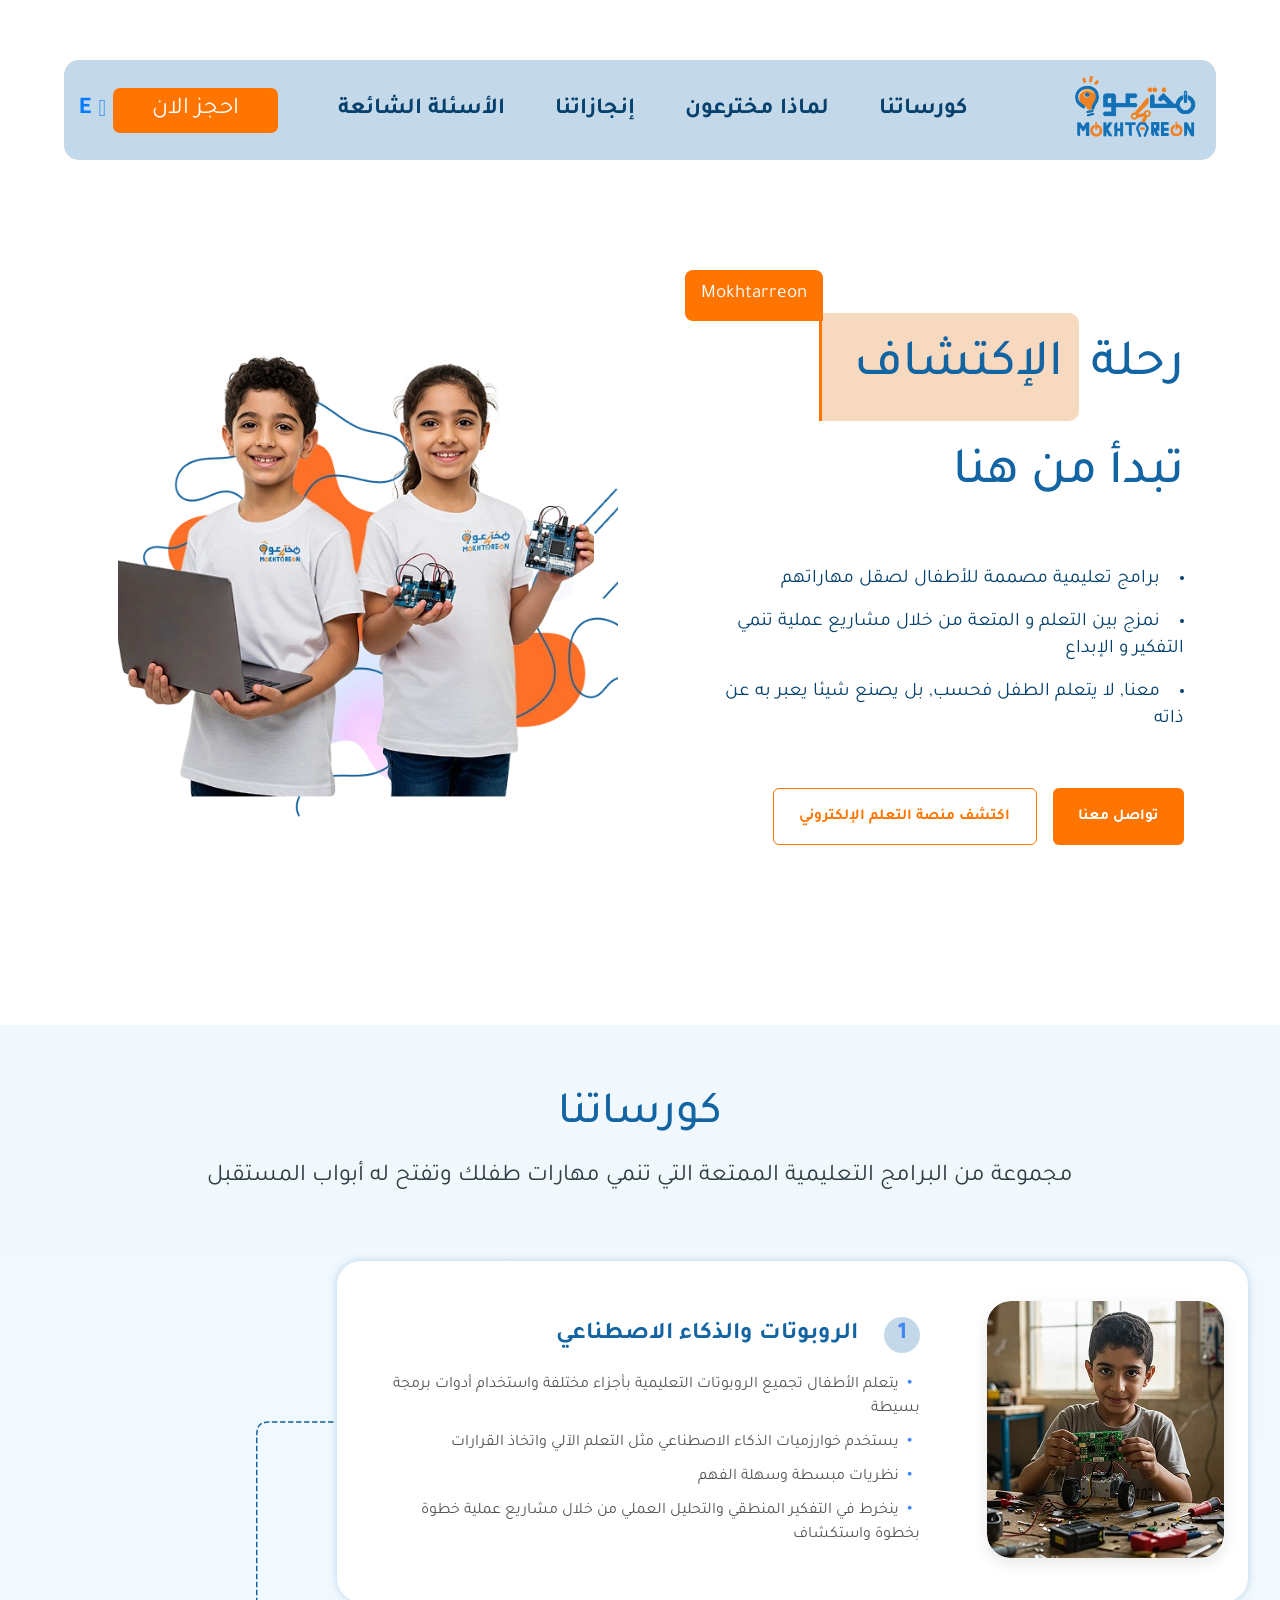
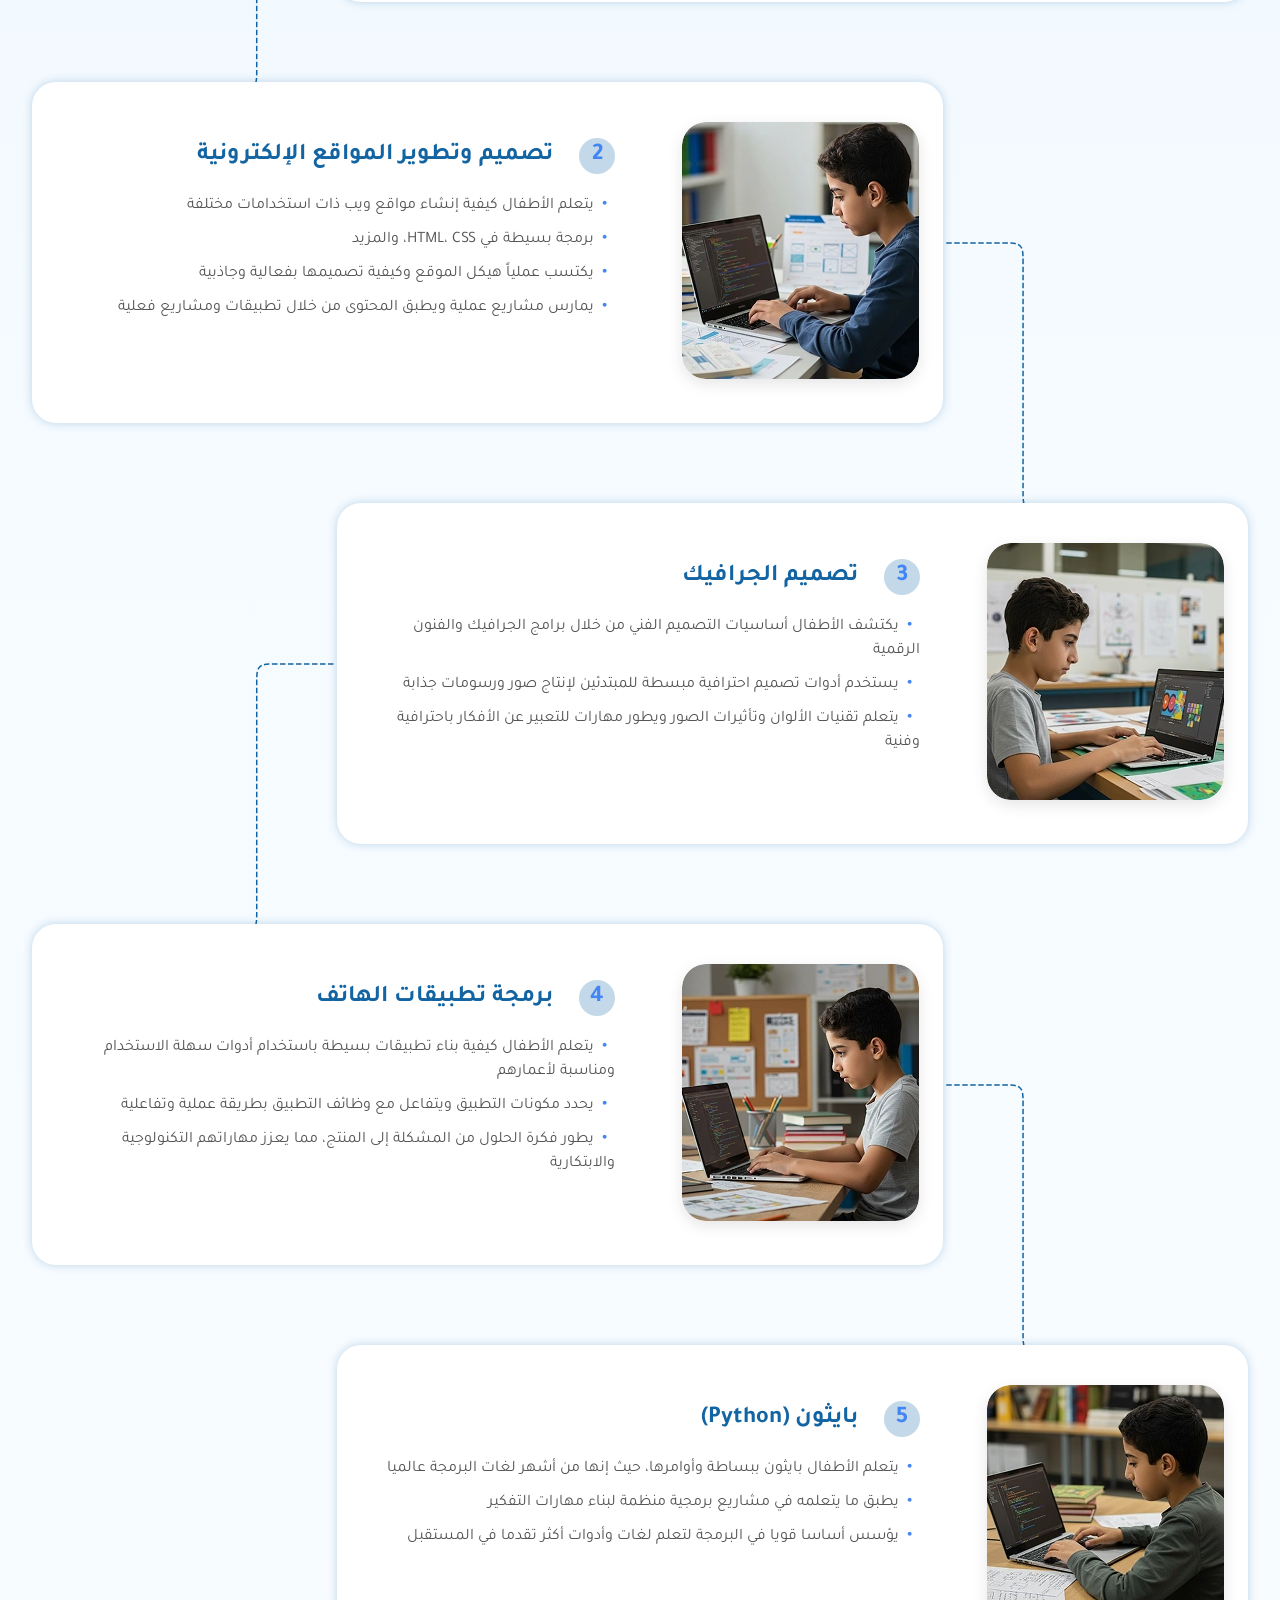
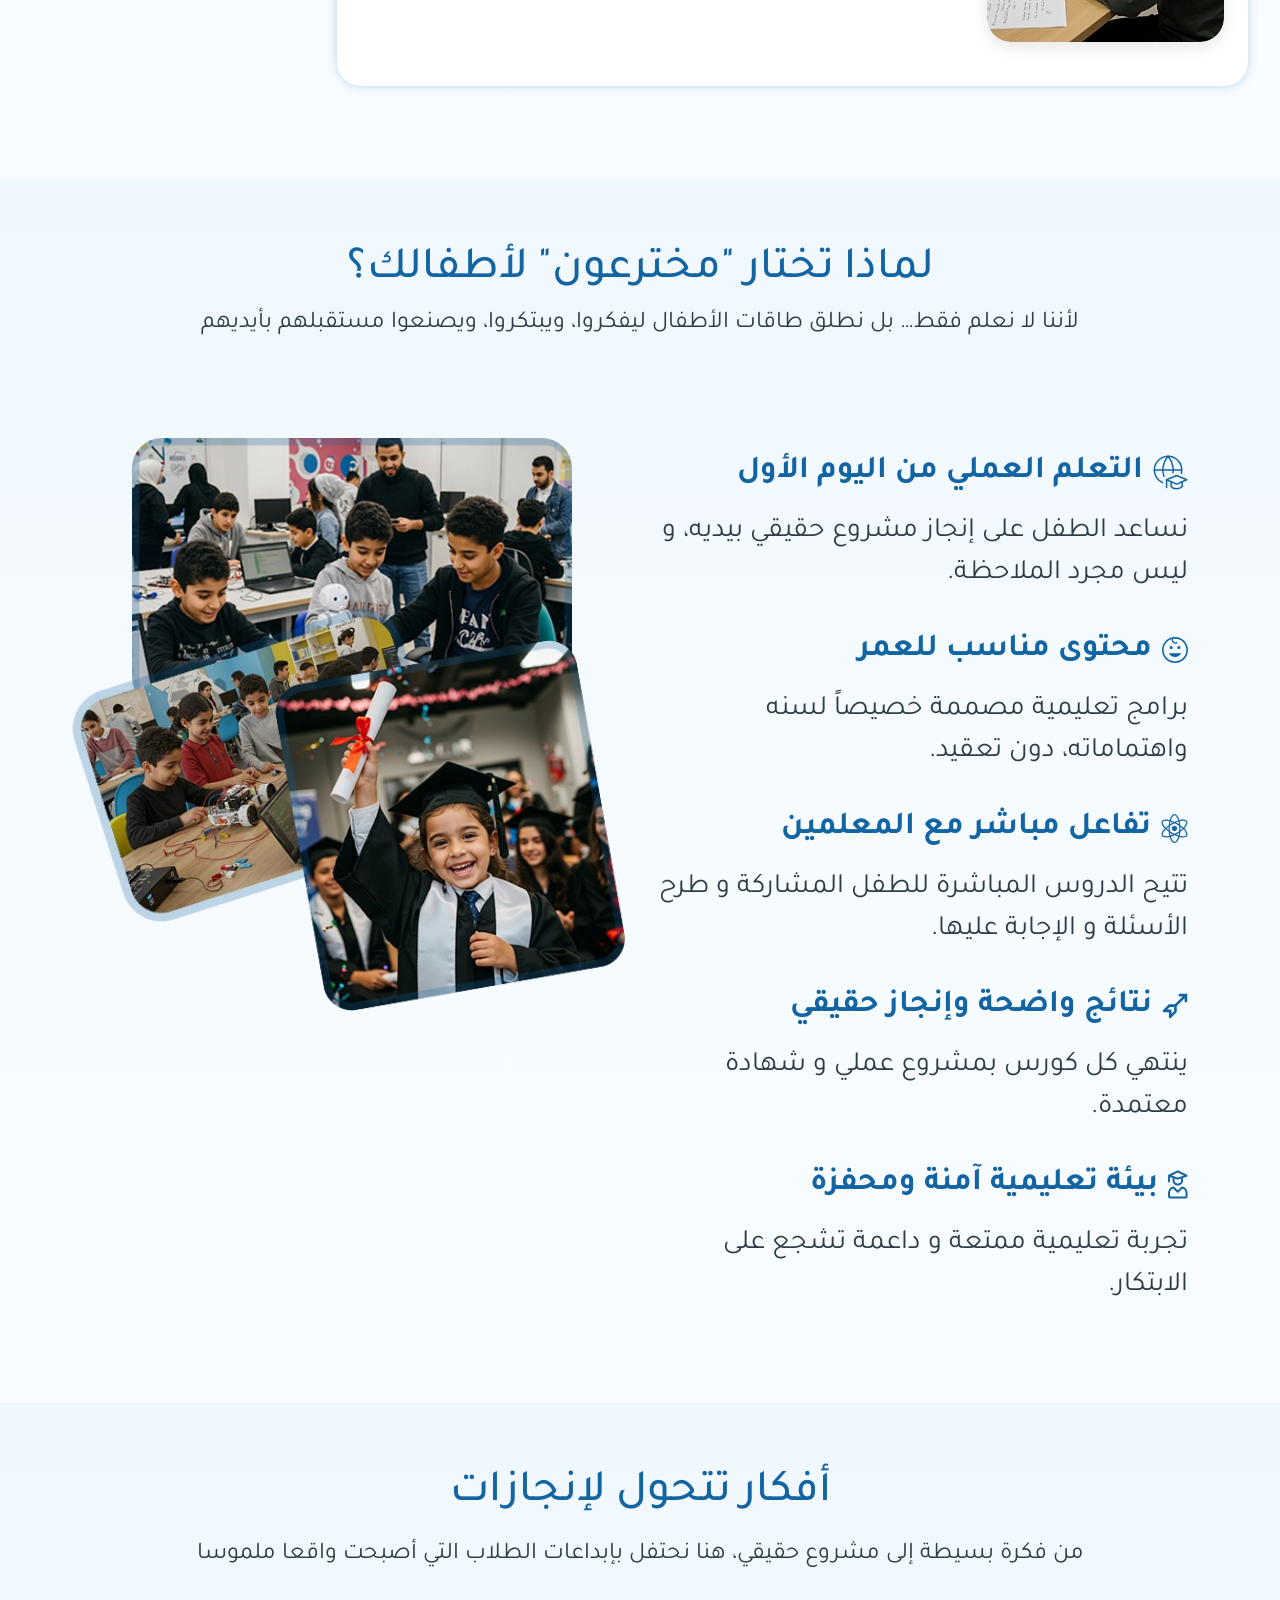
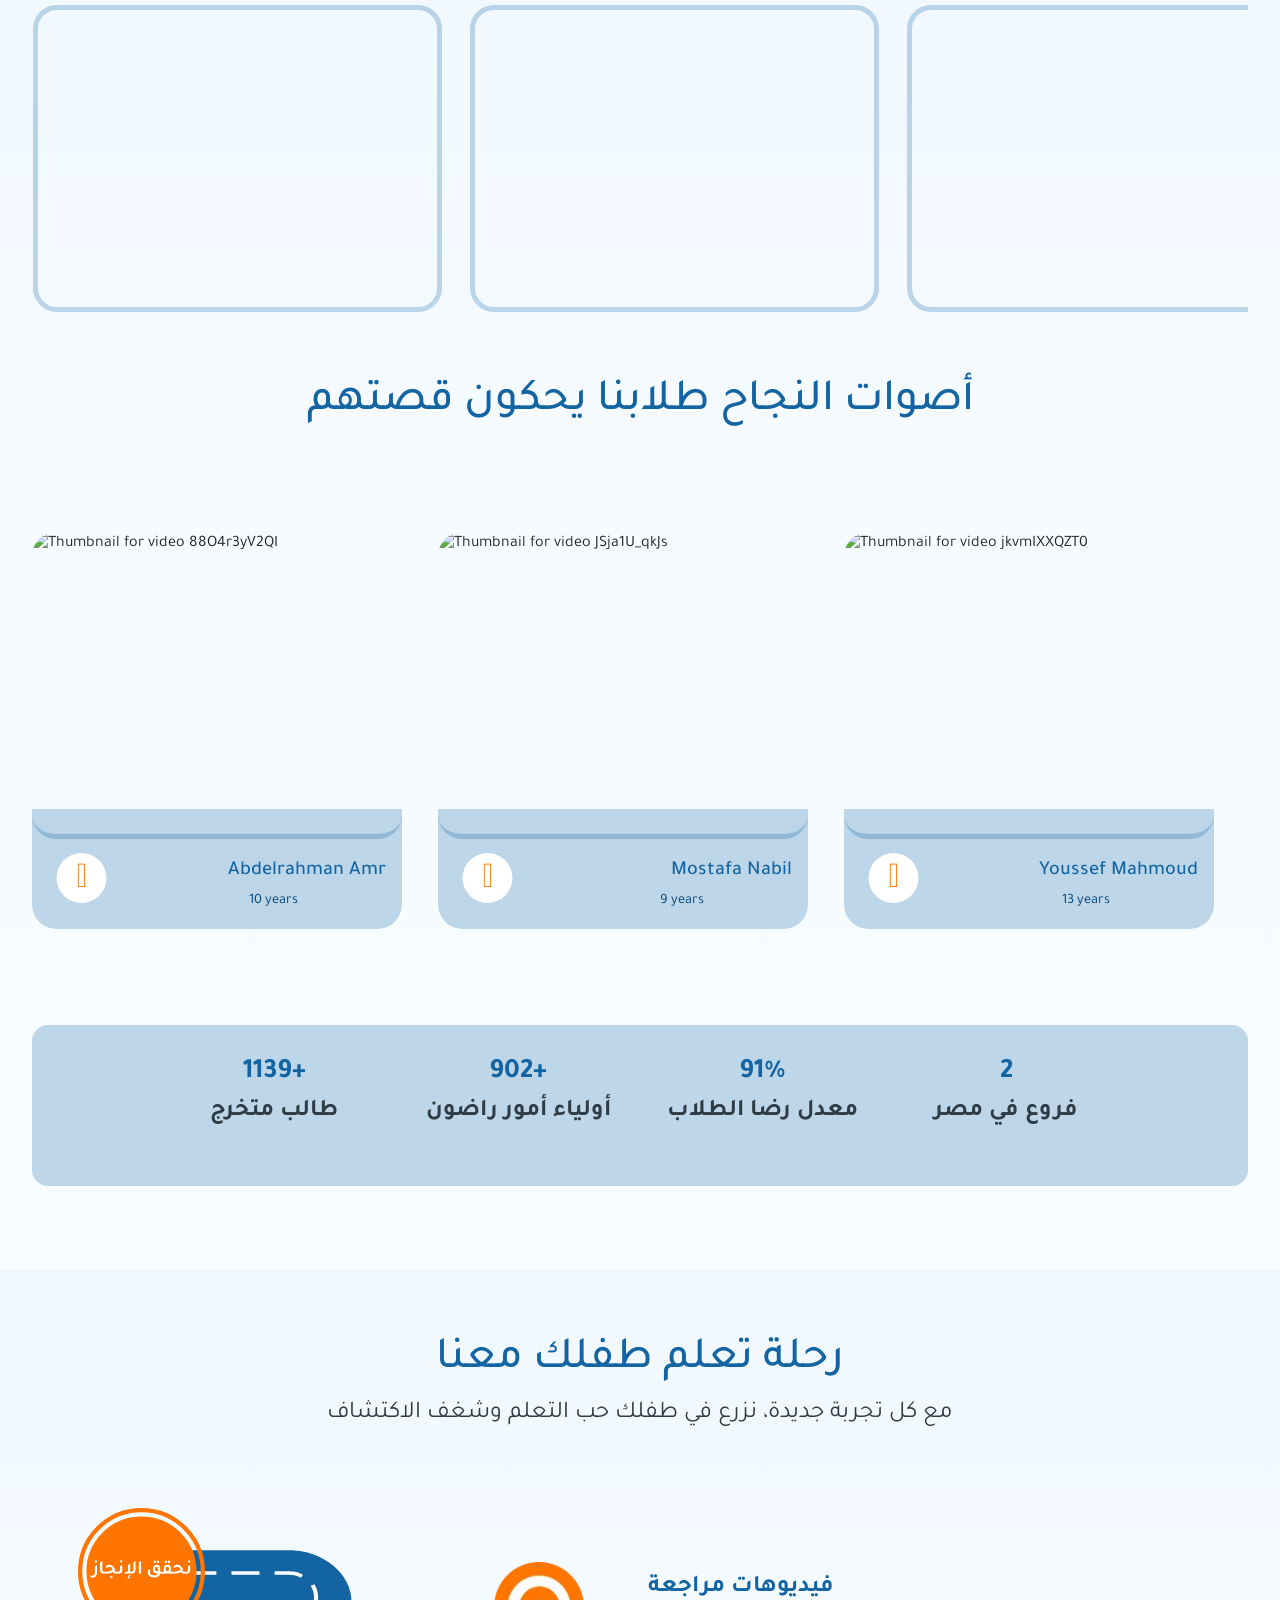
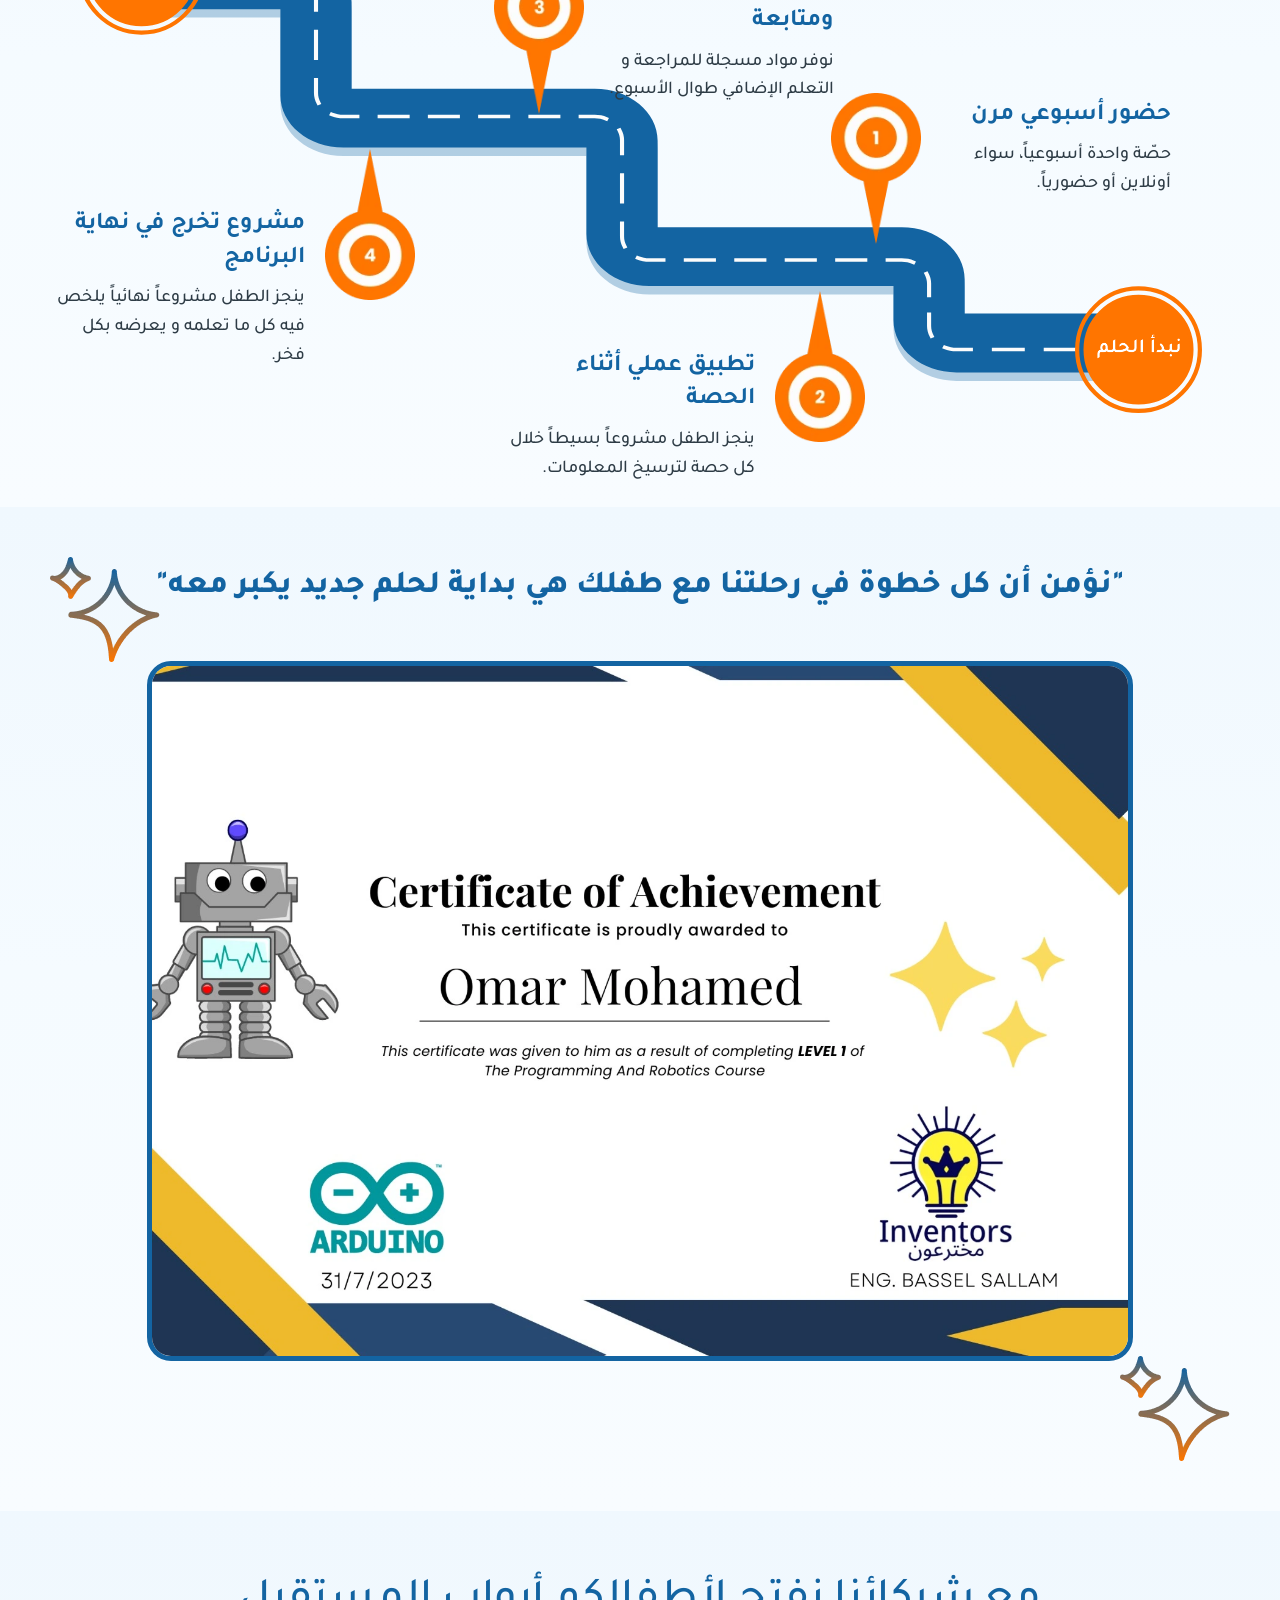
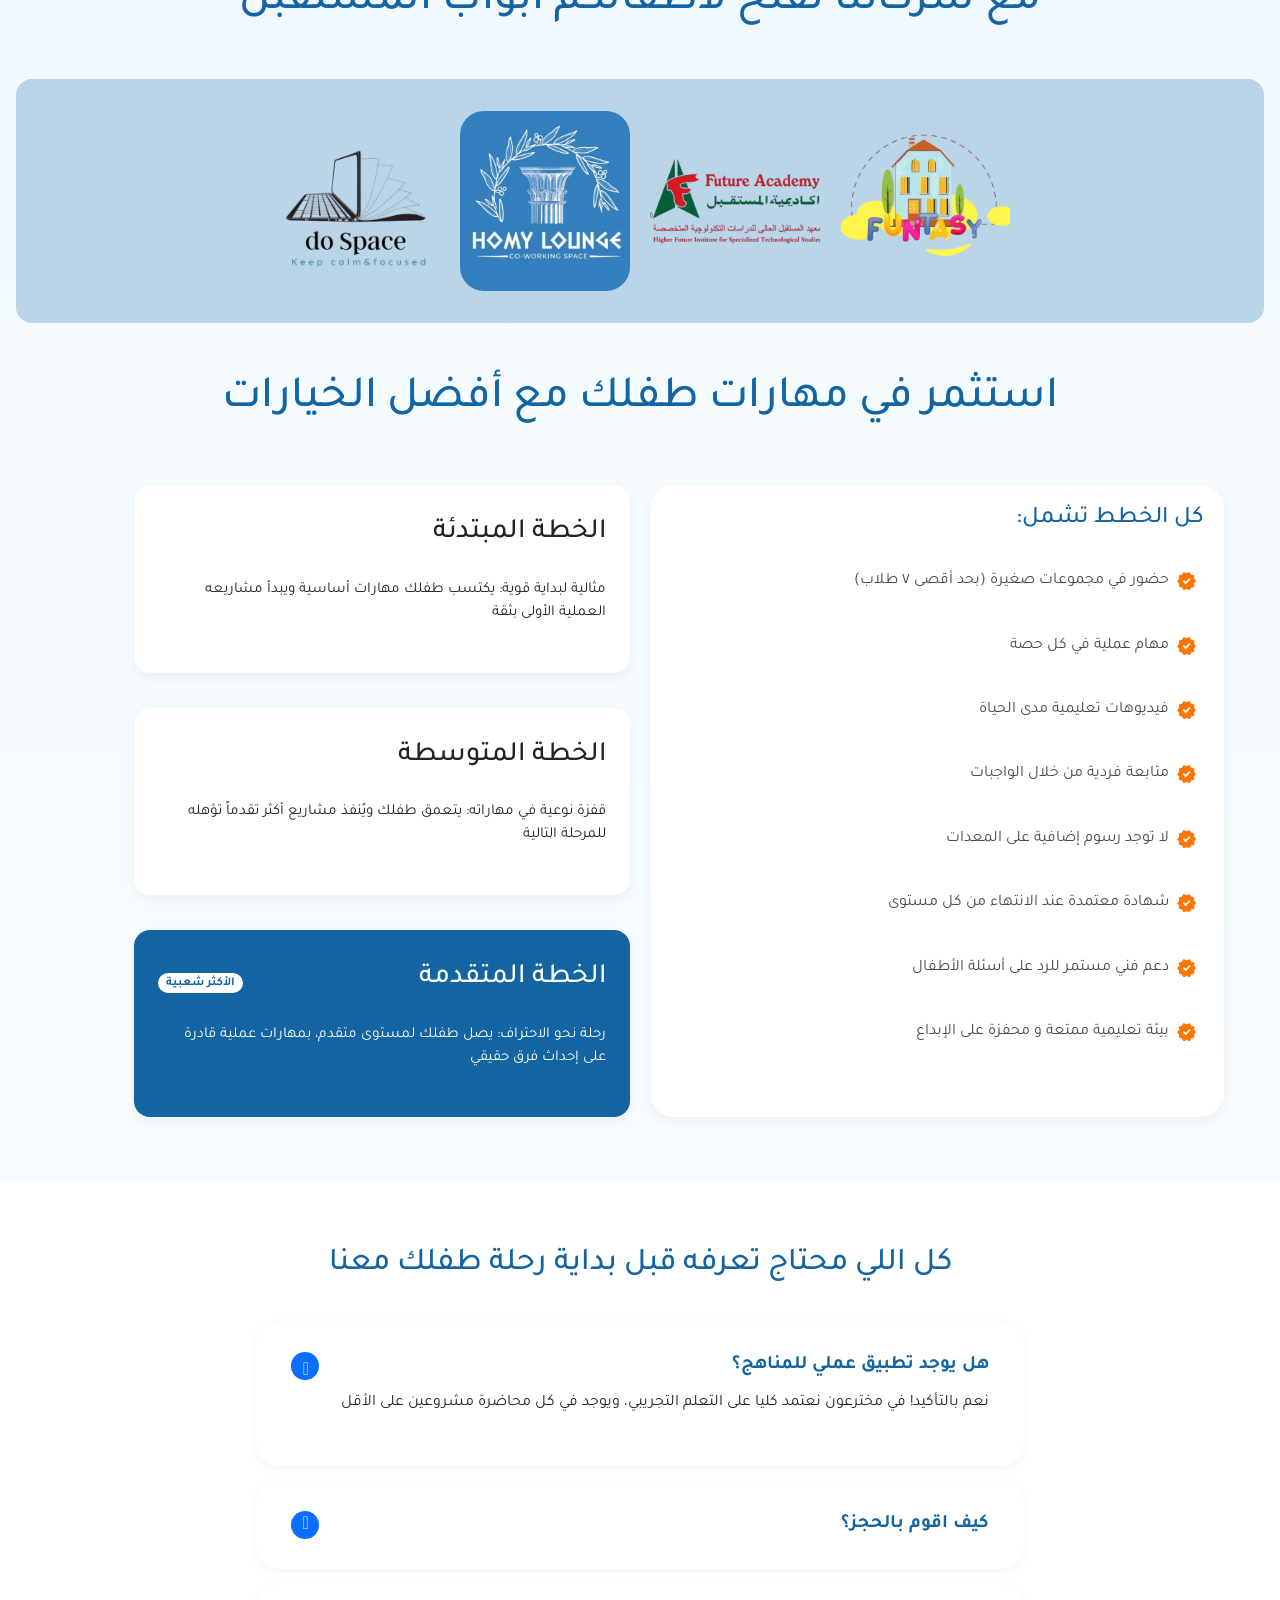
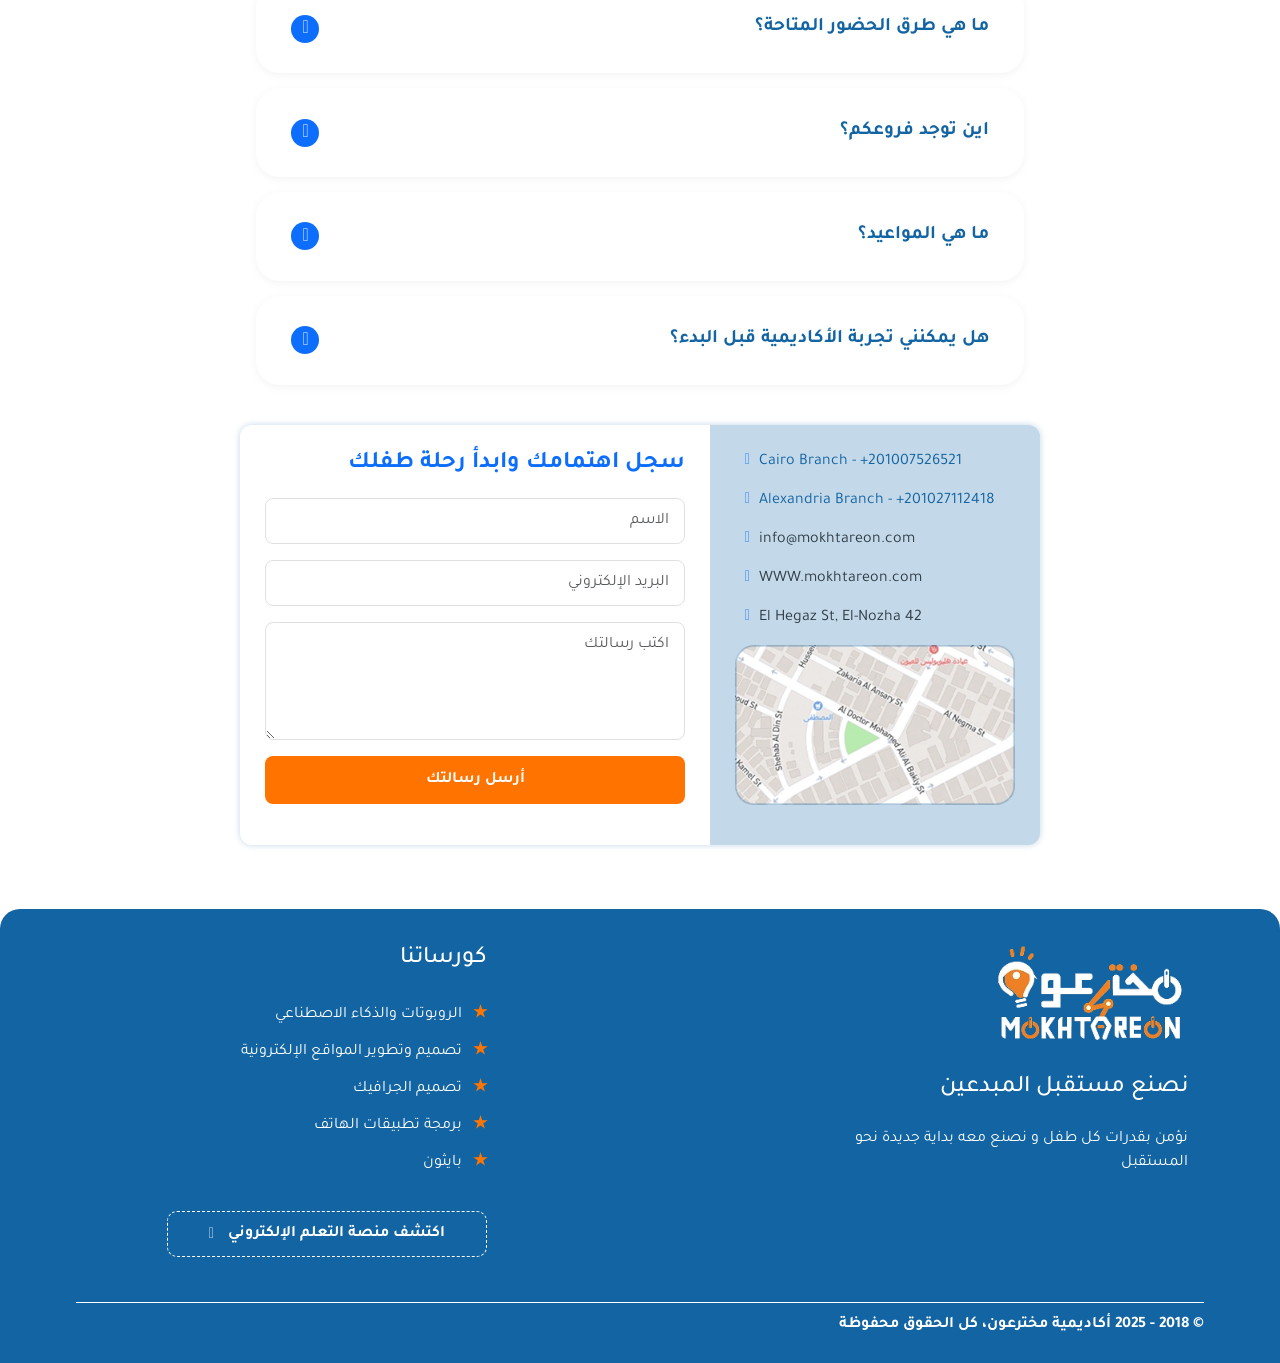
==== index.html @ 7f6772d8 "v2" ====
<!DOCTYPE html>
<html lang="ar">
  <head>
    <meta charset="UTF-8" />
    <meta name="viewport" content="width=device-width, initial-scale=1.0" />
    <link rel="preconnect" href="https://fonts.googleapis.com" />
    <link rel="preconnect" href="https://fonts.gstatic.com" crossorigin />
    <link href="https://fonts.googleapis.com/css2?family=Tajawal:wght@200;300;400;500;700;800;900&display=swap" rel="stylesheet" />
    <link rel="stylesheet" href="https://cdnjs.cloudflare.com/ajax/libs/font-awesome/6.7.2/css/all.min.css" integrity="sha512-Evv84Mr4kqVGRNSgIGL/F/aIDqQb7xQ2vcrdIwxfjThSH8CSR7PBEakCr51Ck+w+/U6swU2Im1vVX0SVk9ABhg==" crossorigin="anonymous" referrerpolicy="no-referrer" />
    <link href="https://cdn.jsdelivr.net/npm/bootstrap@5.3.6/dist/css/bootstrap.min.css" rel="stylesheet" integrity="sha384-4Q6Gf2aSP4eDXB8Miphtr37CMZZQ5oXLH2yaXMJ2w8e2ZtHTl7GptT4jmndRuHDT" crossorigin="anonymous" />
    <link rel="stylesheet" href="css/style.css" />
    <link rel="icon" href="imgs/Artboard 1 copy.svg" type="image/x-icon" />
    <script src="js/translate.js"></script>
    <title data-translate="title">المخترعون</title>
  </head>
  <body>
    <a href="#" id="arrow-up"><i class="fa-solid fa-arrow-up-from-bracket"></i></a>
    <main>
      <header>
        <img src="imgs/image 34.svg" alt="img">
        <nav class="desktop-nav">
          <ul>
            <li><a href="#courses" data-translate="nav_courses">كورساتنا</a></li>
            <li><a href="#why" data-translate="nav_why">لماذا مخترعون</a></li>
            <li><a href="#projects" data-translate="nav_projects">إنجازاتنا</a></li>
            <li><a href="#contact" data-translate="nav_faq">الأسئلة الشائعة</a></li>
          </ul>
        </nav>    
        <div class="i_btn">
          <button><a href="book.html" data-translate="book_now" onclick="return preserveLanguage(this)">احجز الان</a></button>
          <div class="lang-btn d-flex align-items-center justify-content-center">
            <i class="fa-solid fa-globe" data-language="ar" title="Change Language" style="cursor: pointer; font-size: 1.5rem; padding: 8px; color: #007bff;" onclick="translatePage(this.getAttribute('data-language') === 'ar' ? 'en' : 'ar'); this.setAttribute('data-language', this.getAttribute('data-language') === 'ar' ? 'en' : 'ar');"></i>
            <span id="lang-indicator" style="font-size: 1.5rem; font-weight: bold; color: #007bff;">AR</span>
          </div>
          
        </div>
        <button class="hamburger" id="openSidebar" aria-label="Open menu">
          <i class="fa fa-bars"></i>
        </button>
      </header>
      
      
      <aside id="sidebar" class="sidebar">
        <button class="close-sidebar" id="closeSidebar" aria-label="Close menu">×</button>
        <ul>
          <li><a href="#courses" data-translate="nav_courses">كورساتنا</a></li>
          <li><a href="#why" data-translate="nav_why">لماذا مخترعون</a></li>
          <li><a href="#projects" data-translate="nav_projects">إنجازاتنا</a></li>
          <li><a href="#contact" data-translate="nav_faq">الأسئلة الشائعة</a></li>
        </ul>
        <button class="sidebar-btn"><a href="book.html" data-translate="book_now" onclick="return preserveLanguage(this)">احجز الان</a></button>
      </aside>
      
      <script src="translate.js"></script>
    <div class="sec1">
        <div class="right">
            <h1><span data-translate="hero_title_1">رحلة</span> <span>
              <div class="special-text">
              <span data-translate="hero_title_2">الإكتشاف</span>       
                  <div class="div">
                    <p>Mokhtarreon</p>
                    </div>  
                </div>
              
        </span><br><span data-translate="hero_title_3">تبدأ من هنا</span></h1>
            
            <ul>
                <li data-translate="list_item_1">برامج تعليمية مصممة للأطفال لصقل مهاراتهم</li>
                <li data-translate="list_item_2">نمزج بين التعلم و المتعة من خلال مشاريع عملية تنمي التفكير و الإبداع</li>
                <li data-translate="list_item_3">معنا, لا يتعلم الطفل فحسب, بل يصنع شيئا يعبر به عن ذاته</li>
            </ul>
            <div class="btns">
                <button class="btn1"><a href="#contact" data-translate="contact_us">تواصل معنا</a></button>
                <button class="btn2"><a href="https://eg-learn.vercel.app" data-translate="discover_platform">اكتشف منصة التعلم الإلكتروني</a></button>
            </div>
        </div>
        <div class="left">
            <img src="imgs/hero photo.webp" alt="photo" class="down">
            </div>
    </div>
    </main>
    <section id="courses" >
      <div
        class="title d-flex flex-column justify-content-center align-items-center">
        <h3 data-translate="courses_title">كورساتنا</h3>
        <p data-translate="courses_desc">
          مجموعة من البرامج التعليمية الممتعة التي تنمي مهارات طفلك وتفتح له أبواب المستقبل
        </p>
      </div>
      <div class="cards">
             <div class="card">
          <div class="row g-0">
            <div class="col-md-4">
              <img  src="imgs/image 37.webp" class="img-fluid" alt="الروبوتات والذكاء الاصطناعي">
            </div>
            <div class="col-md-8">
              <div class="card-body">
                <h5 class="card-title"><span class="number-style">1</span> <span data-translate="course1_title">الروبوتات والذكاء الاصطناعي</span></h5>
                <p class="card-text" data-translate="course1_desc1">يتعلم الأطفال تجميع الروبوتات التعليمية بأجزاء مختلفة واستخدام أدوات برمجة بسيطة</p>
                <p class="card-text" data-translate="course1_desc2">يستخدم خوارزميات الذكاء الاصطناعي مثل التعلم الآلي واتخاذ القرارات</p>
                <p class="card-text" data-translate="course1_desc3">نظريات مبسطة وسهلة الفهم</p>
                <p class="card-text" data-translate="course1_desc4">ينخرط في التفكير المنطقي والتحليل العملي من خلال مشاريع عملية خطوة بخطوة واستكشاف</p>
              </div>
            </div>
          </div>
          <svg width="152" height="269" viewBox="0 0 152 269" fill="none" xmlns="http://www.w3.org/2000/svg">
<path d="M150.78 0.999991L94.7256 0.999994C85.2975 0.999995 80.5835 0.999995 77.6546 3.92893C74.7256 6.85786 74.7256 11.5719 74.7256 21L74.7256 248C74.7256 257.428 74.7256 262.142 71.7967 265.071C68.8678 268 64.1537 268 54.7256 268L1 268" stroke="#1364A2" stroke-width="1.5" stroke-miterlimit="16" stroke-linecap="square" stroke-dasharray="4 4"/>
</svg>

        </div>
        
        <div class="card">
          <div class="row g-0">
            <div class="col-md-4">
              <img  src="imgs/image 38.webp" class="img-fluid" alt="تصميم وتطوير المواقع الإلكترونية">
            </div>
            <div class="col-md-8">
              <div class="card-body">
                <h5 class="card-title"><span class="number-style">2</span> <span data-translate="course2_title">تصميم وتطوير المواقع الإلكترونية</span></h5>
                <p class="card-text" data-translate="course2_desc1">يتعلم الأطفال كيفية إنشاء مواقع ويب ذات استخدامات مختلفة</p>
                <p class="card-text" data-translate="course2_desc2">برمجة بسيطة في HTML، CSS، والمزيد</p>
                <p class="card-text" data-translate="course2_desc3">يكتسب عملياً هيكل الموقع وكيفية تصميمها بفعالية وجاذبية</p>
                <p class="card-text" data-translate="course2_desc4">يمارس مشاريع عملية ويطبق المحتوى من خلال تطبيقات ومشاريع فعلية</p>
              </div>
            </div>
          </div>
          <svg width="152" height="269" viewBox="0 0 152 269" fill="none" xmlns="http://www.w3.org/2000/svg">
<path d="M0.99978 0.999991L57.0546 0.999994C66.4827 0.999995 71.1968 0.999995 74.1257 3.92893C77.0546 6.85786 77.0546 11.5719 77.0546 21L77.0546 248C77.0546 257.428 77.0546 262.142 79.9836 265.071C82.9125 268 87.6266 268 97.0546 268L150.78 268" stroke="#1364A2" stroke-width="1.5" stroke-miterlimit="16" stroke-linecap="square" stroke-dasharray="4 4"/>
</svg>

        </div>
        
        <div class="card">
          <div class="row g-0">
            <div class="col-md-4">
              <img  src="imgs/image 39.webp" class="img-fluid" alt="تصميم الجرافيك">
            </div>
            <div class="col-md-8">
              <div class="card-body">
                <h5 class="card-title"><span class="number-style">3</span> <span data-translate="course3_title">تصميم الجرافيك</span></h5>
                <p class="card-text" data-translate="course3_desc1">يكتشف الأطفال أساسيات التصميم الفني من خلال برامج الجرافيك والفنون الرقمية</p>
                <p class="card-text" data-translate="course3_desc2">يستخدم أدوات تصميم احترافية مبسطة للمبتدئين لإنتاج صور ورسومات جذابة</p>
                <p class="card-text" data-translate="course3_desc3">يتعلم تقنيات الألوان وتأثيرات الصور ويطور مهارات للتعبير عن الأفكار باحترافية وفنية</p>
              </div>
            </div>
          </div>
          <svg width="152" height="269" viewBox="0 0 152 269" fill="none" xmlns="http://www.w3.org/2000/svg">
<path d="M150.78 0.999991L94.7256 0.999994C85.2975 0.999995 80.5835 0.999995 77.6546 3.92893C74.7256 6.85786 74.7256 11.5719 74.7256 21L74.7256 248C74.7256 257.428 74.7256 262.142 71.7967 265.071C68.8678 268 64.1537 268 54.7256 268L1 268" stroke="#1364A2" stroke-width="1.5" stroke-miterlimit="16" stroke-linecap="square" stroke-dasharray="4 4"/>
</svg>

        </div>
        
        <div class="card ">
          <div class="row g-0">
            <div class="col-md-4">
              <img  src="imgs/image 40.webp" class="img-fluid" alt="برمجة تطبيقات الهاتف">
            </div>
            <div class="col-md-8">
              <div class="card-body">
                <h5 class="card-title"><span class="number-style">4</span> <span data-translate="course4_title">برمجة تطبيقات الهاتف</span></h5>
                <p class="card-text" data-translate="course4_desc1">يتعلم الأطفال كيفية بناء تطبيقات بسيطة باستخدام أدوات سهلة الاستخدام ومناسبة لأعمارهم</p>
                <p class="card-text" data-translate="course4_desc2">يحدد مكونات التطبيق ويتفاعل مع وظائف التطبيق بطريقة عملية وتفاعلية</p>
                <p class="card-text" data-translate="course4_desc3">يطور فكرة الحلول من المشكلة إلى المنتج، مما يعزز مهاراتهم التكنولوجية والابتكارية</p>
              </div>
            </div>
          </div>
          <svg width="152" height="269" viewBox="0 0 152 269" fill="none" xmlns="http://www.w3.org/2000/svg">
<path d="M0.99978 0.999991L57.0546 0.999994C66.4827 0.999995 71.1968 0.999995 74.1257 3.92893C77.0546 6.85786 77.0546 11.5719 77.0546 21L77.0546 248C77.0546 257.428 77.0546 262.142 79.9836 265.071C82.9125 268 87.6266 268 97.0546 268L150.78 268" stroke="#1364A2" stroke-width="1.5" stroke-miterlimit="16" stroke-linecap="square" stroke-dasharray="4 4"/>
</svg>

        </div>
        
        <div class="card">
          <div class="row g-0">
            <div class="col-md-4">
              <img src="imgs/image 41.webp" class="img-fluid" alt="بايثون (Python)">
            </div>
            <div class="col-md-8">
              <div class="card-body">
                <h5 class="card-title"><span class="number-style">5</span> <span data-translate="course5_title">بايثون (Python)</span></h5>
                <p class="card-text" data-translate="course5_desc1">يتعلم الأطفال بايثون ببساطة وأوامرها، حيث إنها من أشهر لغات البرمجة عالميا</p>
                <p class="card-text" data-translate="course5_desc2">يطبق ما يتعلمه في مشاريع برمجية منظمة لبناء مهارات التفكير</p>
                <p class="card-text" data-translate="course5_desc3">يؤسس أساسا قويا في البرمجة لتعلم لغات وأدوات أكثر تقدما في المستقبل</p>
              </div>
            </div>
          </div>
        </div>
      </div>
    </div>
      </div>
    </section>
   <section id="why">
    <div class="header-title">
    <h3 data-translate="why_title">لماذا تختار "مخترعون" لأطفالك؟</h3>
    <p data-translate="why_desc">لأننا لا نعلم فقط… بل نطلق طاقات الأطفال ليفكروا، ويبتكروا، ويصنعوا مستقبلهم بأيديهم</p>
    </div>
    <div class="content">
        <div class="text">
            <ul>
                <li><span class="icon-wrapper"> <svg width="35" height="35" viewBox="0 0 35 35" fill="none" xmlns="http://www.w3.org/2000/svg">
                  <path d="M28.4148 18.295C29.0391 15.748 28.9229 13.0757 28.0798 10.5926C27.2367 8.10945 25.7019 5.91881 23.6559 4.27845C21.61 2.6381 19.138 1.61631 16.531 1.33332C13.9239 1.05033 11.2903 1.51793 8.94004 2.68108C6.58977 3.84423 4.62065 5.65454 3.26442 7.89894C1.90819 10.1433 1.22129 12.7285 1.28456 15.35C1.34783 17.9716 2.15864 20.5206 3.62156 22.697C5.08448 24.8733 7.13863 26.5865 9.54228 27.635M1.27979 15.015H28.8073" stroke="#1364A2" stroke-width="1.5" stroke-linecap="round" stroke-linejoin="round"/>
                  <path d="M10.9546 21.3675C10.2636 19.3151 9.85645 17.1778 9.74463 15.015C10.0042 9.98102 11.8586 5.16017 15.0396 1.25C18.2197 5.16049 20.0733 9.98131 20.3321 15.015C20.2846 15.8977 20.1903 16.7773 20.0496 17.65M23.6446 20.445L33.7196 24.81L23.6446 29.175L13.5746 24.81L23.6496 20.445H23.6446Z" stroke="#1364A2" stroke-width="1.5" stroke-linecap="round" stroke-linejoin="round"/>
                  <path d="M18.1423 26.8001L18.1523 31.5501C18.1523 31.5501 19.8148 33.7501 23.6448 33.7501C27.4748 33.7501 29.1448 31.5501 29.1448 31.5501V26.8001M13.5723 32.4876V24.8101" stroke="#1364A2" stroke-width="1.5" stroke-linecap="round" stroke-linejoin="round"/>
                  </svg>  </span>
                                
                  <span data-translate="why_item1_title">التعلم العملي من اليوم الأول</span></li>
                <p data-translate="why_item1_desc">نساعد الطفل على إنجاز مشروع حقيقي بيديه، و ليس مجرد الملاحظة.</p>
                <li><span class="icon-wrapper">
                  <svg width="26" height="26" viewBox="0 0 26 26" fill="none" xmlns="http://www.w3.org/2000/svg">
                    <path d="M16.8821 12.0934C16.4542 12.0934 16.0913 11.946 15.7933 11.6514C15.4933 11.3567 15.3432 10.996 15.3432 10.5691C15.3432 10.1423 15.4911 9.77937 15.7868 9.48037C16.0826 9.18137 16.4433 9.03187 16.8691 9.03187C17.2948 9.03187 17.6578 9.1792 17.9578 9.47387C18.2579 9.76854 18.4074 10.1293 18.4063 10.5561C18.4053 10.983 18.2579 11.3459 17.9643 11.6449C17.6708 11.9439 17.31 12.0934 16.8821 12.0934ZM9.13087 12.0934C8.70404 12.0934 8.34112 11.946 8.04212 11.6514C7.74312 11.3567 7.59362 10.996 7.59362 10.5691C7.59362 10.1423 7.74096 9.77937 8.03562 9.48037C8.33029 9.18137 8.69158 9.03187 9.11949 9.03187C9.54741 9.03187 9.91032 9.1792 10.2082 9.47387C10.5062 9.76854 10.6557 10.1293 10.6567 10.5561C10.6578 10.983 10.5105 11.3459 10.2147 11.6449C9.91899 11.9439 9.5577 12.0934 9.13087 12.0934ZM13 19.8755C11.6881 19.8755 10.4845 19.5483 9.38924 18.894C8.294 18.2397 7.41433 17.3584 6.75025 16.2501H19.2497C18.5856 17.3584 17.706 18.2397 16.6107 18.894C15.5166 19.5483 14.313 19.8755 13 19.8755ZM13.0016 26.0001C11.1989 26.0001 9.50895 25.661 7.93162 24.9829C6.35429 24.3047 4.97792 23.3763 3.80251 22.1976C2.6271 21.019 1.69868 19.6431 1.01727 18.0701C0.335855 16.4971 -0.00322685 14.8071 2.31408e-05 13.0001C0.00327313 11.1931 0.342355 9.50312 1.01727 7.93012C1.69218 6.35712 2.6206 4.98129 3.80251 3.80262C4.98442 2.62396 6.36025 1.69554 7.93 1.01737C9.49974 0.339205 11.1897 0.00012207 13 0.00012207C14.8102 0.00012207 16.5002 0.339205 18.07 1.01737C19.6397 1.69554 21.0155 2.62396 22.1975 3.80262C23.3794 4.98129 24.3072 6.35712 24.9811 7.93012C25.6549 9.50312 25.9945 11.1931 25.9999 13.0001C26.0054 14.8071 25.6663 16.4971 24.9827 18.0701C24.2991 19.6431 23.3707 21.02 22.1975 22.2009C21.0242 23.3817 19.6484 24.3096 18.07 24.9845C16.4916 25.6594 14.8016 25.998 13 26.0001M13 24.3751C16.1416 24.3751 18.8229 23.2647 21.0437 21.0439C23.2645 18.823 24.3749 16.1418 24.3749 13.0001C24.3749 9.85846 23.2645 7.17721 21.0437 4.95637C18.8229 2.73554 16.1416 1.62512 13 1.62512C12.7053 1.62512 12.4112 1.63596 12.1176 1.65762C11.8229 1.67821 11.5424 1.71558 11.2759 1.76975C11.1968 1.97341 11.1507 2.14946 11.1377 2.29787C11.1247 2.44521 11.1182 2.62721 11.1182 2.84387C11.1182 3.53721 11.3669 4.1325 11.8641 4.62975C12.3614 5.127 12.9599 5.37562 13.6597 5.37562C13.9598 5.37562 14.1954 5.335 14.3666 5.25375C14.5388 5.1725 14.7333 5.13187 14.95 5.13187C15.132 5.13187 15.2836 5.20391 15.405 5.348C15.5263 5.49208 15.587 5.66108 15.587 5.855C15.587 6.22441 15.3795 6.47629 14.9646 6.61062C14.5486 6.74496 14.1104 6.81212 13.65 6.81212C12.5558 6.81212 11.6209 6.42429 10.8452 5.64862C10.0696 4.87296 9.68174 3.93804 9.68174 2.84387V2.51237C9.68174 2.41379 9.70557 2.28271 9.75324 2.11912C7.40133 2.80704 5.45892 4.13846 3.92601 6.11337C2.3931 8.08829 1.6261 10.3839 1.62502 13.0001C1.62502 16.1418 2.73543 18.823 4.95626 21.0439C7.17708 23.2647 9.85832 24.3751 13 24.3751Z" fill="#1364A2"/>
                    </svg>
                </span>
                  
                  
                  <span data-translate="why_item2_title">محتوى مناسب للعمر</span> </li>
                <p data-translate="why_item2_desc">برامج تعليمية مصممة خصيصاً لسنه واهتماماته، دون تعقيد.</p>
                <li><span class="icon-wrapper">  <svg width="27" height="31" viewBox="0 0 27 31" fill="none" xmlns="http://www.w3.org/2000/svg">
                  <path d="M23.8659 16.0483C23.6948 15.8529 23.5145 15.657 23.3249 15.4606C23.4571 15.3206 23.5854 15.1811 23.7099 15.042C26.0505 12.4112 27.0392 9.77163 26.1234 8.18642C25.2455 6.66538 22.6336 6.21183 19.3626 6.84767C19.0408 6.91086 18.7204 6.98183 18.4015 7.06058C18.3403 6.85058 18.2756 6.64156 18.2076 6.4335C17.0978 3.08954 15.3055 0.915168 13.4738 0.916627C11.718 0.916627 10.0205 2.95392 8.93696 6.10538C8.83001 6.41649 8.73133 6.72954 8.64091 7.04454C8.428 6.99204 8.21411 6.94343 7.99925 6.89871C4.54883 6.19142 1.7707 6.65808 0.85633 8.24621C-0.0201283 9.76725 0.895705 12.2566 3.08466 14.7679C3.30244 15.0158 3.52605 15.2588 3.7555 15.497C3.48425 15.7741 3.22904 16.0517 2.98987 16.3298C0.853414 18.806 -0.00991994 21.2531 0.86508 22.7683C1.76925 24.3345 4.508 24.8464 7.84321 24.1902C8.11348 24.1367 8.3823 24.0764 8.64966 24.0093C8.74689 24.3506 8.85432 24.6894 8.97196 25.0258C10.0511 28.1131 11.7384 30.0833 13.4884 30.0833C15.2967 30.0833 17.108 27.9643 18.2061 24.7472C18.2927 24.4935 18.3748 24.2305 18.4526 23.9583C18.7977 24.0438 19.1453 24.1197 19.4953 24.1858C22.708 24.7939 25.2586 24.317 26.1322 22.8004C27.0349 21.2327 26.103 18.6048 23.8659 16.0483ZM1.9355 8.86746C2.49841 7.89038 4.76904 7.50829 7.74841 8.12079C7.93897 8.15968 8.13293 8.20343 8.33029 8.25204C8.0392 9.53884 7.83361 10.8435 7.71487 12.1575C6.64072 12.9133 5.61632 13.7375 4.648 14.625C4.43508 14.4043 4.22751 14.1782 4.02529 13.9468C2.14841 11.7973 1.40758 9.78475 1.9355 8.86746ZM7.60404 17.2208C6.86029 16.6564 6.16758 16.0789 5.53904 15.4985C6.16612 14.921 6.85883 14.3464 7.60258 13.7835C7.57536 14.3561 7.56223 14.9293 7.56321 15.5029C7.56321 16.0765 7.57682 16.6491 7.60404 17.2208ZM7.60404 22.9666C6.34014 23.2494 5.03484 23.2958 3.75404 23.1037C3.40297 23.0759 3.06131 22.9766 2.75007 22.8118C2.43883 22.647 2.1646 22.4203 1.94425 22.1456C1.41196 21.2268 2.10612 19.261 3.93341 17.1435C4.16286 16.8781 4.40008 16.6195 4.64508 16.3677C5.61357 17.2609 6.64004 18.0891 7.71779 18.8468C7.83839 20.1773 8.04592 21.4985 8.33904 22.8018C8.09598 22.8631 7.8505 22.9185 7.60258 22.9681L7.60404 22.9666ZM17.9582 11.2431C17.4692 10.9349 16.9743 10.6369 16.4736 10.3491C15.9797 10.0652 15.4805 9.79156 14.9759 9.52808C15.8057 9.17838 16.6521 8.86933 17.512 8.60204C17.7056 9.47422 17.8545 10.3557 17.9582 11.2431ZM10.1167 6.50933C11.0442 3.81142 12.418 2.1635 13.4767 2.1635C14.604 2.16204 16.0682 3.93975 17.0263 6.82579C17.0886 7.0144 17.1469 7.20399 17.2013 7.39454C15.9436 7.78443 14.713 8.25699 13.5176 8.80913C12.3263 8.24989 11.0985 7.77192 9.84258 7.3785C9.92716 7.08683 10.0186 6.79711 10.1167 6.50933ZM9.53341 8.586C10.3898 8.85474 11.2319 9.16724 12.0563 9.52225C11.0336 10.0492 10.038 10.6233 9.06966 11.2445C9.18633 10.3141 9.34237 9.42308 9.53341 8.586ZM9.07112 19.7568C9.55432 20.067 10.0448 20.365 10.5426 20.6508C11.0501 20.9425 11.5639 21.2225 12.084 21.4908C11.2536 21.8578 10.4047 22.1815 9.54071 22.4606C9.33966 21.5681 9.18294 20.6663 9.07112 19.7583V19.7568ZM17.0278 24.3448C16.6409 25.5805 16.0288 26.734 15.2224 27.747C15.0233 28.0374 14.7668 28.284 14.4689 28.4716C14.171 28.6592 13.8378 28.7838 13.4899 28.8379C12.4267 28.8379 11.072 27.2556 10.1503 24.6145C10.0414 24.3025 9.94126 23.9875 9.84987 23.6695C11.1118 23.263 12.3445 22.7709 13.5395 22.1966C14.7453 22.7525 15.9861 23.2295 17.2538 23.6243C17.1838 23.8664 17.1085 24.1066 17.0278 24.3448ZM17.5557 22.4139C16.6842 22.1424 15.8266 21.828 14.9861 21.4718C15.481 21.2122 15.9792 20.9376 16.4809 20.6479C16.9962 20.3504 17.4979 20.0456 17.9859 19.7335C17.8888 20.6338 17.7452 21.5285 17.5557 22.4139ZM18.2076 15.497C18.2076 16.3827 18.1799 17.2675 18.1245 18.1512C17.404 18.6393 16.6486 19.1118 15.8582 19.5687C15.0707 20.0227 14.2944 20.4388 13.5292 20.817C12.7252 20.432 11.9367 20.0169 11.1638 19.5716C10.3958 19.1293 9.64522 18.6582 8.91216 18.1585C8.84411 17.2738 8.81008 16.3881 8.81008 15.5014C8.81008 14.6157 8.84314 13.7305 8.90925 12.8458C10.3747 11.8441 11.9143 10.9554 13.5147 10.1873C14.308 10.5732 15.0872 10.9869 15.8524 11.4283C16.6204 11.8697 17.3739 12.3359 18.1128 12.8268C18.176 13.7154 18.2076 14.6055 18.2076 15.497ZM19.6017 8.06975C22.4047 7.52579 24.5163 7.89183 25.0457 8.80913C25.6101 9.78621 24.8022 11.9416 22.7795 14.2137C22.6677 14.3391 22.552 14.465 22.4324 14.5914C21.4474 13.7006 20.4028 12.8782 19.3057 12.1298C19.1954 10.8303 18.9981 9.53968 18.7151 8.26663C19.0165 8.19274 19.312 8.12711 19.6017 8.06975ZM19.4122 13.7354C20.1526 14.2753 20.8643 14.8536 21.5442 15.4679C20.8674 16.092 20.1581 16.68 19.4195 17.2295C19.4418 16.652 19.453 16.0745 19.453 15.497C19.453 14.9098 19.4394 14.3226 19.4122 13.7354ZM25.0545 22.1777C24.5236 23.0979 22.4761 23.4814 19.7272 22.9623C19.4122 22.9029 19.0894 22.832 18.7588 22.7493C19.0352 21.4598 19.2237 20.1531 19.3232 18.8381C20.418 18.0766 21.4592 17.241 22.4397 16.337C22.6117 16.515 22.7751 16.6919 22.9297 16.8679C23.8071 17.8203 24.5008 18.9268 24.9757 20.1316C25.1277 20.4493 25.2131 20.7946 25.2266 21.1465C25.2402 21.4984 25.1816 21.8493 25.0545 22.1777ZM12.1934 13.222C11.7473 13.4796 11.3876 13.8637 11.1598 14.3257C10.932 14.7877 10.8463 15.3068 10.9135 15.8175C10.9808 16.3282 11.1979 16.8075 11.5375 17.1948C11.8771 17.5821 12.324 17.86 12.8215 17.9934C13.3191 18.1267 13.845 18.1096 14.3328 17.9441C14.8206 17.7785 15.2483 17.4721 15.562 17.0635C15.8756 16.6549 16.061 16.1624 16.0948 15.6484C16.1286 15.1344 16.0092 14.6219 15.7517 14.1758C15.5808 13.8795 15.3531 13.6198 15.0817 13.4115C14.8103 13.2032 14.5006 13.0504 14.1701 12.9618C13.8397 12.8733 13.4951 12.8507 13.1559 12.8953C12.8167 12.9399 12.4897 13.051 12.1934 13.222Z" fill="#1364A2"/>
                  </svg></span>
                 
                  
                  <span data-translate="why_item3_title">تفاعل مباشر مع المعلمين</span></li>
                <p data-translate="why_item3_desc">تتيح الدروس المباشرة للطفل المشاركة و طرح الأسئلة و الإجابة عليها.</p>
                <li> <span class="icon-wrapper"><svg width="26" height="26" viewBox="0 0 26 26" fill="none" xmlns="http://www.w3.org/2000/svg">
                  <path fill-rule="evenodd" clip-rule="evenodd" d="M22.6248 8.1875C22.6248 8.5356 22.7631 8.86944 23.0092 9.11558C23.2554 9.36172 23.5892 9.5 23.9373 9.5C24.2854 9.5 24.6193 9.36172 24.8654 9.11558C25.1115 8.86944 25.2498 8.5356 25.2498 8.1875V0.75H17.8123C17.4642 0.75 17.1304 0.888281 16.8842 1.13442C16.6381 1.38056 16.4998 1.7144 16.4998 2.0625C16.4998 2.4106 16.6381 2.74444 16.8842 2.99058C17.1304 3.23672 17.4642 3.375 17.8123 3.375H20.7698L12.8948 11.25H7.31232C6.96434 11.2503 6.63073 11.3888 6.38482 11.635L1.13482 16.885C0.951499 17.0686 0.826681 17.3023 0.776133 17.5568C0.725586 17.8112 0.751576 18.0749 0.850821 18.3146C0.950065 18.5543 1.11811 18.7592 1.33374 18.9034C1.54937 19.0477 1.8029 19.1248 2.06232 19.125H6.87482V23.9375C6.87505 24.1969 6.95215 24.4505 7.09639 24.6661C7.24062 24.8817 7.44552 25.0498 7.68521 25.149C7.92489 25.2482 8.18861 25.2742 8.44306 25.2237C8.69751 25.1731 8.93127 25.0483 9.11482 24.865L14.3648 19.615C14.611 19.3691 14.7495 19.0355 14.7498 18.6875V13.105L22.6248 5.23V8.1875ZM12.0723 13.9275L12.0216 13.875H7.85657L5.22982 16.5H9.49982V20.77L12.1248 18.145V13.9765L12.0723 13.9275Z" fill="#1364A2"/>
                  </svg></span>
                  
                  
                  <span data-translate="why_item4_title">نتائج واضحة وإنجاز حقيقي</span></li>
                <p data-translate="why_item4_desc">ينتهي كل كورس بمشروع عملي و شهادة معتمدة.</p>
                <li> <span class="icon-wrapper"><svg width="20" height="29" viewBox="0 0 20 29" fill="none" xmlns="http://www.w3.org/2000/svg">
                  <path d="M13.312 7.5C13.8195 8.21458 14.187 9.18292 14.187 10.125C14.187 10.8182 14.0223 11.5015 13.7064 12.1186C13.3905 12.7357 12.9325 13.2688 12.3701 13.6742C11.8077 14.0795 11.1571 14.3454 10.4718 14.45C9.7865 14.5545 9.08617 14.4947 8.42851 14.2755C7.77086 14.0563 7.17472 13.6839 6.6892 13.1891C6.20369 12.6943 5.84271 12.0912 5.63601 11.4295C5.42932 10.7678 5.38282 10.0664 5.50035 9.38326C5.61788 8.70007 5.89608 8.05458 6.31201 7.5M6.31201 7.5L9.81201 8.66667L18.562 5.75L9.81201 1.375L1.06201 5.75M6.31201 7.5L1.06201 5.75M1.06201 5.75V11.5833M1.06201 25.875V22.7396C1.06201 20.2852 2.91847 17.9154 5.36555 17.4181L9.81347 21.6983L14.1885 17.4035C16.6706 17.8702 18.5635 20.2619 18.5635 22.7396V25.875C18.5635 26.7952 17.7789 27.5419 16.8135 27.5419H2.81347C1.84659 27.5419 1.06201 26.7952 1.06201 25.875Z" stroke="#1364A2" stroke-width="2" stroke-linecap="round" stroke-linejoin="round"/>
                  </svg></span>
                  
                  <span data-translate="why_item5_title">بيئة تعليمية آمنة ومحفزة</span></li>
                <p data-translate="why_item5_desc">تجربة تعليمية ممتعة و داعمة تشجع على الابتكار.</p>
            </ul>
        </div>
    <div class="images">
        <img src="imgs/image 44.webp" alt="photo">
        <img src="imgs/image 42.webp" alt="photo">
        <img src="imgs/image 47.webp" alt="photo">
    </div>
    
    </div>

    </section>
    <section id="projects">
      <div
        class="title d-flex flex-column justify-content-center align-items-center">
        <h3 data-translate="projects_title">أفكار تتحول لإنجازات</h3>
        <p data-translate="projects_desc"
          >من فكرة بسيطة إلى مشروع حقيقي، هنا نحتفل بإبداعات الطلاب التي أصبحت واقعا ملموسا
        </p>
      </div>
      <div class="photos"style="direction: ltr !important;"  dir="ltr">
        <img loading="lazy" decoding="async" width="800" height="600" src="imgs/IMG_2511.webp" alt="Gallery image 1" srcset="imgs/IMG_2511.webp 800w, imgs/IMG_2511-small.webp 400w" sizes="(max-width: 800px) 400px, 800px">
        <img loading="lazy" decoding="async" width="800" height="600" src="imgs/IMG_2538.webp" alt="Gallery image 2" srcset="imgs/IMG_2538.webp 800w, imgs/IMG_2538-small.webp 400w" sizes="(max-width: 800px) 400px, 800px">
        <img loading="lazy" decoding="async" width="800" height="600" src="imgs/IMG_2566.webp" alt="Gallery image 3" srcset="imgs/IMG_2566.webp 800w, imgs/IMG_2566-small.webp 400w" sizes="(max-width: 800px) 400px, 800px">
        <img loading="lazy" decoding="async" width="800" height="600" src="imgs/IMG_7152.webp" alt="Gallery image 4" srcset="imgs/IMG_7152.webp 800w, imgs/IMG_7152-small.webp 400w" sizes="(max-width: 800px) 400px, 800px">
        <img loading="lazy" decoding="async" width="800" height="600" src="imgs/IMG_7176.webp" alt="Gallery image 5" srcset="imgs/IMG_7176.webp 800w, imgs/IMG_7176-small.webp 400w" sizes="(max-width: 800px) 400px, 800px">
        <img loading="lazy" decoding="async" width="800" height="600" src="imgs/IMG_8174.webp" alt="Gallery image 6" srcset="imgs/IMG_8174.webp 800w, imgs/IMG_8174-small.webp 400w" sizes="(max-width: 800px) 400px, 800px">
        <img loading="lazy" decoding="async" width="800" height="600" src="imgs/IMG_8219.webp" alt="Gallery image 7" srcset="imgs/IMG_8219.webp 800w, imgs/IMG_8219-small.webp 400w" sizes="(max-width: 800px) 400px, 800px">
        <img loading="lazy" decoding="async" width="800" height="600" src="imgs/IMG_8225.webp" alt="Gallery image 8" srcset="imgs/IMG_8225.webp 800w, imgs/IMG_8225-small.webp 400w" sizes="(max-width: 800px) 400px, 800px">
        <img loading="lazy" decoding="async" width="800" height="600" src="imgs/IMG_8274.webp" alt="Gallery image 9" srcset="imgs/IMG_8274.webp 800w, imgs/IMG_8274-small.webp 400w" sizes="(max-width: 800px) 400px, 800px">
        <img loading="lazy" decoding="async" width="800" height="600" src="imgs/IMG_8289.webp" alt="Gallery image 10" srcset="imgs/IMG_8289.webp 800w, imgs/IMG_8289-small.webp 400w" sizes="(max-width: 800px) 400px, 800px">
        <img loading="lazy" decoding="async" width="800" height="600" src="imgs/105f1a5e-138d-47a8-9f63-0c6e1fbd584c.webp" alt="Gallery image 11" srcset="imgs/105f1a5e-138d-47a8-9f63-0c6e1fbd584c.webp 800w, imgs/105f1a5e-138d-47a8-9f63-0c6e1fbd584c-small.webp 400w" sizes="(max-width: 800px) 400px, 800px">
        <img loading="lazy" decoding="async" width="800" height="600" src="imgs/706fe42a-d4c1-4788-a936-55f434f28312.webp" alt="Gallery image 12" srcset="imgs/706fe42a-d4c1-4788-a936-55f434f28312.webp 800w, imgs/706fe42a-d4c1-4788-a936-55f434f28312-small.webp 400w" sizes="(max-width: 800px) 400px, 800px">
        <img loading="lazy" decoding="async" width="800" height="600" src="imgs/e6a9a488-b01a-4e84-90ac-918c89c17729.webp" alt="Gallery image 13" srcset="imgs/e6a9a488-b01a-4e84-90ac-918c89c17729.webp 800w, imgs/e6a9a488-b01a-4e84-90ac-918c89c17729-small.webp 400w" sizes="(max-width: 800px) 400px, 800px">
        <img loading="lazy" decoding="async" width="800" height="600" src="imgs/105f1a5e-138d-47a8-9f63-0c6e1fbd584c.webp" alt="Gallery image 14" srcset="imgs/105f1a5e-138d-47a8-9f63-0c6e1fbd584c.webp 800w, imgs/105f1a5e-138d-47a8-9f63-0c6e1fbd584c-small.webp 400w" sizes="(max-width: 800px) 400px, 800px">
        <img loading="lazy" decoding="async" width="800" height="600" src="imgs/IMG_2138.webp" alt="Gallery image 15" srcset="imgs/IMG_2138.webp 800w, imgs/IMG_2138-small.webp 400w" sizes="(max-width: 800px) 400px, 800px">
        <img loading="lazy" decoding="async" width="800" height="600" src="imgs/IMG_2565.webp" alt="Gallery image 16" srcset="imgs/IMG_2565.webp 800w, imgs/IMG_2565-small.webp 400w" sizes="(max-width: 800px) 400px, 800px">
        <img loading="lazy" decoding="async" width="800" height="600" src="imgs/WhatsApp Image 2025-05-07 at 00.33.31_24671cf0.webp" alt="Gallery image 17" srcset="imgs/WhatsApp Image 2025-05-07 at 00.33.31_24671cf0.webp 800w, imgs/WhatsApp Image 2025-05-07 at 00.33.31_24671cf0-small.webp 400w" sizes="(max-width: 800px) 400px, 800px">
        <img loading="lazy" decoding="async" width="800" height="600" src="imgs/WhatsApp Image 2025-05-07 at 00.34.37_046769bd.webp" alt="Gallery image 18" srcset="imgs/WhatsApp Image 2025-05-07 at 00.34.37_046769bd.webp 800w, imgs/WhatsApp Image 2025-05-07 at 00.34.37_046769bd-small.webp 400w" sizes="(max-width: 800px) 400px, 800px">
        <img loading="lazy" decoding="async" width="800" height="600" src="imgs/WhatsApp Image 2025-05-07 at 00.34.54_395a217e.webp" alt="Gallery image 19" srcset="imgs/WhatsApp Image 2025-05-07 at 00.34.54_395a217e.webp 800w, imgs/WhatsApp Image 2025-05-07 at 00.34.54_395a217e-small.webp 400w" sizes="(max-width: 800px) 400px, 800px">
        <img loading="lazy" decoding="async" width="800" height="600" src="imgs/IMG_8223.webp" alt="Gallery image 20" srcset="imgs/IMG_8223.webp 800w, imgs/IMG_8223-small.webp 400w" sizes="(max-width: 800px) 400px, 800px">
        <img loading="lazy" decoding="async" width="800" height="600" src="imgs/f219135c-c0f9-42b5-8dae-66d71327d10d.webp" alt="Gallery image 21" srcset="imgs/f219135c-c0f9-42b5-8dae-66d71327d10d.webp 800w, imgs/f219135c-c0f9-42b5-8dae-66d71327d10d-small.webp 400w" sizes="(max-width: 800px) 400px, 800px">
      </div>
      <div class="title d-flex justify-content-center mt-5 mb-5">
        <h3 data-translate="testimonials_title">أصوات النجاح طلابنا يحكون قصتهم</h3>
      </div>
      <div class="videos" style="direction: ltr !important;" dir="ltr">
        <div class="image-container">
          <div class="card video-card">
            <div class="card-thumb">
              <img
                src="imgs/IMG_8219.webp"
                alt="Student project video thumbnail" />
            </div>
            <div class="card-body">
              <button
                class="play-btn openVideo"
                data-youtube="https://www.youtube.com/watch?v=FDs0w8SJTB8&list=PLE2nsvKopxNMlzkssNqQ-mWK4UqOd9qXg&index=5">
                <i class="fas fa-play-circle"></i>
              </button>
              <h5 class="card-title">Mariam Tamer</h5>
              <p class="card-text">14 years </p>
            </div>
          </div>
          <div class="card video-card">
            <div class="card-thumb">
              <img
                src="imgs/IMG_8219.webp"
                alt="Student project video thumbnail" />
            </div>
            <div class="card-body">
              <button
                class="play-btn openVideo"
                data-youtube="https://youtube.com/shorts/myNLdbcUf4M?si=pet3lK-ZYjeP9ZrV">
                <i class="fas fa-play-circle"></i>
              </button>
              <h5 class="card-title">Sohaila </h5>
              <p class="card-text">14 years </p>
            </div>
          </div>
          <div class="card video-card">
            <div class="card-thumb">
              <img
                src="imgs/IMG_8289.webp"
                alt="Student project video thumbnail" />
            </div>
            <div class="card-body">
              <button
                class="play-btn openVideo"
                data-youtube="https://www.youtube.com/watch?v=88O4r3yV2QI&list=PLE2nsvKopxNMlzkssNqQ-mWK4UqOd9qXg&index=2">
                <i class="fas fa-play-circle"></i>
              </button>
              <h5 class="card-title">Abdelrahman Amr</h5>
              <p class="card-text">10 years </p>
            </div>
          </div>
          <div class="card video-card">
            <div class="card-thumb">
              <img
                src="imgs/IMG_8274.webp"
                alt="Student project video thumbnail" />
            </div>
            <div class="card-body">
              <button
                class="play-btn openVideo"
                data-youtube="https://www.youtube.com/watch?v=JSja1U_qkJs&list=PLE2nsvKopxNMlzkssNqQ-mWK4UqOd9qXg&index=1">
                <i class="fas fa-play-circle"></i>
              </button>
              <h5 class="card-title">Mostafa Nabil</h5>
              <p class="card-text">9 years </p>
            </div>
          </div>
          <div class="card video-card">
            <div class="card-thumb">
              <img
                src="imgs/IMG_8225.webp"
                alt="Student project video thumbnail" />
            </div>
            <div class="card-body">
              <button
                class="play-btn openVideo"
                data-youtube="https://www.youtube.com/watch?v=jkvmIXXQZT0&list=PLE2nsvKopxNMlzkssNqQ-mWK4UqOd9qXg&index=3">
                <i class="fas fa-play-circle"></i>
              </button>
              <h5 class="card-title">Youssef Mahmoud</h5>
              <p class="card-text">13 years </p>
            </div>
          </div>
          
          <div class="card video-card">
            <div class="card-thumb">
              <img
                src="imgs/IMG_8174.webp"
                alt="Student project video thumbnail" />
            </div>
            <div class="card-body">
              <button
                class="play-btn openVideo"
                data-youtube="https://www.youtube.com/watch?v=FTAFn1di4YA&list=PLE2nsvKopxNMlzkssNqQ-mWK4UqOd9qXg&index=7">
                <i class="fas fa-play-circle"></i>
              </button>
              <h5 class="card-title">Ali</h5>
              <p class="card-text">9 years </p>
            </div>
          </div>
          <div class="card video-card">
            <div class="card-thumb">
              <img
               
                src="imgs/IMG_7176.webp"
                alt="Student project video thumbnail" />
            </div>
            <div class="card-body">
              <button
                class="play-btn openVideo"
                data-youtube="https://www.youtube.com/watch?v=ydWST9wQ0tc&list=PLE2nsvKopxNMlzkssNqQ-mWK4UqOd9qXg&index=8">
                <i class="fas fa-play-circle"></i>
              </button>
              <h5 class="card-title">Malik</h5>
              <p class="card-text">9 years </p>
            </div>
          </div>
          <div class="card video-card">
            <div class="card-thumb">
              <img
               
                src="imgs/IMG_7152.webp"
                alt="Student project video thumbnail" />
            </div>
            <div class="card-body">
              <button
                class="play-btn openVideo"
                data-youtube="https://www.youtube.com/watch?v=D3hlGra-uIY&list=PLE2nsvKopxNMlzkssNqQ-mWK4UqOd9qXg&index=9">
                <i class="fas fa-play-circle"></i>
              </button>
              <h5 class="card-title">Janna</h5>
              <p class="card-text">13 years </p>
            </div>
          </div>
          <div class="card video-card">
            <div class="card-thumb">
              <img
               
                src="imgs/IMG_7152.webp"
                alt="Student project video thumbnail" />
            </div>
            <div class="card-body">
              <button
                class="play-btn openVideo"
                data-youtube="https://www.youtube.com/watch?v=r07fN95fDWs&list=PLE2nsvKopxNMlzkssNqQ-mWK4UqOd9qXg&index=10">
                <i class="fas fa-play-circle"></i>
              </button>
              <h5 class="card-title">Ghada</h5>
              <p class="card-text">14 years </p>
            </div>
          </div>
          <div class="card video-card">
            <div class="card-thumb">
              <img
               
                src="imgs/IMG_2565.webp"
                alt="Student project video thumbnail" />
            </div>
            <div class="card-body">
              <button
                class="play-btn openVideo"
                data-youtube="https://www.youtube.com/watch?v=1I_-yms64DE&list=PLE2nsvKopxNMlzkssNqQ-mWK4UqOd9qXg&index=11">
                <i class="fas fa-play-circle"></i>
              </button>
              <h5 class="card-title">Caros</h5>
              <p class="card-text">10 years </p>
            </div>
          </div>
          <div class="card video-card">
            <div class="card-thumb">
              <img
               
                src="imgs/IMG_2538.webp"
                alt="Student project video thumbnail" />
            </div>
            <div class="card-body">
              <button
                class="play-btn openVideo"
                data-youtube="https://www.youtube.com/watch?v=pXychzLwcoU&list=PLE2nsvKopxNMlzkssNqQ-mWK4UqOd9qXg&index=12">
                <i class="fas fa-play-circle"></i>
              </button>
              <h5 class="card-title">Ammar Mahmoud</h5>
              <p class="card-text">12 years </p>
            </div>
          </div>
        </div>
      </div>
      <div class="analysis">
    <div class="col">
      <h3>3</h3>
      <h4 data-translate="analysis_branches">فروع في مصر</h4>
    </div>
    <div class="col">
      <h3>96%</h3>
      <h4 data-translate="analysis_satisfaction">معدل رضا الطلاب</h4>
    </div>
    <div class="col">
      <h3>+950</h3>
      <h4 data-translate="analysis_parents">أولياء أمور راضون</h4>
    </div>
    <div class="col">
      <h3>+1200</h3>
      <h4 data-translate="analysis_graduated">طالب متخرج</h4>
    </div>
  </div>
    </section>
    <div id="overlay">
      <div id="modal">
        <span class="close-btn">×</span>
        <iframe
          src=""
          allow="autoplay; encrypted-media"
          allowfullscreen></iframe>
      </div>
    </div>
    <section id="plan">
      <div class="header-title">
        <h3 data-translate="journey_title">رحلة تعلم طفلك معنا</h3>
        <p data-translate="journey_desc">مع كل تجربة جديدة، نزرع في طفلك حب التعلم وشغف الاكتشاف</p>
      </div>
      <div class="road">
        <img src="imgs/Group 35554.svg" alt="">
       
        <div class="step1 step">
          <img src="imgs/Group 428.webp" alt="">
          <div class="text">
            <h3 data-translate="plan_step1_title">حضور أسبوعي مرن</h3>
            <p data-translate="plan_step1_desc" style="direction : rtl">حصّة واحدة أسبوعياً، سواء أونلاين أو حضورياً.</p>
          </div>
      </div>
        <div class="step2 step">
          <img src="imgs/Group 429.webp" alt="">
          <div class="text">
            <h3 data-translate="plan_step2_title">تطبيق عملي أثناء الحصة</h3>
            <p data-translate="plan_step2_desc" style="direction : rtl">ينجز الطفل مشروعاً بسيطاً خلال كل حصة لترسيخ المعلومات.</p>
          </div>
        </div>
        <div class="step3 step">
          <img src="imgs/Group 430.webp" alt="">
          <div class="text">
            <h3 data-translate="plan_step3_title">فيديوهات مراجعة ومتابعة</h3>
            <p data-translate="plan_step3_desc" style="direction : rtl">نوفر مواد مسجلة للمراجعة و التعلم الإضافي طوال الأسبوع.</p>
          </div>
        </div>
        <div class="step4 step">
          <img src="imgs/Group 431.webp" alt="">
          <div class="text">
            <h3 data-translate="plan_step4_title">مشروع تخرج في نهاية البرنامج</h3>
            <p data-translate="plan_step4_desc" style="direction : rtl">ينجز الطفل مشروعاً نهائياً يلخص فيه كل ما تعلمه و يعرضه بكل فخر.</p>
          </div>
        </div>
      </div>
    </section>
    <section id="certificate">
      <div class="header-title">
        <h3 data-translate="quote">"نؤمن أن كل خطوة في رحلتنا مع طفلك هي بداية لحلم جديد يكبر معه"</h3>
      </div>
      <img class="des1" src="imgs/Layer_1.webp" alt="">
      <div class="image">
        <img src="imgs/IMG_8409.webp" alt="">
      </div>
      <img class="des2" src="imgs/Layer_1.webp" alt="">
    </section>
<section id="pricing">
  <div class="brands">
    <div class="header-title">
      <h3 data-translate="partners_title">مع شركائنا نفتح لأطفالكم أبواب المستقبل</h3>
    </div>
    <div class="logos">
      <img src="imgs/WhatsApp_Image_2025-05-08_at_17.13.40_6ee52157-removebg-preview.webp" alt="">
      <img src="imgs/WhatsApp_Image_2025-05-08_at_17.15.30_7142a045-removebg-preview.webp" alt="">
      <img style="border-radius: 24px;" src="imgs/WhatsApp_Image_2025-05-08_at_17.17.41_4a03c3c9-removebg-preview (1).webp" alt="">
      <img src="imgs/image-removebg-preview.webp" alt="">
    </div>
  </div>
  <div class="header-title">
    <h3 data-translate="pricing_title">استثمر في مهارات طفلك مع أفضل الخيارات</h3>
  </div>
  <div class="container-price">
    <div class="features">
      <h2 data-translate="features_title">كل الخطط تشمل:</h2>
      <ul>
         <li>
          <svg viewBox="0 0 22 21" xmlns="http://www.w3.org/2000/svg">
            <path d="M7.6 21L5.7 17.8L2.1 17L2.45 13.3L0 10.5L2.45 7.7L2.1 4L5.7 3.2L7.6 0L11 1.45L14.4 0L16.3 3.2L19.9 4L19.55 7.7L22 10.5L19.55 13.3L19.9 17L16.3 17.8L14.4 21L11 19.55L7.6 21ZM9.95 14.05L15.6 8.4L14.2 6.95L9.95 11.2L7.8 9.1L6.4 10.5L9.95 14.05Z" fill="#FF7500"/>
          </svg>
          <span data-translate="feature_item1">حضور في مجموعات صغيرة (بحد أقصى ٧ طلاب)</span>
        </li>
        <li>
          <svg viewBox="0 0 22 21" xmlns="http://www.w3.org/2000/svg">
            <path d="M7.6 21L5.7 17.8L2.1 17L2.45 13.3L0 10.5L2.45 7.7L2.1 4L5.7 3.2L7.6 0L11 1.45L14.4 0L16.3 3.2L19.9 4L19.55 7.7L22 10.5L19.55 13.3L19.9 17L16.3 17.8L14.4 21L11 19.55L7.6 21ZM9.95 14.05L15.6 8.4L14.2 6.95L9.95 11.2L7.8 9.1L6.4 10.5L9.95 14.05Z" fill="#FF7500"/>
          </svg>
          <span data-translate="feature_item2">مهام عملية في كل حصة</span>
        </li>
        <li>
          <svg viewBox="0 0 22 21" xmlns="http://www.w3.org/2000/svg">
            <path d="M7.6 21L5.7 17.8L2.1 17L2.45 13.3L0 10.5L2.45 7.7L2.1 4L5.7 3.2L7.6 0L11 1.45L14.4 0L16.3 3.2L19.9 4L19.55 7.7L22 10.5L19.55 13.3L19.9 17L16.3 17.8L14.4 21L11 19.55L7.6 21ZM9.95 14.05L15.6 8.4L14.2 6.95L9.95 11.2L7.8 9.1L6.4 10.5L9.95 14.05Z" fill="#FF7500"/>
          </svg>
          <span data-translate="feature_item3">فيديوهات تعليمية مدى الحياة</span>
        </li>
        <li>
          <svg viewBox="0 0 22 21" xmlns="http://www.w3.org/2000/svg">
            <path d="M7.6 21L5.7 17.8L2.1 17L2.45 13.3L0 10.5L2.45 7.7L2.1 4L5.7 3.2L7.6 0L11 1.45L14.4 0L16.3 3.2L19.9 4L19.55 7.7L22 10.5L19.55 13.3L19.9 17L16.3 17.8L14.4 21L11 19.55L7.6 21ZM9.95 14.05L15.6 8.4L14.2 6.95L9.95 11.2L7.8 9.1L6.4 10.5L9.95 14.05Z" fill="#FF7500"/>
          </svg>
          <span data-translate="feature_item4">متابعة فردية من خلال الواجبات</span>
        </li>
        <li>
          <svg viewBox="0 0 22 21" xmlns="http://www.w3.org/2000/svg">
            <path d="M7.6 21L5.7 17.8L2.1 17L2.45 13.3L0 10.5L2.45 7.7L2.1 4L5.7 3.2L7.6 0L11 1.45L14.4 0L16.3 3.2L19.9 4L19.55 7.7L22 10.5L19.55 13.3L19.9 17L16.3 17.8L14.4 21L11 19.55L7.6 21ZM9.95 14.05L15.6 8.4L14.2 6.95L9.95 11.2L7.8 9.1L6.4 10.5L9.95 14.05Z" fill="#FF7500"/>
          </svg>
          <span data-translate="feature_item5">لا توجد رسوم إضافية على المعدات</span>
        </li>
        <li>
          <svg viewBox="0 0 22 21" xmlns="http://www.w3.org/2000/svg">
            <path d="M7.6 21L5.7 17.8L2.1 17L2.45 13.3L0 10.5L2.45 7.7L2.1 4L5.7 3.2L7.6 0L11 1.45L14.4 0L16.3 3.2L19.9 4L19.55 7.7L22 10.5L19.55 13.3L19.9 17L16.3 17.8L14.4 21L11 19.55L7.6 21ZM9.95 14.05L15.6 8.4L14.2 6.95L9.95 11.2L7.8 9.1L6.4 10.5L9.95 14.05Z" fill="#FF7500"/>
          </svg>
          <span data-translate="feature_item6">شهادة معتمدة عند الانتهاء من كل مستوى</span>
        </li>
        <li>
          <svg viewBox="0 0 22 21" xmlns="http://www.w3.org/2000/svg">
            <path d="M7.6 21L5.7 17.8L2.1 17L2.45 13.3L0 10.5L2.45 7.7L2.1 4L5.7 3.2L7.6 0L11 1.45L14.4 0L16.3 3.2L19.9 4L19.55 7.7L22 10.5L19.55 13.3L19.9 17L16.3 17.8L14.4 21L11 19.55L7.6 21ZM9.95 14.05L15.6 8.4L14.2 6.95L9.95 11.2L7.8 9.1L6.4 10.5L9.95 14.05Z" fill="#FF7500"/>
          </svg>
          <span data-translate="feature_item7">دعم فني مستمر للرد على أسئلة الأطفال</span>
        </li>
        <li>
          <svg viewBox="0 0 22 21" xmlns="http://www.w3.org/2000/svg">
            <path d="M7.6 21L5.7 17.8L2.1 17L2.45 13.3L0 10.5L2.45 7.7L2.1 4L5.7 3.2L7.6 0L11 1.45L14.4 0L16.3 3.2L19.9 4L19.55 7.7L22 10.5L19.55 13.3L19.9 17L16.3 17.8L14.4 21L11 19.55L7.6 21ZM9.95 14.05L15.6 8.4L14.2 6.95L9.95 11.2L7.8 9.1L6.4 10.5L9.95 14.05Z" fill="#FF7500"/>
          </svg>
          <span data-translate="feature_item8">بيئة تعليمية ممتعة و محفزة على الإبداع</span>
        </li>
      
      </ul>
    </div>

    <div class="plans">
      <div class="plan-card">
        <div class="plan-header">
          <h3 data-translate="plan_beginner_title">الخطة المبتدئة</h3>
          <!-- <div class="plan-price">600 EGP</div> -->
        </div>
        <p class="plan-desc" data-translate="plan_beginner_desc">مثالية لبداية قوية: يكتسب طفلك مهارات أساسية ويبدأ مشاريعه العملية الأولى بثقة</p>
      </div>

      <div class="plan-card">
        <div class="plan-header">
          <h3 data-translate="plan_intermediate_title">الخطة المتوسطة</h3>
          <!-- <div class="plan-price">900 EGP</div> -->
        </div>
        <p class="plan-desc" data-translate="plan_intermediate_desc">قفزة نوعية في مهاراته: يتعمق طفلك ويُنفذ مشاريع أكثر تقدماً تؤهله للمرحلة التالية</p>
      </div>

      <div class="plan-card recommended">
        <div class="plan-header">
          <div class="plan-price-con">
              <h3 data-translate="plan_advanced_title">الخطة المتقدمة</h3>
              <span class="badge rounded-pill text-bg " data-translate="plan_advanced_badge">الأكثر تميز</span>
            <!-- <div class="plan-price">1200 EGP</div> -->
          </div>
        </div>
        <p class="plan-desc" data-translate="plan_advanced_desc">رحلة نحو الاحتراف: يصل طفلك لمستوى متقدم، بمهارات عملية قادرة على إحداث فرق حقيقي</p>
      </div>
    </div>
  </div>
</section>
<section id="contact">
  <div class="header-title">
    <h3 data-translate="faq_title">كل اللي محتاج تعرفه قبل بداية رحلة طفلك معنا</h3>
  </div>

  <div class="container">
       <div class="faq-container">
         <div class="faq-item active">
           <div class="faq-question">
             <span data-translate="faq_q1">هل يوجد تطبيق عملي للمناهج؟</span>
             <div class="circle-icon">
               <i class="fas fa-chevron-down"></i>
             </div>
           </div>
           <div class="faq-answer show">
             <p
               data-translate="faq_a1">نعم بالتأكيد! في مخترعون نعتمد كليا على التعلم التجريبي، ويوجد في كل محاضرة مشروعين على الأقل</p
             >
           </div>
         </div>
 
         <div class="faq-item">
           <div class="faq-question">
             <span data-translate="faq_q2">كيف اقوم بالحجز؟</span>
             <div class="circle-icon">
               <i class="fas fa-chevron-down"></i>
             </div>
           </div>
           <div class="faq-answer">
             <p
               data-translate="faq_a2">يمكنك التواصل معنا على الأرقام الموضحة بالموقع، او الحجز عن طريق زر 'احجز الآن'، او عن طريق الواتساب</p
             >
           </div>
         </div>
 
         <div class="faq-item">
           <div class="faq-question">
             <span data-translate="faq_q3">ما هي طرق الحضور المتاحة؟</span>
             <div class="circle-icon">
               <i class="fas fa-chevron-down"></i>
             </div>
           </div>
           <div class="faq-answer">
             <p
               data-translate="faq_a3">لدينا 4 أنواع من الحضور (حضور فعلي في أحد الفروع – حضور أونلاين – حضور مدمج بين الأونلاين والفروع – شراء كورسات مسجلة على منصة التعلم الإلكتروني)</p
             >
           </div>
         </div>
         <div class="faq-item">
           <div class="faq-question">
             <span data-translate="faq_q4">اين توجد فروعكم؟</span>
             <div class="circle-icon">
               <i class="fas fa-chevron-down"></i>
             </div>
           </div>
           <div class="faq-answer">
             <p
               data-translate="faq_a4">لدينا فروع في محافظات (القاهرة – الإسكندرية – الغردقة) و لدينا أكثر من فرع و أكثر من مدرسة لذلك يفضل من العميل تحديد منطقته السكنية، و نحن سوف نختار له أقرب مكان لضمان راحتك</p>
             >
           </div>
         </div>
         <div class="faq-item">
           <div class="faq-question">
             <span data-translate="faq_q5">ما هي المواعيد؟</span>
             <div class="circle-icon">
               <i class="fas fa-chevron-down"></i>
             </div>
           </div>
           <div class="faq-answer">
             <p
               data-translate="faq_a5">عند التسجيل سوف يقوم الكادر المتخصص بالتواصل معك لتحديد أنسب ميعاد لك</p>
             >
           </div>
         </div>
         <div class="faq-item">
           <div class="faq-question">
             <span data-translate="faq_q6">هل يمكنني تجربة الأكاديمية قبل البدء؟</span>
             <div class="circle-icon">
               <i class="fas fa-chevron-down"></i>
             </div>
           </div>
           <div class="faq-answer">
             <p
               data-translate="faq_a6">نعم بالتأكيد، نحن في مخترعون واثقون من رضا عملائنا، لذلك نتيح حضور المحاضرة الأولى مجانًا</p>
             >
           </div>
         </div>
       </div>
 
       <div class="contact-section">
         <div class="contact-info">
           <div class="contact-item">
             <a href="tel:+201007526521">Cairo Branch  -  +201007526521</a>
             <span class="contact-icon"><i class="fas fa-phone"></i></span>
           </div>
           <div class="contact-item">
             <a href="tel:+201027112418">Alexandria Branch -  +201027112418</a>
             <span class="contact-icon"><i class="fas fa-phone"></i></span>
           </div>
           <div class="contact-item">
             <span>info@mokhtareon.com</span>
             <span class="contact-icon"><i class="fas fa-envelope"></i></span>
           </div>
           <div class="contact-item">
             <span>WWW.mokhtareon.com</span>
             <span class="contact-icon"><i class="fas fa-globe"></i></span>
           </div>
           <div class="contact-item">
             <span>42 El Hegaz St, El-Nozha</span>
             <span class="contact-icon"
               ><i class="fas fa-map-marker-alt"></i
             ></span>
           </div>
           <div class="map-container">
             <img
               src="imgs/Basemap image.webp"
               alt="Map Location" />
           </div>
         </div>
 
         <div class="contact-form">
           <h5 class="contact-title" data-translate="contact_form_title">سجل اهتمامك وابدأ رحلة طفلك</h5>
           <form id="contactForm">
             <div class="mb-3">
               <input
                 type="text"
                 class="form-control"
                 id="name"
                 data-translate-placeholder="form_name_ph"
                 placeholder="الاسم"
                 required />
             </div>
             <div class="mb-3">
               <input
                 type="email"
                 class="form-control"
                 id="email"
                 data-translate-placeholder="form_email_ph"
                 placeholder="البريد الإلكتروني"
                 required />
             </div>
             <div class="mb-3">
               <textarea
                 class="form-control"
                 id="message"
                 rows="4"
                 data-translate-placeholder="form_message_ph"
                 placeholder="اكتب رسالتك"
                 required></textarea>
             </div>
             <button
               type="submit"
               class="btn btn-submit"
               data-translate="form_submit_btn">أرسل رسالتك</button>
           </form>
         </div>
       </div>
     </div>
</section>
      
 <footer>
        <div class="container">
            <div class="above_line">
                <div class="right">
                    <img src="imgs/logo  2 1.webp" alt="Mokhtoreon Academy Logo">
                    <h2 data-translate="footer_slogan">نصنع مستقبل المبدعين</h2>
                    <p data-translate="footer_desc">نؤمن بقدرات كل طفل و نصنع معه بداية جديدة نحو المستقبل</p>
                </div>
                <div class="left">
                    <h2 data-translate="footer_courses_heading">كورساتنا</h2>
                    <ul>
                        <li data-translate="footer_course1">الروبوتات والذكاء الاصطناعي</li>
                        <li data-translate="footer_course2">تصميم وتطوير المواقع الإلكترونية</li>
                        <li data-translate="footer_course3">تصميم الجرافيك</li>
                        <li data-translate="footer_course4">برمجة تطبيقات الهاتف</li>
                        <li data-translate="footer_course5">بايثون</li>
                    </ul>
                    <button>
                        <a href="https://eg-learn.vercel.app" data-translate="footer_discover_platform">اكتشف منصة التعلم الإلكتروني</a>
                        <i class="fa-solid fa-arrow-left"></i>
                    </button>
                </div>
            </div>
            <div class="under_line">
                <p data-translate="footer_copyright">© 2018 - 2025 أكاديمية مخترعون، كل الحقوق محفوظة</p>
            </div>
        </div>
    </footer>
    <script
      src="https://cdnjs.cloudflare.com/ajax/libs/font-awesome/6.7.2/js/all.min.js"
      integrity="sha512-b+nQTCdtTBIRIbraqNEwsjB6UvL3UEMkXnhzd8awtCYh0Kcsjl9uEgwVFVbhoj3uu1DO1ZMacNvLoyJJiNfcvg=="
      crossorigin="anonymous"
      referrerpolicy="no-referrer"></script>
    <script
      src="https://cdn.jsdelivr.net/npm/bootstrap@5.3.6/dist/js/bootstrap.bundle.min.js"
      integrity="sha384-j1CDi7MgGQ12Z7Qab0qlWQ/Qqz24Gc6BM0thvEMVjHnfYGF0rmFCozFSxQBxwHKO"
      crossorigin="anonymous"></script>
    <script src="js/carousel.js"></script>
    <script src="js/modal.js"></script>
    <script src="js/faq.js"></script>
    <script src="js/sidebar.js"></script>
     <script>
    function animateCount(el, target) {
      let start = 0;
      const duration = 2000; 
      let startTime = null;

      function update(timestamp) {
        if (!startTime) {
          startTime = timestamp;
        }
        const progress = timestamp - startTime;
        const current = Math.min(Math.floor((progress / duration) * target), target);
        
        let displayText = current;
        const originalText = el.getAttribute('data-original') || el.innerText;
        if (originalText.indexOf('+') !== -1) {
          displayText = '+' + current;
        } else if (originalText.indexOf('%') !== -1) {
          displayText = current + '%';
        }
        
        el.innerText = displayText;
        if (progress < duration) {
          requestAnimationFrame(update);
        }
      }
      requestAnimationFrame(update);
    }

    // عند تحميل الصفحة
    document.addEventListener('DOMContentLoaded', function() {
      // نقوم بتخزين القيم الأصلية (للتأكد من الرموز) في خاصية data-original
      const counters = document.querySelectorAll('.analysis .col h3');
      counters.forEach(counter => {
        counter.setAttribute('data-original', counter.innerText.trim());
      });

      // استخدم Intersection Observer لمراقبة العنصر عند الدخول في الرؤية
      const observerOptions = {
        threshold: 0.5 // عندما يظهر 50% من العنصر
      };

      const observer = new IntersectionObserver((entries, observer) => {
        entries.forEach(entry => {
          if (entry.isIntersecting) {
            counters.forEach(counter => {
              // تنظيف الرقم وإزالة الرموز للحصول على رقم صحيح
              const original = counter.getAttribute('data-original');
              const numericValue = parseInt(original.replace(/[^\d]/g, ''), 10);
              animateCount(counter, numericValue);
            });
            observer.disconnect();
          }
        });
      }, observerOptions);
      const targetElement = document.querySelector('.analysis');
      if (targetElement) {
        observer.observe(targetElement);
      }
    });
    </script>
    <script>
    // Add this script at the end of the body
    document.addEventListener('DOMContentLoaded', function() {
        // Check if language is stored in localStorage
        const currentLang = localStorage.getItem('language') || 'ar';
        const langButton = document.querySelector('.fa-language');
        
        // Set initial language
        if (currentLang === 'en') {
            translatePage('en');
            langButton.setAttribute('data-language', 'en');
        } else {
            translatePage('ar');
            langButton.setAttribute('data-language', 'ar');
        }
    });
    </script>
    <script>
        document.getElementById('contactForm').addEventListener('submit', async function(e) {
            e.preventDefault();
            
            const formData = {
                name: document.getElementById('name').value,
                email: document.getElementById('email').value,
                message: document.getElementById('message').value
            };

            try {
                const response = await fetch('http://mokhtareon.runasp.net/api/messages', {
                    method: 'POST',
                    headers: {
                        'Content-Type': 'application/json'
                    },
                    body: JSON.stringify(formData)
                });

                if (response.ok) {
                    alert('تم إرسال رسالتك بنجاح!');
                    this.reset(); // Clear the form
                } else {
                    alert('حدث خطأ أثناء إرسال الرسالة. يرجى المحاولة مرة أخرى.');
                }
            } catch (error) {
                console.error('Error:', error);
                alert('حدث خطأ أثناء إرسال الرسالة. يرجى المحاولة مرة أخرى.');
            }
        });
    </script>
    <script>
      const arrowUp = document.getElementById('arrow-up');
      arrowUp.style.display = 'none';
      window.addEventListener('scroll', () => {
        if (window.scrollY > 500) {
          arrowUp.style.display = 'flex';
        } else {
          arrowUp.style.display = 'none';
        }
      });
     
    </script>
  </body>
</html>
---- css/style.css ----
/* ── RESET & BOX-SIZING ───────────────────────────────────────────────────── */

/* ── CUSTOM PROPERTIES ────────────────────────────────────────────────────── */
:root
{
    --primary-color: #1364A2;
    --secondary-color: #2E3C46;
    /* fixed typo */
    --back: #1364A240;
    --font-family: "Tajawal", sans-serif;
    --base-font-size: 16px;
    --line-height: 1.5;
}

/* Force LTR for photos and videos sections */
#projects .photos,
#projects .videos,
#projects .photos *,
#projects .videos * {
    direction: ltr !important;
}

/* RTL specific styles */
[dir="rtl"] header {
    direction: rtl;
}

[dir="rtl"] header img {
    margin-right: 0;
    margin-left: 24px;
}

[dir="rtl"] header ul {
    direction: rtl;
}

[dir="rtl"] header .i_btn {
    direction: rtl;
}

/* LTR specific styles */
[dir="ltr"] header {
    direction: ltr;
}

[dir="ltr"] header img {
    margin-left: 0;
    margin-right: 24px;
}

[dir="ltr"] header ul {
    direction: ltr;
}

[dir="ltr"] header .i_btn {
    direction: ltr;
}

*,
*::before,
*::after
{
    box-sizing: border-box;
    margin: 0;
    padding: 0;
    font-family: var(--font-family);
}

/* ── GLOBAL ELEMENT STYLES ───────────────────────────────────────────────── */
html
{
    font-size: var(--base-font-size);
    line-height: var(--line-height);
    font-family: var(--font-family);
    background-color: var(--back);
    color: var(--secondary-color);
}

body
{
    min-height: 100vh;
    text-rendering: optimizeLegibility;
    overflow-x: hidden;
}

img,
picture,
video,
canvas,
svg
{
    display: block;
    max-width: 100%;
}

a
{
    color: var(--primary-color);
    text-decoration: none;
}

a:hover,
a:focus
{
    text-decoration: none;
}

button,
input,
select,
textarea
{
    font: inherit;
    /* inherit font from html/body */
}

/* ── Hero CONTAINERS ───────────────────────────────────────────────────── */

header
{
    width: 90%;
    height: auto;
    min-height: 100px;
    top: 60px;
    background-color: var(--back);
    margin: auto;
    border-radius: 15px;
    display: flex;
    position: relative;
    padding: 15px;
    align-items: center;
    z-index: 1000;
    justify-content: center;
    flex-wrap: wrap;
    white-space: nowrap;
}

header img
{
    height: 70px;
    width: auto;
    margin-right: 24px;
    flex-shrink: 0;
}

header nav
{
    display: flex;
    align-items: center;
    font-weight: bold;
    margin: 0 auto;
    flex-shrink: 0;
}

header ul
{
    display: flex;
    justify-content: space-between;
    list-style-type: none;
    font-size: 23px;
    margin-bottom: 0;
    flex-wrap: nowrap;
    white-space: nowrap;
}
header ul li
{
    margin-right: 50px;
}
header ul li a
{
    color: #06406C;
    transition: 0.3s;
}

header ul li a:hover
{
    color: #FF7500;
}

header .i_btn
{
    display: flex;
    /* gap: 30px; */
    align-items: center;
    flex-shrink: 0;
}

header .i_btn button
{
    width: 165px;
    height: 45px;
    border-radius: 7px;
    background-color: #FF7500;
    border: 0;
    font-size: x-large;
    transition: 0.7s;
}

header .i_btn a
{
    color: #fff;
}

header .i_btn i
{
    font-size: larger;
    color: #1364A2;
}

header .i_btn button:hover
{
    background-color: #ff77008f;
}

.sec1
{
    display: flex;
    flex-wrap: wrap;
    gap: 2rem;
    padding: clamp(1rem, 5vw, 4rem) clamp(1rem, 5vw, 2rem);
    min-height: 100vh;
    max-width: 90%;
    margin: auto;
    margin-top: 25px;
    align-items: center;
    justify-content: space-between;
}

.sec1 .right
{
    width: min(43%, 600px);
    display: flex;
    flex-direction: column;
    gap: clamp(1.5rem, 3vw, 2.5rem);
    margin: 0;
    position: relative;
}

.sec1 .right h1
{
    font-size: clamp(2rem, 4vw, 3.5rem);
    color: var(--primary-color);
    line-height: 1.8;
}

.sec1 .right h1 span
{
    display: inline-block;
    position: relative;
}

.sec1 .right h1 span:nth-child(2)
{
    background-color: #F7D9BF;
    border-top-left-radius: 10px;
    border-bottom-left-radius: 10px;
    padding: 0.5rem 1rem 0.5rem 2rem;
    display: inline-flex;
    align-items: center;
    justify-content: center;
    margin: 0.5rem 0;
}
.sec1.translated .right h1 span:nth-child(2)
{
    border-top-left-radius: 0px;
    border-bottom-left-radius: 0px;
    
    border-top-right-radius: 10px;
    border-bottom-right-radius: 10px;
}
.sec1 .right h1 span:nth-child(2)::after
{
    content: "";
    position: absolute;
    height: 100%;
    top: 0;
    width: 3px;
    background-color: #FF7500;
    right: 0;
}
.sec1.translated .right h1 span:nth-child(2)::after
{
    right: 100%;
}
.sec1 .right .special-text
{
    position: relative;
}
.sec1 .right .div
{
    position: absolute;
    top: -42%;
    right: -62%;
    font-weight: bold;
    background-color: #FF7500;
    padding: 0.5rem 1rem;
    border-radius: 8px 8px 8px 0px;
    font-size: clamp(0.875rem, 1.5vw, 1.2rem);
    text-align: center;
}

.sec1.translated .right .div
{
    position: absolute;
    right: 115%;
    width: max-content;
    top: -55%;
    border-radius: 8px 8px 0 8px;
}
.sec1 .right .div p
{
    margin: 0;
    color: #fff;
    font-weight: lighter;
}

.sec1 .right ul
{
    display: flex;
    flex-direction: column;
    gap: clamp(0.75rem, 1.5vw, 1rem);
    margin: 0;
    padding: 0;
    list-style-position: inside;
}

.sec1 .right ul li
{
    font-size: clamp(1rem, 1.5vw, 1.25rem);
    color: #06406C;
    line-height: 1.4;
}

.sec1 .right ul li::marker
{
    color: #06406C;
}

.sec1 .right ul li span
{
    color: #FF7500;
}

.sec1 .right .btns
{
    display: flex;
    gap: clamp(0.5rem, 2vw, 1rem);
    flex-wrap: wrap;
    margin-top: 1rem;
}

.sec1 .right .btn1,
.sec1 .right .btn2
{
    padding: clamp(0.5rem, 1.5vw, 1rem) clamp(1rem, 2vw, 2rem);
    border-radius: 6px;
    font-size: clamp(0.875rem, 1.2vw, 1rem);
    font-weight: bold;
    transition: all 0.3s ease;
    min-width: 120px;
    text-align: center;
}

.sec1 .right .btn1
{
    background-color: #FF7500;
    border: none;
}

.sec1 .right .btn1 a
{
    color: #fff;
}

.sec1 .right .btn1:hover
{
    background-color: #ff770093;
    transform: translateY(-2px);
}

.sec1 .right .btn2
{
    background-color: #fff;
    border: 1px solid #FF7500;
}

.sec1 .right .btn2 a
{
    color: #FF7500;
}

.sec1 .right .btn2:hover
{
    background-color: #eee;
    transform: translateY(-2px);
}

.sec1 .left
{
    width: min(50%, 600px);
    position: relative;
    display: flex;
    justify-content: center;
    align-items: center;
}

.sec1 .down
{
    width: 100%;
    height: auto;
    max-width: 500px;
    position: relative;
    z-index: 2;
}

.sec1 .up
{
    width: 100%;
    height: auto;
    max-width: 450px;
    position: absolute;
    left: 50%;
    top: 50%;
    transform: translate(-50%, -50%);
    z-index: 1;
}

@media (max-width: 991px)
{
    .sec1
    {
        flex-direction: column-reverse;
        text-align: center;
        margin-top: 4rem;
        padding: 2rem 1rem;
    }

    .sec1 .right
    {
        width: 100%;
        max-width: 600px;
        margin: 0 auto;
    }

    .sec1 .right h1
    {
        text-align: center;
    }

    .sec1 .right h1 span:nth-child(2)
    {
        margin: 0.5rem auto;
    }

    .sec1 .right .div
    {
        position: relative;
        right: 0;
        top: 0;
        margin: 0 auto 1rem;
        border-radius: 8px;
    }

    .sec1.translated .right .div
    {
        right: 0;
        margin: 0 auto 1rem;
    }

    .sec1 .right ul
    {
        align-items: center;
    }

    .sec1 .right .btns
    {
        justify-content: center;
    }

    .sec1 .left
    {
        width: 100%;
        max-width: 500px;
        margin: 2rem auto 0;
    }
}

@media (max-width: 480px)
{
    .sec1
    {
        padding: 1rem;
        justify-content: center;
        align-items: center;
        padding-top: 0px;
        margin-top: 0px;
    }
    
    .sec1 .right h1
    {
        font-size: clamp(1.5rem, 3vw, 2rem);
    }

    .sec1 .right .div
    {
        position: relative;
        right: 0;
        top: 0;
        margin: 0 auto 1rem;
    }

    .sec1.translated .right .div
    {
        right: 0;
        margin: 0 auto 1rem;
    }

    .sec1 .right .btns
    {
        flex-direction: column;
        width: 100%;
    }

    .sec1 .right .btn1,
    .sec1 .right .btn2
    {
        width: 100%;
    }
}

.sidebar
{
    position: fixed;
    top: 0;
    right: -260px;
    width: 250px;
    height: 100vh;
    background: #fff;
    box-shadow: -2px 0 10px rgba(0, 0, 0, 0.08);
    z-index: 2000;
    transition: right 0.3s ease;
    padding: 2rem 1rem 1rem 1rem;
    display: flex;
    flex-direction: column;
    gap: 1.5rem;
    overflow-y: auto;
}

.sidebar.active
{
    right: 0;
}

.sidebar .close-sidebar
{
    background: none;
    border: none;
    font-size: 2rem;
    color: #1364A2;
    align-self: flex-end;
    cursor: pointer;
}

.sidebar ul
{
    list-style: none;
    padding: 0;
    margin: 0;
    direction: rtl;
}

.sidebar ul li
{
    margin-bottom: 1.2rem;
}

.sidebar ul li a
{
    color: #06406C;
    font-size: 1.2rem;
    text-decoration: none;
    font-weight: bold;
}

.sidebar ul li a:hover
{
    color: #FF7500;
}

/* Sidebar button styles */
.sidebar .sidebar-btn
{
    width: 100%;
    height: 45px;
    border-radius: 7px;
    background-color: #FF7500;
    border: 0;
    font-size: 1.2rem;
    font-weight: bold;
    transition: 0.3s;
    margin-top: 1.5rem;
}

.sidebar .sidebar-btn a
{
    color: #fff;
    text-decoration: none;
    display: block;
    width: 100%;
    height: 100%;
    line-height: 45px;
}

.sidebar .sidebar-btn:hover
{
    transform: scale(1.05);
}

/* Body overlay when sidebar is active */
body.sidebar-active::before
{
    content: "";
    position: fixed;
    top: 0;
    left: 0;
    width: 100%;
    height: 100%;
    background: rgba(0, 0, 0, 0.5);
    z-index: 1999;
}

.hamburger
{
    background: none;
    border: none;
    font-size: 2rem;
    color: #1364A2;
    cursor: pointer;
    margin-left: 8px;
    margin-right: 16px;
    display: none;
    align-items: center;
    justify-content: center;
}

@media (max-width: 991px)
{
    header
    {
        padding: 10px;
        min-height: 80px;
        flex-wrap: nowrap;
    }

    header img
    {
        margin-right: 10px;
        height: 40px;
        filter: brightness(0.9) contrast(1.2);

    }

    header nav
    {
        display: none !important;
    }

    .hamburger
    {
        display: flex !important;
        margin-right: 10px;
        padding-right: 0;
    }

    .i_btn
    {
        display: flex !important;
        flex-shrink: 0;
    }

    .i_btn button
    {
        width: 120px;
        height: 40px;
        font-size: large;
        white-space: nowrap;
    }

    .i_btn i
    {
        font-size: 1.2rem;
    }

    body > main > div > div.right > h1 > span:nth-child(2) > div > div
    {
        display: none !important;
    }

    .sec1 .right h1 span
    {
        height: 50px;
    }
}

@media (max-width: 480px)
{
    header
    {
        padding: 8px;
    }

    header img
    {
        height: 40px;
        filter: brightness(0.9) contrast(1.2);
    }

    .i_btn
    {
        /* gap: 10px; */
    }

    .i_btn button
    {
        width: 100px;
        height: 35px;
        font-size: medium;
    }

    .i_btn i
    {
        font-size: 1rem;
    }
}

/* ── Courses SECTION ────────────────────────────────────────────────────── */

#courses
{
    background: linear-gradient(180deg, #F0F8FE 0%, #F5FBFF 46.15%, #F8FCFF 100%);
    padding: 4rem 2rem;
    position: relative;
    overflow: hidden;
}

#courses .cards
{
    display: flex;
    flex-direction: column;
}

#courses .cards::before
{
    content: '';
    position: absolute;
    height: 100%;
    width: 2px;
    background-color: #e0e0ff;
    left: 50%;
    transform: translateX(-50%);
    z-index: -1;
}

#courses .cards .card:nth-child(2n+1)
{
    align-self: flex-end;
}

#courses .card
{
    /* direction: rtl; */
    width: 100%;
    max-width: 911px;
    height: 341px;
    border-radius: 24px;
    padding: 40px 24px;
    gap: 8px;
    background-color: white;
    box-shadow: 0px 0px 10px 0px #1364A240;
    display: block;
    margin-bottom: 80px;
    border: none;
    position: relative;
    z-index: 2;
}

#courses .card:last-child
{

    margin-bottom: 30px;
}

#courses .card:first-child
{
    margin-top: 50px;
}



#courses .card img
{
    width: 237px;
    height: 257px;
    border-radius: 24px;
    object-fit: cover;
    object-position: center;
    box-sizing: border-box;
    box-shadow: 0 5px 15px rgba(0, 0, 0, 0.1);
}

#courses .card .card-title
{
    color: var(--primary-color);
    font-weight: 700;
    font-size: 24px;
    width: 100%;
    display: flex;
    align-items: center;
    gap: 1rem;
    margin-bottom: 20px;
    position: relative;
}

#courses .card .card-title span:nth-child(1)
{
    background-color: var(--back);
    border-radius: 50%;
    width: 36px;
    height: 36px;
    display: inline-flex;
    justify-content: center;
    align-items: center;
    margin-left: 10px;
    color: #4285f4;
}

#courses .card .card-text
{
    color: #555;
    margin-bottom: 10px;
    font-size: 16px;
}

#courses .card .card-text::before
{
    content: '•';
    color: #4285f4;
    margin-left: 8px;
    margin-right: 8px;
    font-weight: bold;
}

#courses .card svg
{
    position: absolute;
    z-index: 0;


}

#courses .cards .card:nth-child(2n+1) svg
{
    left: -17%;
    top: 47%;
}

#courses .cards .card:nth-child(2n) svg
{
    right: -17%;
    top: 47%;
}
#courses .cards{
    direction: ltr !important;
}
@media (max-width: 991px)
{
    #courses .card
    {
        width: 100%;
        height: auto;
    }

    #courses .cards .card:nth-child(2n+1)
    {
        align-self: center;
    }
}

/* ── why SECTION ────────────────────────────────────────────────────── */
#why
{
    background: linear-gradient(180deg, #F0F8FE 0%, #F5FBFF 46.15%, #F8FCFF 100%);
    padding: 4rem 2rem;
}

#why .content
{
    display: flex;
    justify-content: space-between;
    min-height: 877px;
    direction: rtl !important;
}
#why .images
{
    position: relative;
    width: 50%;
}
#why .content .text
{
    width: 50%;
}
#why .images img
{
    position: absolute;
    top: 0;
}

#why .images img:nth-child(1)
{
    z-index: 0;
    top: 350px;
    left: 10%;
    border-radius: 30px;
    border-width: 8px;
    width: 300px;
}

#why .images img:nth-child(2)
{
    z-index: 2;
    top: 482.16px;
    left: 243px;
    width: 300px;
    transform: rotate(10 deg);
    border-radius: 30px;
    border-width: 8px;
}

#why .images img:nth-child(3)
{
    z-index: 1;
    width: 300px;
    left: 40px;
    transform: rotate(17.77 deg);
    border-radius: 30px;
    top: 450.33px;
}
@media (max-width: 991px)
{
    #why .content .text
    {
        width: 100%;
        margin:0 auto;
    }
    #why ul
    {
        margin: 0;
        padding: 0;
    }
  
}
/* ── PROJECTS SECTION ────────────────────────────────────────────────────── */
#projects
{
    background: linear-gradient(180deg,
            #F0F8FE 0%,
            #F5FBFF 46.15%,
            #F8FCFF 100%);
    padding: 4rem 2rem;
    overflow: hidden;
}

#projects .title,
#courses .title,
.header-title
{
    text-align: center;
}

#projects .title h3,
#courses .title h3,
.header-title h3
{
    color: var(--primary-color);
    font-size: 2rem;
    text-align: center;
}

#projects .title p,
#courses .title p,
.header-title p
{
    margin-top: 0.5rem;
    color: var(--secondary-color);
    font-size: 1rem;
    text-align: center;
}

/* Fix for cropped first image */
#projects .photos
{
    display: flex;
    justify-content: flex-start;
    align-items: center;
    gap: 1rem;
    overflow-x: auto;
    scroll-snap-type: x mandatory;
    padding: 1rem;
    box-sizing: border-box;
    -webkit-overflow-scrolling: touch;
}

#projects .photos img
{
    flex: 0 0 auto;
    width: 409.3333px;
    height: 307px;
    object-fit: cover;
    object-position: center;
    border-radius: 24px;
    box-sizing: border-box;
    display: block;
    scroll-snap-align: start;
    border: 5px solid #1364A240;
}

#projects .photos::-webkit-scrollbar
{
    display: none;
}

#projects .photos
{
    -ms-overflow-style: none;
    scrollbar-width: none;
}

/* OR Customize scrollbar */
#projects .photos::-webkit-scrollbar
{
    width: 8px;
    background-color: transparent;
}

#projects .photos::-webkit-scrollbar-thumb
{
    background-color: #1364A2;
    border-radius: 10px;
    border: 2px solid #1364A240;
}

#projects .photos::-webkit-scrollbar-track
{
    background-color: transparent;
}


#projects .videos .image-container img
{
    width: 370px;
    height: 307px;
    object-fit: cover;
    object-position: center;
    border-radius: 24px;
    box-sizing: border-box;
    display: block;
    scroll-snap-align: start;
    border-bottom: 5px solid #1364A240;
    z-index: 5;
    position: relative;
    top: 30px;
}

#projects .videos .image-container .card
{
    width: 370px;
    border-radius: 24px;
    border: none;
    background-color: inherit;
}

#projects .videos .image-container .card-body
{

    background-color: var(--back);
    border-bottom-left-radius: 24px;
    border-bottom-right-radius: 24px;
    justify-content: space-between;
    align-content: space-between;
    padding-top: 50px;
}

#projects .videos .image-container .card-body .btn
{
    display: flex;
    align-items: center;
    justify-content: center;
    font-size: 50px;
    color: #FF7500;
    width: 70px;
    height: 70px;
    background-color: white;
}

#projects .videos .image-container .card-text
{
    width: 250px;
}

#overlay
{
    position: fixed;
    top: 0;
    left: 0;
    right: 0;
    bottom: 0;
    background: rgba(0, 0, 0, 0.7);
    display: none;
    justify-content: center;
    align-items: center;
    z-index: 1000;
}

/* صندوق الفيديو */
#modal
{
    position: relative;
    width: 90%;
    max-width: 560px;
    /* عرض أقصى */
    background: #000;
    border-radius: 8px;
    overflow: hidden;
}

/* زر الإغلاق */
#modal .close-btn
{
    position: absolute;
    top: 8px;
    right: 12px;
    font-size: 28px;
    color: #fff;
    cursor: pointer;
    z-index: 1001;
}

/* إطارات الفيديو */
#modal iframe
{
    width: 100%;
    height: 315px;
    border: 5px solid white;
}

/* VIDEOS SECTION */
#projects .videos .image-container
{
    display: flex;
    gap: 1.5rem;
    overflow-x: auto;
    scroll-snap-type: x mandatory;
    padding: 1rem 2rem;
    box-sizing: border-box;
}

#projects .videos .image-container::-webkit-scrollbar
{
    display: none;
}

#projects .videos .image-container
{
    -ms-overflow-style: none;
    scrollbar-width: none;
}

.video-card
{
    scroll-snap-align: start;
    flex: 0 0 auto;
    width: 370px;
    background: transparent;
    border: none;
    border-radius: 24px;
    overflow: hidden;
    position: relative;
}

/* Thumbnail wrapper to position play button cleanly */
.card-thumb
{
    position: relative;
}

.card-thumb img
{
    width: 100%;
    height: 307px;
    object-fit: cover;
    border-radius: 24px;
    display: block;
}

.play-btn
{
    position: absolute;
    top: 58%;
    left: 10%;
    transform: translate(-25%, -50%);
    background: white;
    border: none;
    border-radius: 50%;
    width: 50px;
    height: 50px;
    font-size: 35px;
    color: #FF7500;
    display: flex;
    align-items: center;
    justify-content: center;
    cursor: pointer;
    z-index: 2;
}

.video-card .card-body
{
    position: relative;
    background-color: var(--back);
    padding: 1rem;
    direction: rtl;
    text-align: right;
}

.video-card .card-title
{
    font-size: 1.25rem;
    color: var(--primary-color);
    margin-bottom: 0.5rem;
}

.video-card .card-text
{
    font-size: 0.9rem;
    color: var(--secondary-color);
}

.video-card .card-text
{
    color: #034577;
    font-family: var(--font-family);
}

.analysis
{
    margin: 80px auto 20px;
    max-width: 1280px;
    height: 161px;
    display: flex;
    text-align: center;
    justify-content: space-between;
    flex-wrap: wrap;
    border-radius: 16px;
    padding-top: 32px;
    padding-right: 120px;
    padding-bottom: 32px;
    padding-left: 120px;
    background: #1364A240;
}

.analysis h3
{
    color: var(--primary-color);
    font: 50px;
    font-weight: 700;
}

.analysis h4
{
    color: #2E3C46;
    font: 24px;
    font-weight: 700;
}




/* ── Footer ──────────────────────────────────────────────── */
footer
{
    border-top-right-radius: 20px;
    border-top-left-radius: 20px;
    background-color: #1364A2;
    padding-top: 20px;
    direction: rtl;
    color: #fff;
    width: 100%;
}

.container
{
    width: 90%;
    max-width: 1200px;
    margin: 0 auto;
}

footer .above_line
{
    display: flex;
    width: 100%;
    position: relative;
    justify-content: space-between;
    padding-bottom: 30px;
    gap: 275px;
    flex-wrap: wrap;
}

footer .above_line::after
{
    content: "";
    position: absolute;
    width: 100%;
    height: 1px;
    background-color: rgb(255, 255, 255);
    left: 50%;
    transform: translateX(-50%);
    bottom: 0;
}

footer .above_line .right
{
    display: flex;
    flex-direction: column;
    gap: 16px;
    padding: 1rem;
    flex: 1;
    min-width: 280px;
}

footer .above_line .right img
{
    width: 200px;
    max-width: 100%;
    height: auto;
}

footer .above_line .right h2
{
    margin-top: 10px;
    font-size: 1.5rem;
}

footer .above_line .right p
{
    font-size: 1rem;
    line-height: 1.5;
}

footer .above_line .left
{
    padding: 1rem;
    display: flex;
    flex-direction: column;
    gap: 20px;
    flex: 1;
    min-width: 280px;
}

footer .above_line .left h2
{
    font-size: 1.5rem;
    margin-bottom: 10px;
}

footer .above_line .left ul
{
    list-style-type: none;
    position: relative;
    display: flex;
    flex-direction: column;
    gap: 13px;
}

footer .above_line .left ul li
{
    position: relative;
    padding-right: 25px;
    line-height: 1.5;
}

footer .above_line .left ul li::before
{
    content: "★";
    color: #FF7500;
    position: absolute;
    right: 0;
    top: 0;
    font-weight: bold;
}

footer .above_line .left button
{
    width: 100%;
    max-width: 320px;
    padding: 10px 15px;
    border-radius: 10px;
    font-size: 1rem;
    border: #ffffff dashed 1px;
    font-weight: bold;
    display: flex;
    gap: 15px;
    align-items: center;
    justify-content: center;
    background-color: #1364A2;
    cursor: pointer;
    transition: background-color 0.3s ease;
}

footer .above_line .left button:hover
{
    background-color: #0e5285;
}

footer .above_line .left button i
{
    font-size: medium;
    color: #fff;
}

footer .above_line .left button a
{
    color: #fff;
    text-decoration: none;
}

footer .under_line
{
    width: 100%;
    padding: 10px 0;
    display: flex;
    align-items: center;
    justify-content: flex-start;
    color: #fff;
    font-weight: bold;
    text-align: center;
}


/* Responsive Styles */
@media screen and (max-width: 768px)
{
    footer .above_line
    {
        flex-direction: column;
        align-items: center;
        justify-content: center;
        text-align: center;
        gap: 140px;
    }

    footer .above_line .right,
    footer .above_line .left
    {
        width: 100%;
        margin: 0;
        align-items: center;
        justify-content: center;
        text-align: center;
    }

    footer .above_line .left ul li
    {
        padding-right: 0;
        padding-left: 0;
        display: flex;
        flex-direction: column;
        align-items: center;
        justify-content: center;
        text-align: center;
    }

    footer .above_line .left ul li::before
    {
        display: none;
    }

    footer .above_line .left button
    {
        margin: 0 auto;
    }

    footer .under_line
    {
        align-items: center;
        justify-content: center;
    }
}

@media screen and (max-width: 480px)
{
    footer
    {
        border-top-right-radius: 15px;
        border-top-left-radius: 15px;
    }

    footer .above_line .right img
    {
        width: 150px;
    }

    footer .above_line
    {
        gap: 0px;
    }

    footer .above_line .left button
    {
        font-size: 0.9rem;
    }

    footer .under_line
    {
        font-size: 0.9rem;
        align-items: center;
        justify-content: center;
    }
}

/* ── RESPONSIVE MEDIA QUERIES ──────────────────────────────────────────────── */

/* Large screens: adjust card layout to two columns where possible */

/* Medium screens: stack cards, adjust padding and font sizes */
@media (max-width: 991px) and (min-width: 768px)
{
    #courses .cards
    {
        flex-direction: column;
        align-items: center;
    }

    #courses .card
    {
        width: 100%;
        padding: 2rem 1.5rem;
    }

    #courses .card .card-title
    {
        font-size: 22px;
    }

    #courses .card .card-text
    {
        font-size: 15px;
    }

    #courses .card svg
    {
        display: none;
    }
}

/* Small screens: adjust project photos grid, videos, and analysis section */
@media (max-width: 767px)
{

    /* Courses */
    #courses
    {
        padding: 2rem 1rem;
    }

    #courses .card svg
    {
        display: none;
    }

    #courses .card
    {
        width: 100%;
        margin-bottom: 3rem;
        padding: 1.5rem;
    }

    #courses .card img
    {
        width: 100%;
        height: auto;
        margin-bottom: 1rem;
    }

    /* Projects photos scroll area */
    #projects .photos
    {
        padding: 1rem;
        gap: 1rem;
    }

    /* Video cards full width */
    #projects .videos .image-container
    {
        padding: 1rem;
        gap: 1rem;
    }

    .video-card
    {
        width: 100% !important;
    }

    .card-thumb img
    {
        width: 100%;
        height: auto;
    }

    .analysis
    {
        margin: 60px auto 20px;
        width: 100%;
        max-width: 1280px;
        height: auto;
        display: flex;
        flex-direction: column;
        text-align: center;
        justify-content: center;
        align-items: center;
        gap: 1.5rem;
        border-radius: 16px;
        padding: 2rem 1rem;
        background: #1364A240;
    }

    .analysis .col
    {
        width: 100%;
        margin-bottom: 1rem;
    }

    .analysis h3
    {
        color: var(--primary-color);
        font-size: 1.75rem;
        font-weight: 700;
        margin-bottom: 0.25rem;
    }

    .analysis h4
    {
        color: #2E3C46;
        font-size: 1rem;
        font-weight: 700;
    }
}

@media (max-width: 576px)
{
    html
    {
        font-size: 14px;
    }

    #courses .card .card-title
    {
        font-size: 20px;
    }

    #projects .title h3,
    #courses .title h3
    {
        font-size: 1.5rem;
        text-align: center;
    }

    #projects .title p,
    #courses .title p
    {
        font-size: 0.9rem;
        text-align: center;
    }
}


/* ── why SECTION ────────────────────────────────────────────────────── */
#projects .title,
#courses .title,
.header-title
{
    text-align: center;

}

#projects .title h3,
#courses .title h3,
.header-title h3
{
    color: #1364A2;
    font-size: 45px;
    text-align: center;
}

#projects .title p,
#courses .title p,
.header-title p
{
    color: #2E3C46;
    margin-top: 0.5rem;
    font-size: x-large;
    text-align: center;
}

#why
{
    background: linear-gradient(180deg, #F0F8FE 0%, #F5FBFF 46.15%, #F8FCFF 100%);
    padding: 4rem 2rem;
    overflow: hidden;
    direction: rtl;
}

#why .content
{
    display: flex;
    justify-content: space-between;
    min-height: 800px;
}

#why .images
{
    position: relative;
    width: 50%;

}

#why .images img
{
    position: absolute;
    top: 0;
}

#why .images img:nth-child(1)
{
    z-index: 0;
    top: 80px;
    left: 100px;
    border-radius: 30px;
    border-width: 8px;
    width: 440px;
}

#why .images img:nth-child(2)
{
    z-index: 2;
    top: 282.16px;
    left: 243px;
    width: 350px;
    transform: rotate(10 deg);
    border-radius: 30px;
    border-width: 8px;
}

#why .images img:nth-child(3)
{
    z-index: 1;
    width: 380px;
    left: 40px;
    transform: rotate(17.77 deg);
    border-radius: 30px;
    top: 250.33px;
}

#why .text
{
    display: flex;
    width: 1200px;
    margin-right: 60px;
    margin-top: 90px;
}

#why .text ul
{
    list-style-type: none;
    display: flex;
    gap: 15px;
    flex-direction: column;

}

#why .text ul li
{
    color: #1364A2;
    font-size: 32px;
    font-weight: bold;
    display: flex;
    align-items: center;
    gap: 10px;
    padding: 0;
    margin: 0;
}

#why .text ul li i
{
    margin-left: 10px;
}

#why .text ul p
{
    color: #2E3C46;
    font-size: 28px;
}

@media (max-width: 991px)
{
    #why .images
    {
        display: none;
    }

    #why .text ul li
    {
        flex-direction: column;
    }

    #why .text
    {
        text-align: center;
    }
}

/*---------------------------- the website after comback----------------  */


/* ----------------------- roadmap ---------------------*/

#plan
{
    display: flex;
    justify-content: center;
    align-items: center;
    flex-direction: column;
    padding: 4rem 1rem;
    overflow: hidden;
    gap: 30px;
    background: linear-gradient(180deg, #F0F8FE 0%, #F5FBFF 46.15%, #F8FCFF 100%);
    width: 100%;
    margin: 0 auto;
}

#plan .road
{
    position: relative;
    width: 90%;
    margin: 0 auto;
    padding: 30px 0;
}

#plan .road img
{
    width: 100%;
    height: auto;
}


#plan .step1,
#plan .step2,
#plan .step3,
#plan .step4
{
    position: absolute;
    width: 90px;
    height: auto;
}

#plan .step1
{
    top: 38%;
    right: 25%;
}

#plan .step2
{
    top: 73%;
    right: 30%;
}

#plan .step3
{
    top: 15%;
    right: 55%;
}

#plan .step4
{
    top: 48%;
    right: 70%;
}

#plan .text
{
    position: absolute;
    width: 250px;
}

#plan .text h3
{
    font-weight: 700;
    font-size: clamp(16px, 3vw, 24px);
    line-height: 1.4;
    color: var(--primary-color);
    margin-bottom: 8px;
    text-align: right;
}

#plan .text p
{
    font-weight: 500;
    font-size: clamp(12px, 2vw, 18px);
    line-height: 1.6;
    color: var(--secondary-color);
    text-align: right;
}

#plan .step1 .text
{
    right: -250px;
    top: 7px;
}

#plan .step2 .text
{
    left: -270px;
    top: 60px;
}

#plan .step3 .text
{
    right: -250px;
    top: 10px;
}

#plan .step4 .text
{
    left: -270px;
    top: 60px;
}

/* Media Queries */
@media screen and (max-width: 1024px)
{
    #plan .text h3 {
        font-size: clamp(14px, 2.5vw, 15px);
    }
    
    #plan .text p {
        font-size: clamp(12px, 1.8vw, 10px);
    }
    #plan .step img{
        width: 50px;    
    }
    #plan .step2 .text
    {
        left: -160px;
        top: 30px;
    }
    #plan .step4 .text
    {
        left: -160px;
        top: 30px;
    }
    #plan .step1 .text
    {
        right: -160px;
        top: 0px;
    }
    #plan .step3 .text
    {
        right: -160px;
        top: 0;
    }
    #plan .text
    {
        width: 160px;
    }

}

@media screen and (max-width: 768px)
{
    #plan
    {
        padding: 2rem 1rem;
    }
    
    #plan .road
    {
        max-width: 600px;
    }
    #plan .text{
        width: 100px;
    }
    #plan .text h3 {
        font-size: clamp(14px, 2vw, 10px);
    }
    
    #plan .text p {
        font-size: clamp(12px, 1.5vw, 7px);
        display: none;
    }
    
    #plan .step1 .text
    {
        right: -150px;
    }
    
    #plan .step2 .text
    {
        left: -150px;
    }
    
    #plan .step3 .text
    {
        right: -150px;
    }
    
    #plan .step4 .text
    {
        left: -150px;

        top: 30px;
    }
    #plan .step img{
        width: 50px;    
    }
}

@media screen and (max-width: 480px)
{
    #plan .road
    {
        max-width: 400px;
    }
    #plan .text{
        width: 30px;
    }
    #plan .text h3 {
        font-size: clamp(14px, 1.8vw, 14px);
    }
    
    #plan .text p {
        font-size: clamp(12px, 1.3vw, 14px);
        display: none;
    }
    
    #plan .step1 .text
    {
        right: -64px;
    }
    
    #plan .step2 .text
    {
        left: -60px;
        top: 0px;
    }
    
    #plan .step3 .text
    {
        right: -65px;
    }
    
    #plan .step4 .text
    {
        left: -56px;
        top: 10px;
        width: 50px;
    }
    
    #plan .st,
    #plan .end
    {
        width: 40px;
    }
    
    #plan .step1,
    #plan .step2,
    #plan .step3,
    #plan .step4
    {
        width: 35px;
    }
}

/* ---------------------------- certificate ------------------*/

#certificate
{
    display: flex;
    justify-content: center;
    align-items: center;
    flex-direction: column;
    padding: 4rem 2rem;
    position: relative;
    gap: 50px;
    padding-bottom: 150px;
    background: linear-gradient(180deg, #F0F8FE 0%, #F5FBFF 46.15%, #F8FCFF 100%);
}

#certificate h3
{
    font-weight: 800;
    font-size: 32px;
    line-height: 100%;
    letter-spacing: 0%;
    text-align: center;
}

#certificate .image img
{
    width: 100%;
    height: 700px;
    border-radius: 24px;
    object-fit: cover;
    object-position: center;
    border: 5px solid #1364A2;
}

#certificate>img:nth-child(2)
{
    position: absolute;
    top: 50px;
    left: 50px;
}

#certificate>img:nth-child(4)
{
    position: absolute;
    bottom: 50px;
    right: 50px;
}

@media (max-width:990px) {
    #certificate .image img
{
    width: auto;
    height: auto;
   
}
#certificate h3
{
    font-size: 20px;
   position: relative;
   z-index: 9;
}
#certificate>img:nth-child(2)
{
    width: 50px;
    top: 15%;
}

#certificate>img:nth-child(4)
{
   width: 50px;
  bottom: 15%;
}

}
/*----------------------- pricing ------------------*/
#pricing
{
    background: linear-gradient(180deg, #F0F8FE 0%, #F5FBFF 46.15%, #F8FCFF 100%);
    padding: 4rem 1rem;
    display: flex;
    flex-direction: column;
    align-items: center;
    justify-content: center;
    gap: 50px;
}

#pricing .brands
{
    width: 100%;
}

#pricing .logos
{
    display: flex;
    align-items: center;
    background-color: var(--back);
    flex-wrap: wrap;
    width: 100%;
    min-height: 206px;
    justify-content: center;
    border-radius: 16px;
    padding: 32px;
    margin-top: 50px;
    gap: 20px;
}

#pricing .logos img
{
    width: 170px;
    height: 180px;
    object-fit: cover;
    object-position: center;
}

.container-price
{
    display: grid;
    grid-template-columns: repeat(auto-fit, minmax(280px, 1fr));
    gap: 20px;
    width: 100%;
    max-width: 1200px;
    margin: 0 auto;
    padding: 0 1rem;
}

.features
{
    background: #fff;
    border-radius: 24px;
    padding: 20px;
    box-shadow: 0 4px 12px rgba(0, 0, 0, 0.05);
    direction: rtl;
    width: 100%;
    max-width: 595px;
    min-height: 632px;
}

.features h2
{
    font-size: 1.5rem;
    color: var(--primary-color);
    margin-bottom: 16px;
}

.features ul
{
    list-style: none;
    display: flex;
    flex-direction: column;
    justify-content: flex-start;
    align-content: space-between;
    gap: 30px;
    padding: 20px 0;
}

.features ul li
{
    display: flex;
    align-items: center;
    margin-bottom: 12px;

}

.features ul li svg
{
    width: 1.2em;
    height: auto;
    flex-shrink: 0;
    margin-left: 8px;
    margin-right: 8px;
}

.features ul li span
{
    font-size: 1rem;
    color: #4a4a4a;
    line-height: 1.4;
}

.plans
{
    display: flex;
    flex-direction: column;
    gap: 20px;
    justify-content: space-between;

    direction: rtl;
    width: 100%;
}

.plan-card
{
    background: #fff;
    border-radius: 16px;
    box-shadow: 0 4px 12px rgba(0, 0, 0, 0.05);
    transition: transform 0.3s, box-shadow 0.3s, background 0.3s;
    cursor: pointer;
    width: 100%;
    max-width: 496px;
    padding: 32px 24px;
    display: flex;
    gap: 20px;
    flex-direction: column;
    justify-content: space-between;
}

.plan-card:hover
{
    transform: translateY(-6px);
    box-shadow: 0 8px 20px rgba(0, 0, 0, 0.1);
    background: #eaf7ff;
}

.plan-card.recommended
{
    background: var(--primary-color);
    color: #fff;
}

.plan-card.recommended:hover
{
    background: #1e5e8a;
}

.plan-card.recommended h3
{
    color: white;
}

.plan-price
{
    font-size: 1.5rem;
    font-weight: bold;
    color: #ff6b3a;

}

.plan-card.recommended .plan-price
{
    color: #ff9b3e;
}

.plan-card.recommended .badge
{
    background-color: white;
    color: var(--primary-color);
}
.plan-card.recommended .plan-price-con
{
    flex-direction: row;
    align-items: center;
    justify-content: space-between;
    margin-bottom: 0;
    width: 100%;
}
.plan-desc
{
    font-size: 0.95rem;
    color: inherit;
    line-height: 1.5;
}

.plan-price-con
{
    display: flex;
    flex-direction: column;
    align-items: center;
    justify-content: center;
    gap: 10px;

}

/* Media Queries */
@media screen and (max-width: 1200px) {
    .container-price {
        padding: 0 2rem;
    }
}

@media screen and (max-width: 768px) {
    #pricing {
        padding: 3rem 1rem;
    }

    #pricing .logos {
        padding: 20px;
    }

    #pricing .logos img {
        width: 140px;
        height: 150px;
    }

    .features {
        min-height: auto;
    }

    .plan-card {
        padding: 24px 16px;
    }
}

@media screen and (max-width: 480px) {
    #pricing {
        padding: 2rem 1rem;
    }

    #pricing .logos img {
        width: 120px;
        height: 130px;
    }

    .features h2 {
        font-size: 1.25rem;
    }

    .plan-header h3 {
        font-size: 1.1rem;
    }

    .plan-price {
        font-size: 1.25rem;
    }
}

/*------------------------------- contact -------------------------------*/
#contact
{
    padding: 4rem 1rem;
}

#contact .header-title h3
{
    padding-bottom: 30px;
    font-size: clamp(1.5rem, 4vw, 2rem);
}

.faq-container
{
    direction: rtl;
    max-width: 800px;
    margin: 0 auto 40px;
    padding: 0 1rem;
}

.faq-item
{
    background-color: white;
    margin-bottom: 15px;
    box-shadow: 0 2px 10px rgba(0, 0, 0, 0.05);
    overflow: hidden;

    border-radius: 24px;
    padding: 20px;
}

.faq-question
{
    padding: 10px 15px;
    display: flex;
    justify-content: space-between;
    align-items: center;
    cursor: pointer;
    color: var(--primary-color);
    font-weight: 600;
    position: relative;
    font-size: clamp(1rem, 2vw, 1.2rem);
}

.faq-answer
{
    padding: 0 15px;
    max-height: 0;
    overflow: hidden;
    transition: max-height 0.3s ease, padding 0.3s ease;
    font-size: clamp(0.9rem, 1.8vw, 1rem);
}

.faq-answer.show
{
    padding: 0 15px 15px;
    max-height: 500px;
}

.circle-icon
{
    display: flex;
    justify-content: center;
    align-items: center;
    width: 28px;
    height: 28px;
    border-radius: 50%;
    background-color: #0d6efd;
    color: white;
    transition: transform 0.3s ease;
    flex-shrink: 0;
}

.faq-item.active .circle-icon
{
    transform: rotate(180deg);
}

.back-icon
{
    display: flex;
    justify-content: center;
    align-items: center;
    width: 24px;
    height: 24px;
    border-radius: 50%;
    background-color: white;
    color: #777;
    border: 1px solid #eee;
    font-size: 12px;
    flex-shrink: 0;
}

.contact-section
{
    max-width: 800px;
    margin: 0 auto;
    display: flex;
    background-color: white;
    border-radius: 12px;
    overflow: hidden;
    box-shadow: 0px 0px 6px 0px #1364A240;
    flex-wrap: wrap;
}

.contact-info
{
    flex: 1;
    min-width: 300px;
    padding: 25px;
    background-color: var(--back);
}

.contact-form
{
    flex: 1.5;
    min-width: 300px;
    padding: 25px;
}

.contact-title
{
    color: #0d6efd;
    font-weight: 600;
    margin-bottom: 20px;
    text-align: right;
    font-size: clamp(1.2rem, 2.5vw, 1.5rem);
}

.contact-item
{
    display: flex;
    align-items: center;
    justify-content: flex-end;
    margin-bottom: 15px;
    font-size: clamp(0.9rem, 1.8vw, 1rem);
}

.contact-item span:first-child
{
    color: var(--secondary-color);
}

.contact-item .contact-icon
{
    margin-left: 10px;
    margin-right: 10px;
    color: #0d6efd;
    flex-shrink: 0;
}

.map-container
{
    border-radius: 8px;
    overflow: hidden;
    margin: 15px 0;
    width: 100%;
}

.map-container img
{
    width: 100%;
    height: auto;
    object-fit: cover;
}

.form-control
{
    border-radius: 8px;
    border: 1px solid #e0e0e0;
    padding: 10px 15px;
    margin-bottom: 15px;
    width: 100%;
    font-size: clamp(0.9rem, 1.8vw, 1rem);
}

.btn-submit
{
    background-color: #ff7300;
    color: white;
    border: none;
    border-radius: 8px;
    padding: 12px 20px;
    width: 100%;
    font-weight: 600;
    font-size: clamp(0.9rem, 1.8vw, 1rem);
    cursor: pointer;
    transition: background-color 0.3s ease;
}

.btn-submit:hover
{
    background-color: #e66600;
}

/* Media Queries */
@media screen and (max-width: 768px) {
    #contact {
        padding: 3rem 1rem;
    }

    .contact-section {
        flex-direction: column;
    }

    .contact-info,
    .contact-form {
        width: 100%;
        padding: 20px;
    }

    .faq-item {
        padding: 15px;
    }

    .faq-question {
        padding: 8px 12px;
    }

    .faq-answer {
        padding: 0 12px;
    }

    .faq-answer.show {
        padding: 0 12px 12px;
    }
}

@media screen and (max-width: 480px) {
    #contact {
        padding: 2rem 0.5rem;
    }

    .faq-container {
        padding: 0 0.5rem;
    }

    .faq-item {
        padding: 12px;
        margin-bottom: 10px;
    }

    .contact-info,
    .contact-form {
        padding: 15px;
    }

    .contact-item {
        margin-bottom: 12px;
    }

    .form-control {
        padding: 8px 12px;
        margin-bottom: 12px;
    }

    .btn-submit {
        padding: 10px 15px;
    }
}




*{
    direction: ltr;
}

#arrow-up
{
    position: fixed;
    bottom: 20px;
    right: 20px;
    font-size: 2rem;
    color: #FF7500;
    cursor: pointer;
    animation: arrow-up-animation 1s infinite;
    transition: transform 0.3s ease;
    background-color: var(--back);
    border-radius: 50%;
    width: 50px;
    height: 50px;
    display: flex;
    justify-content: center;
    align-items: center;
    padding: 10px;
    box-shadow: 0 0 10px 0 rgba(0, 0, 0, 0.1);
    z-index: 1000;
    transition:  0.3s ;
}
@keyframes arrow-up-animation
{
    0%
    {
        transform: translateY(0);
    }
    50%
    {
        transform: translateY(-10px);
    }
    100%
    {
        transform: translateY(0);
    }
}

#arrow-up:hover
{
    background-color: #FF7500;
    color: white;
}


[dir="rtl"]  .photos ,
[dir="rtl"]  .videos{
    direction: ltr !important;
}
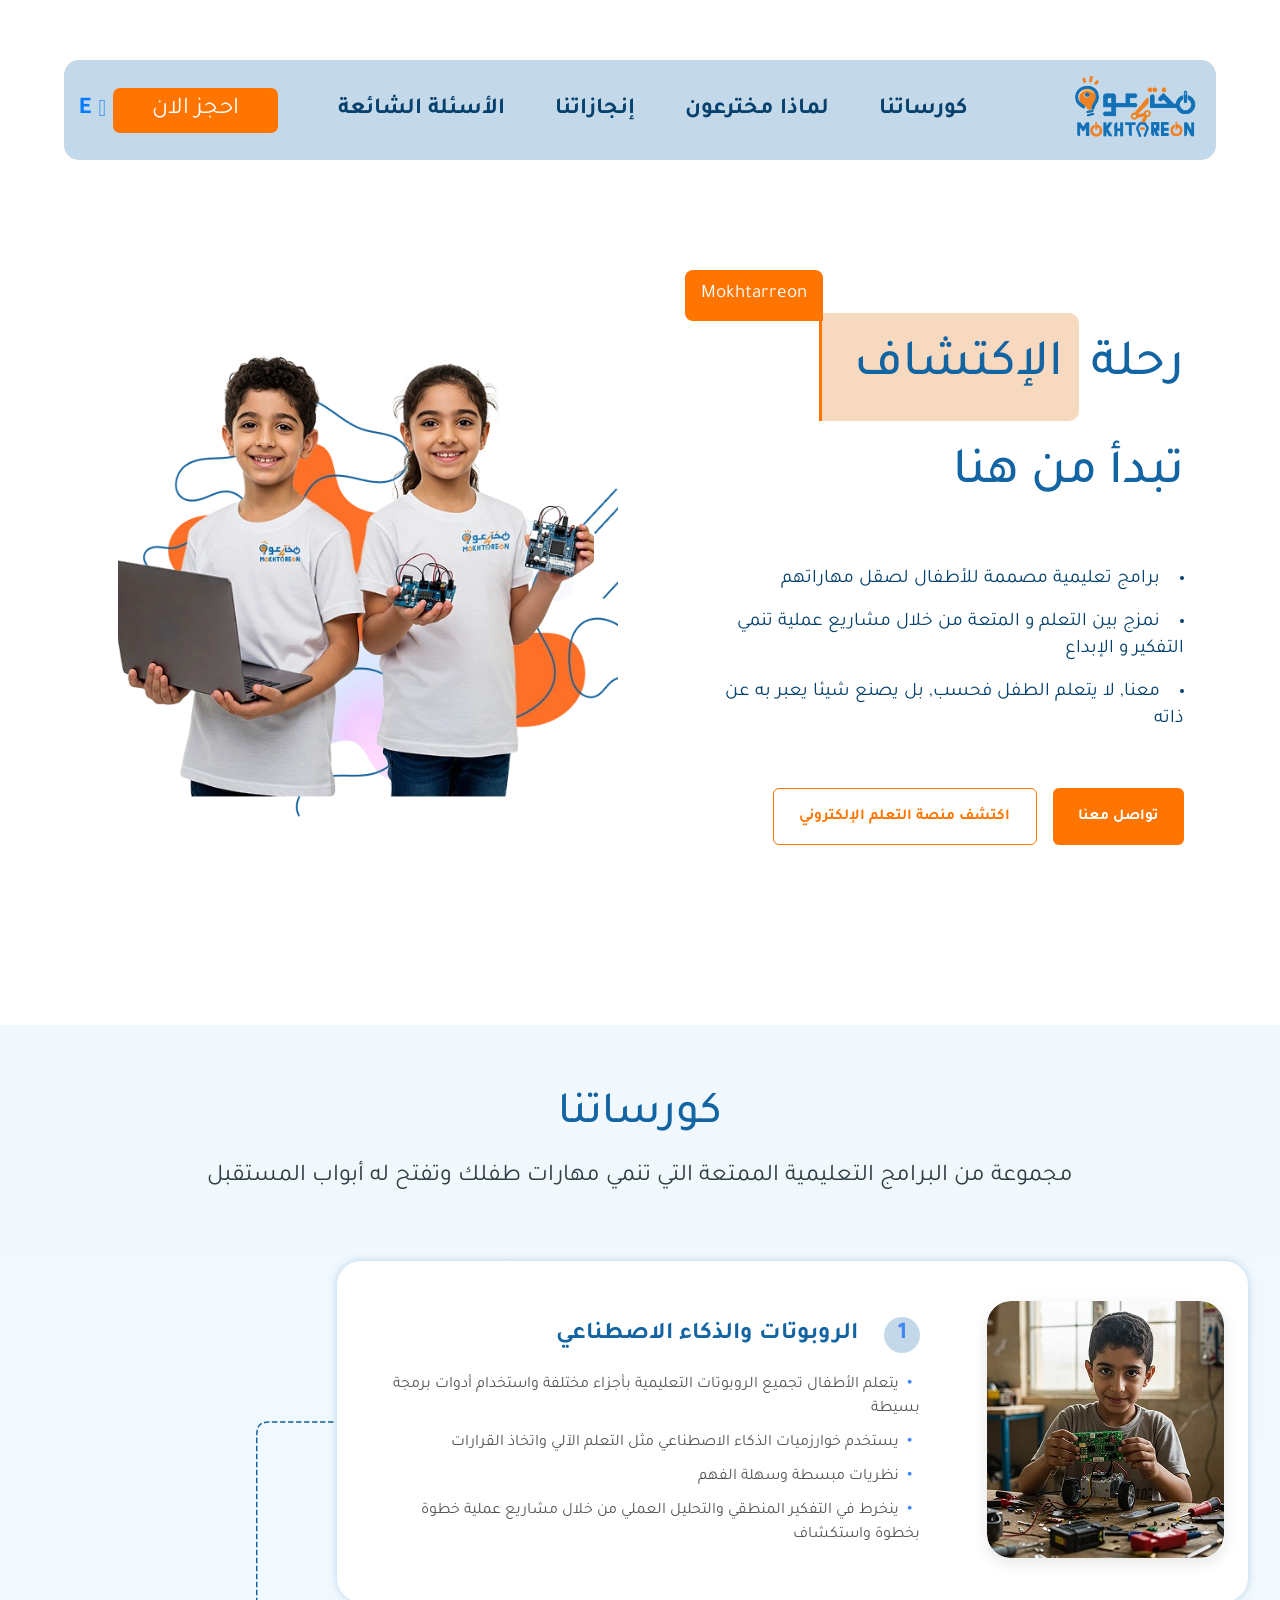
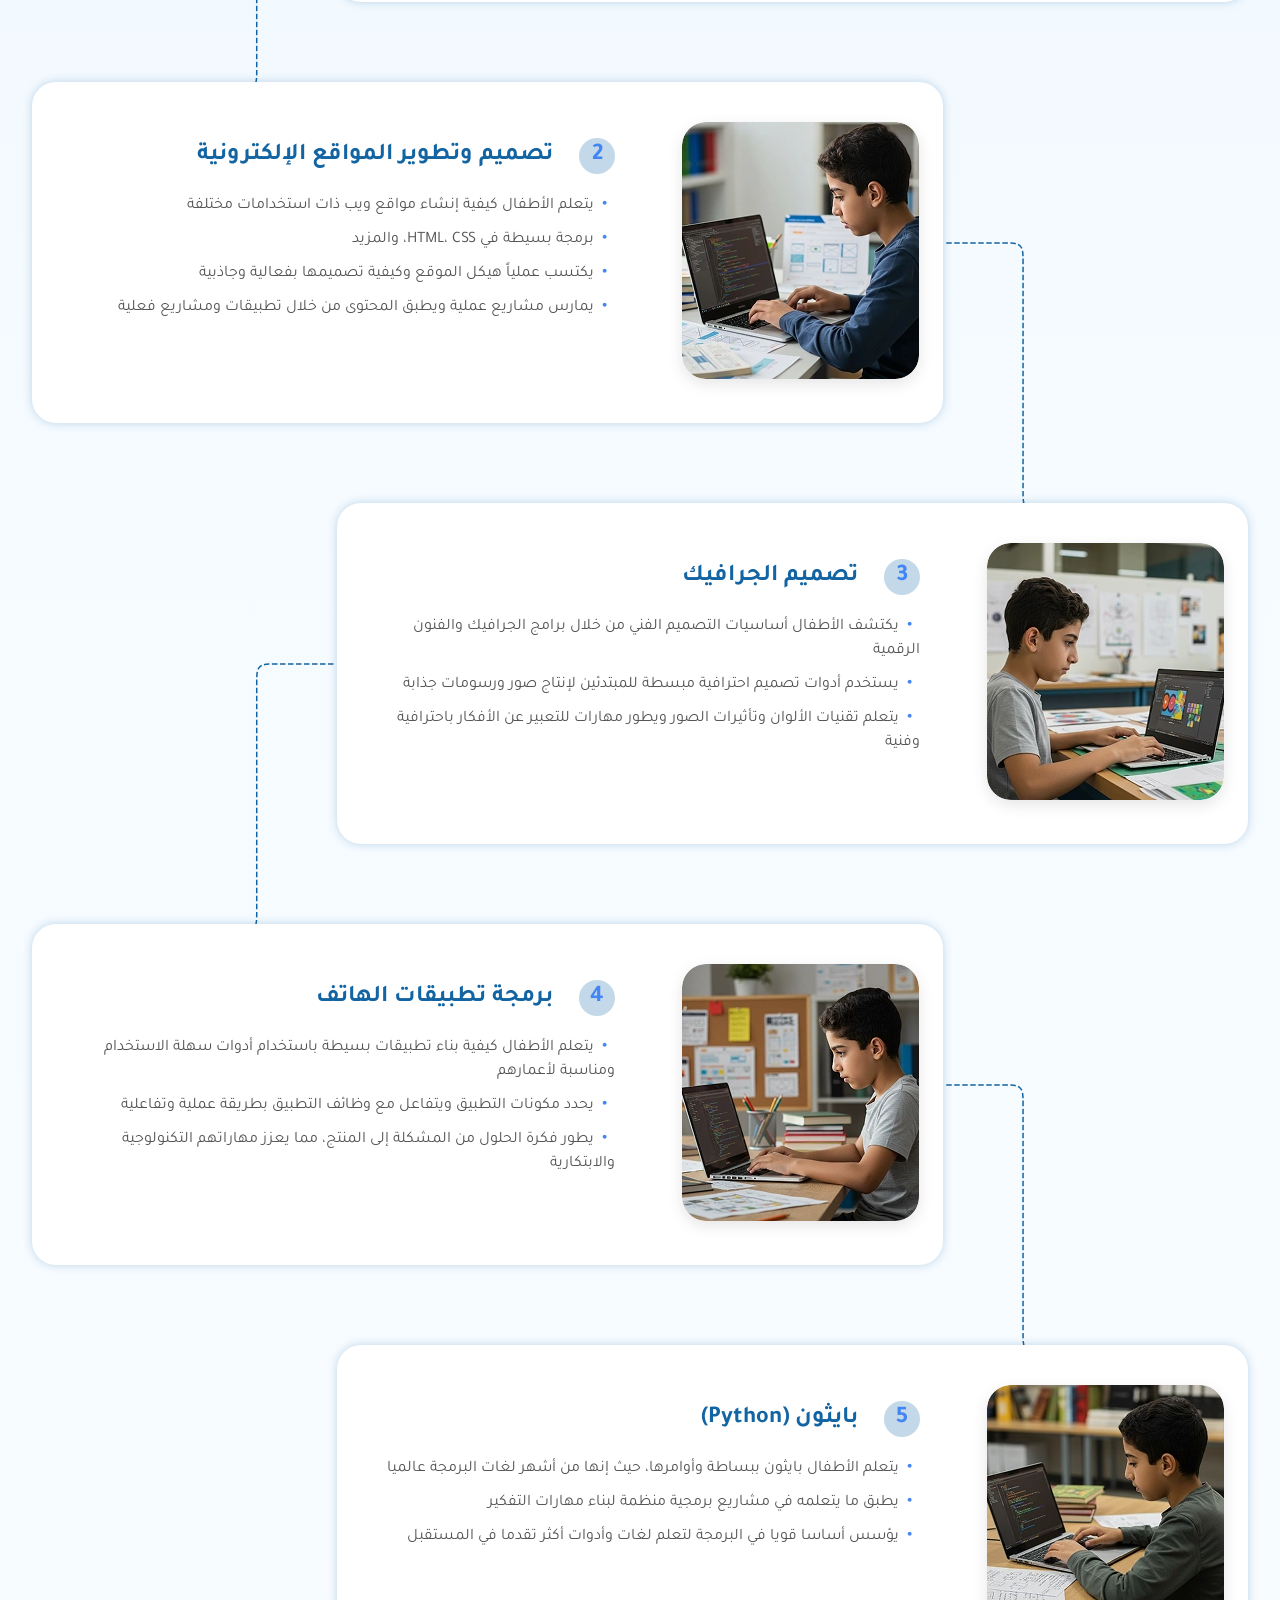
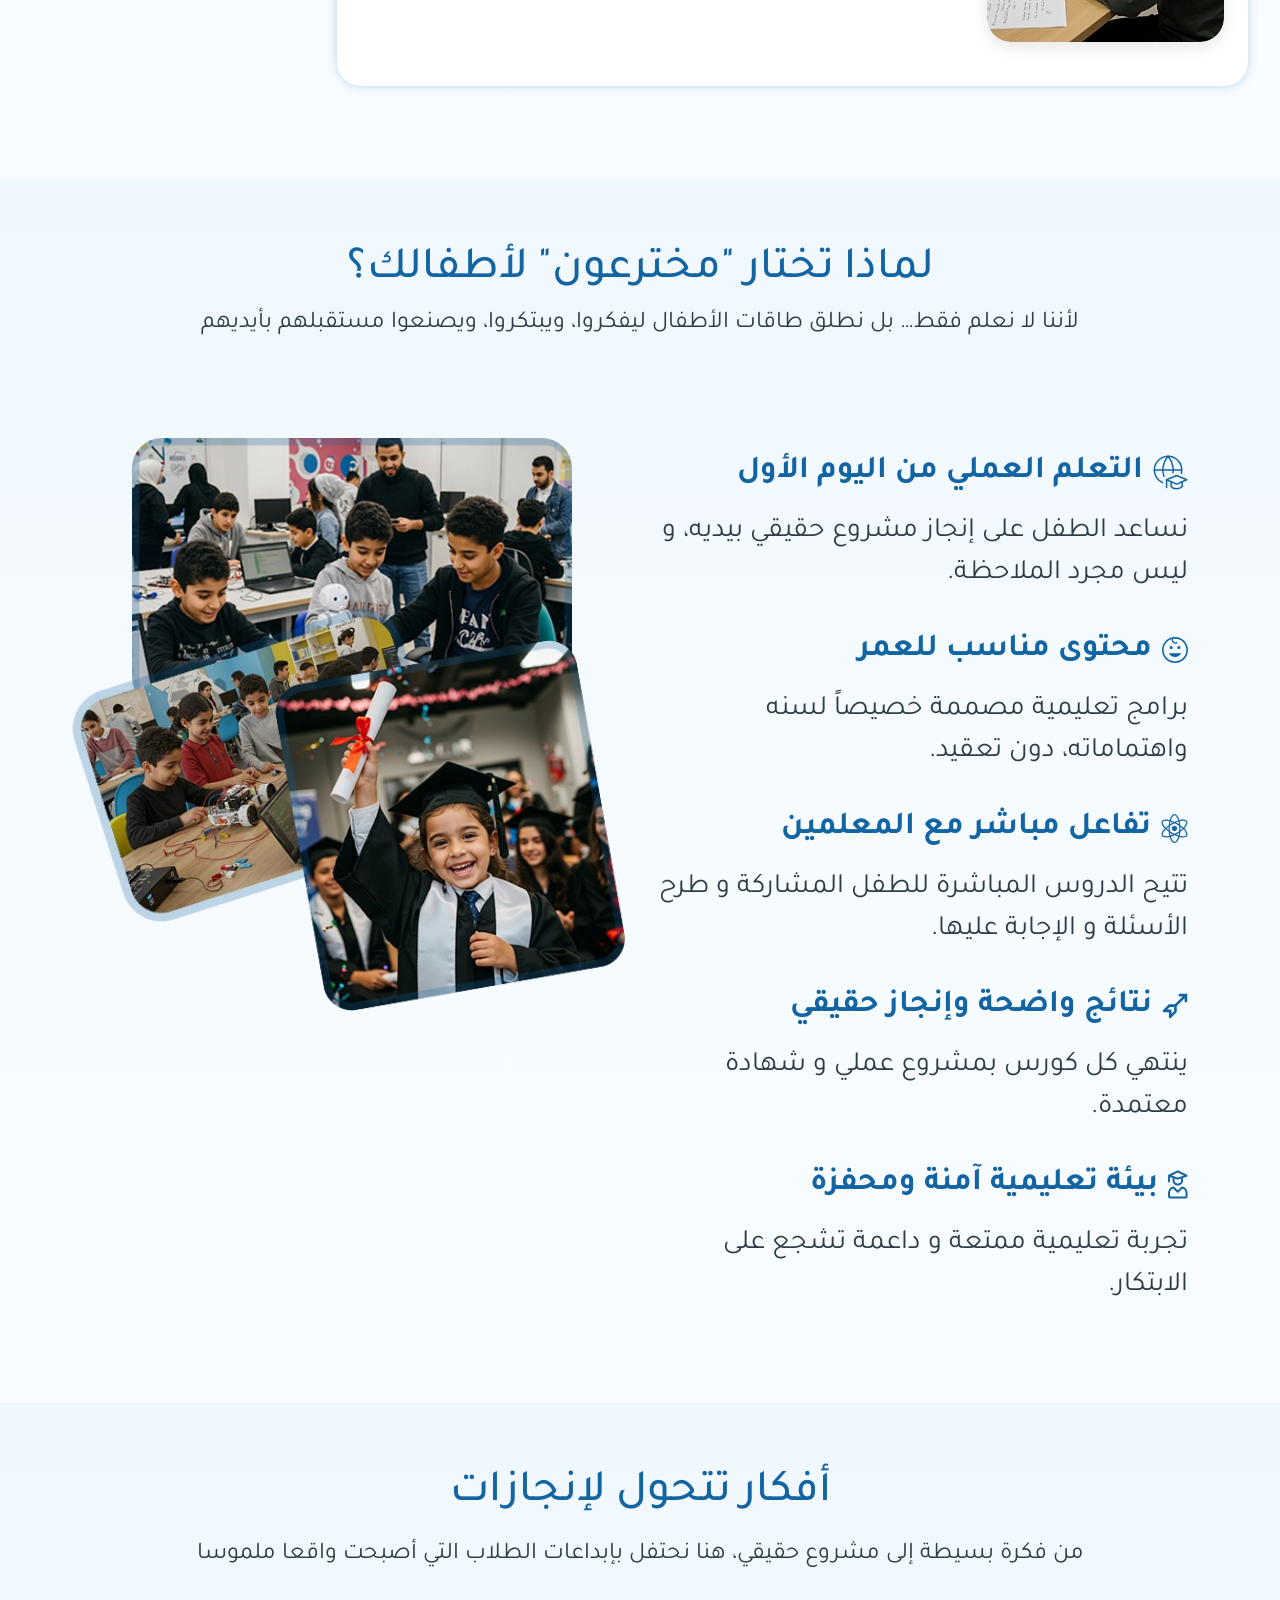
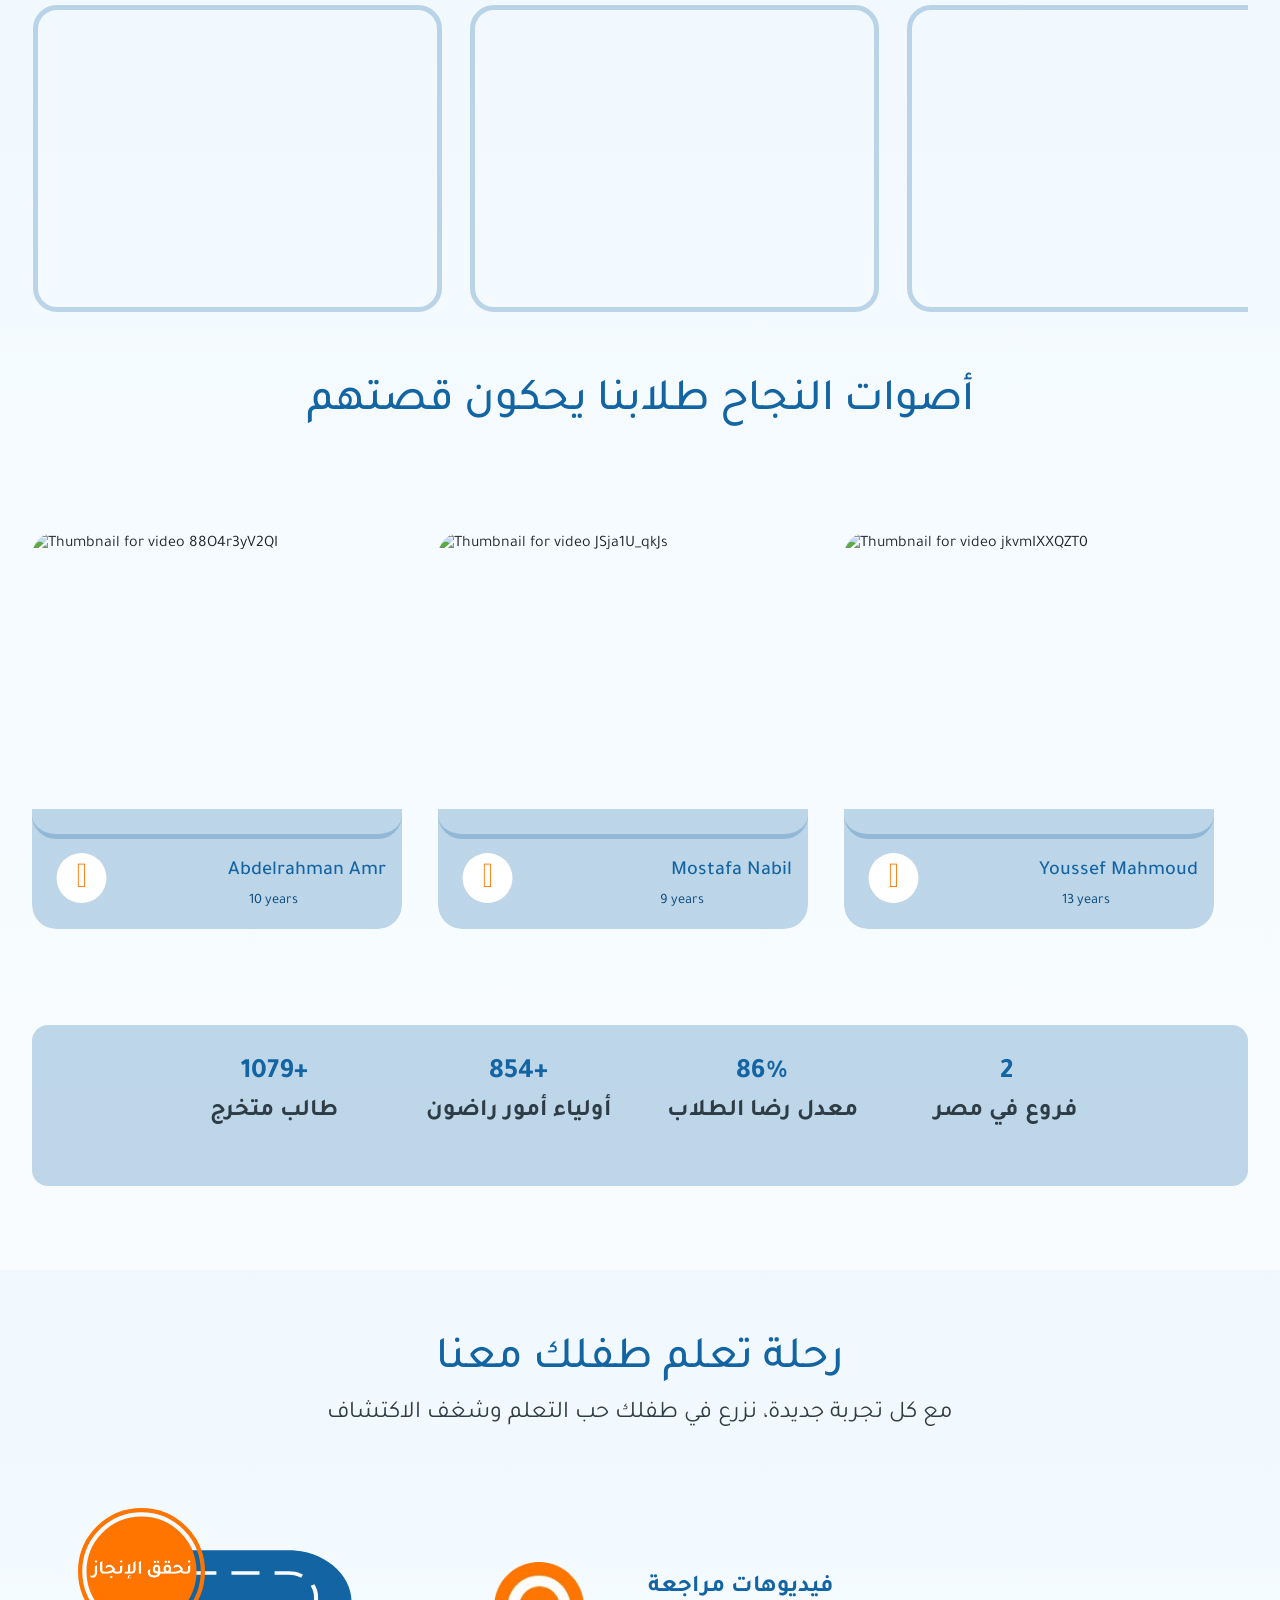
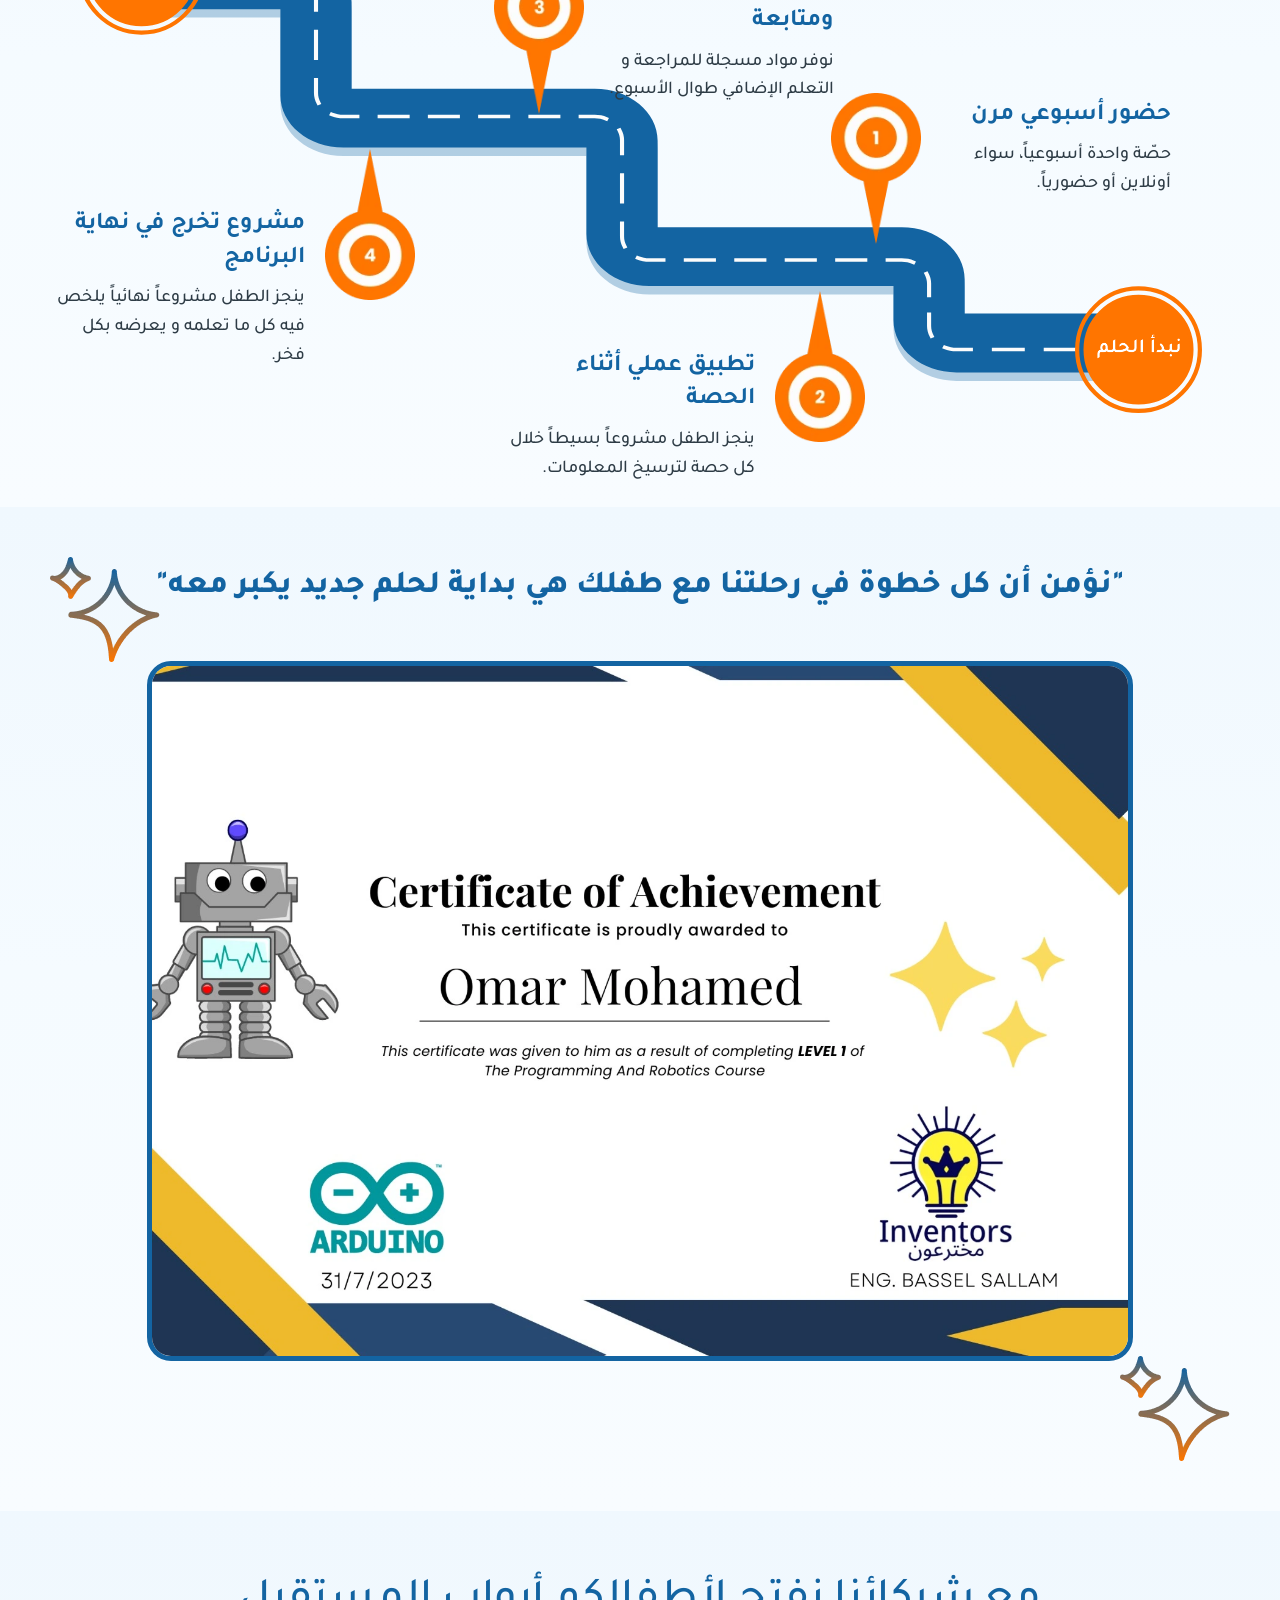
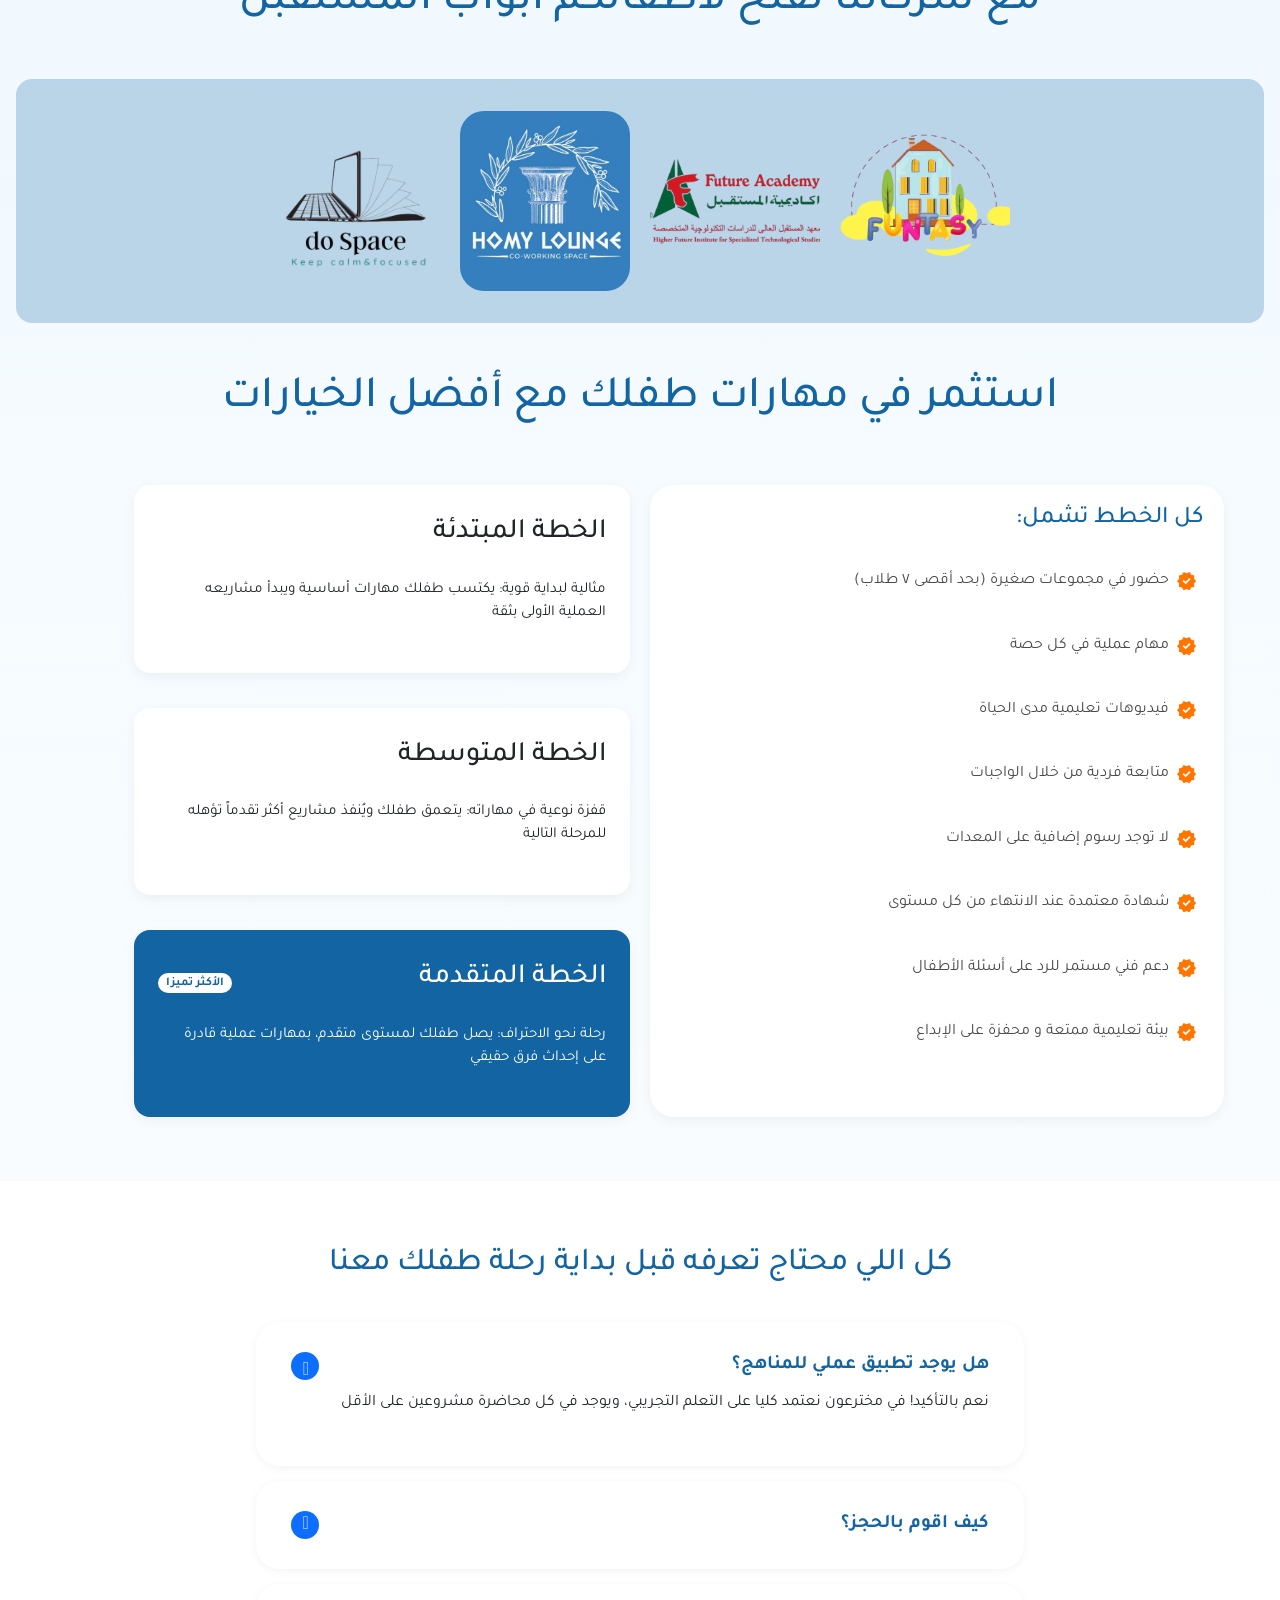
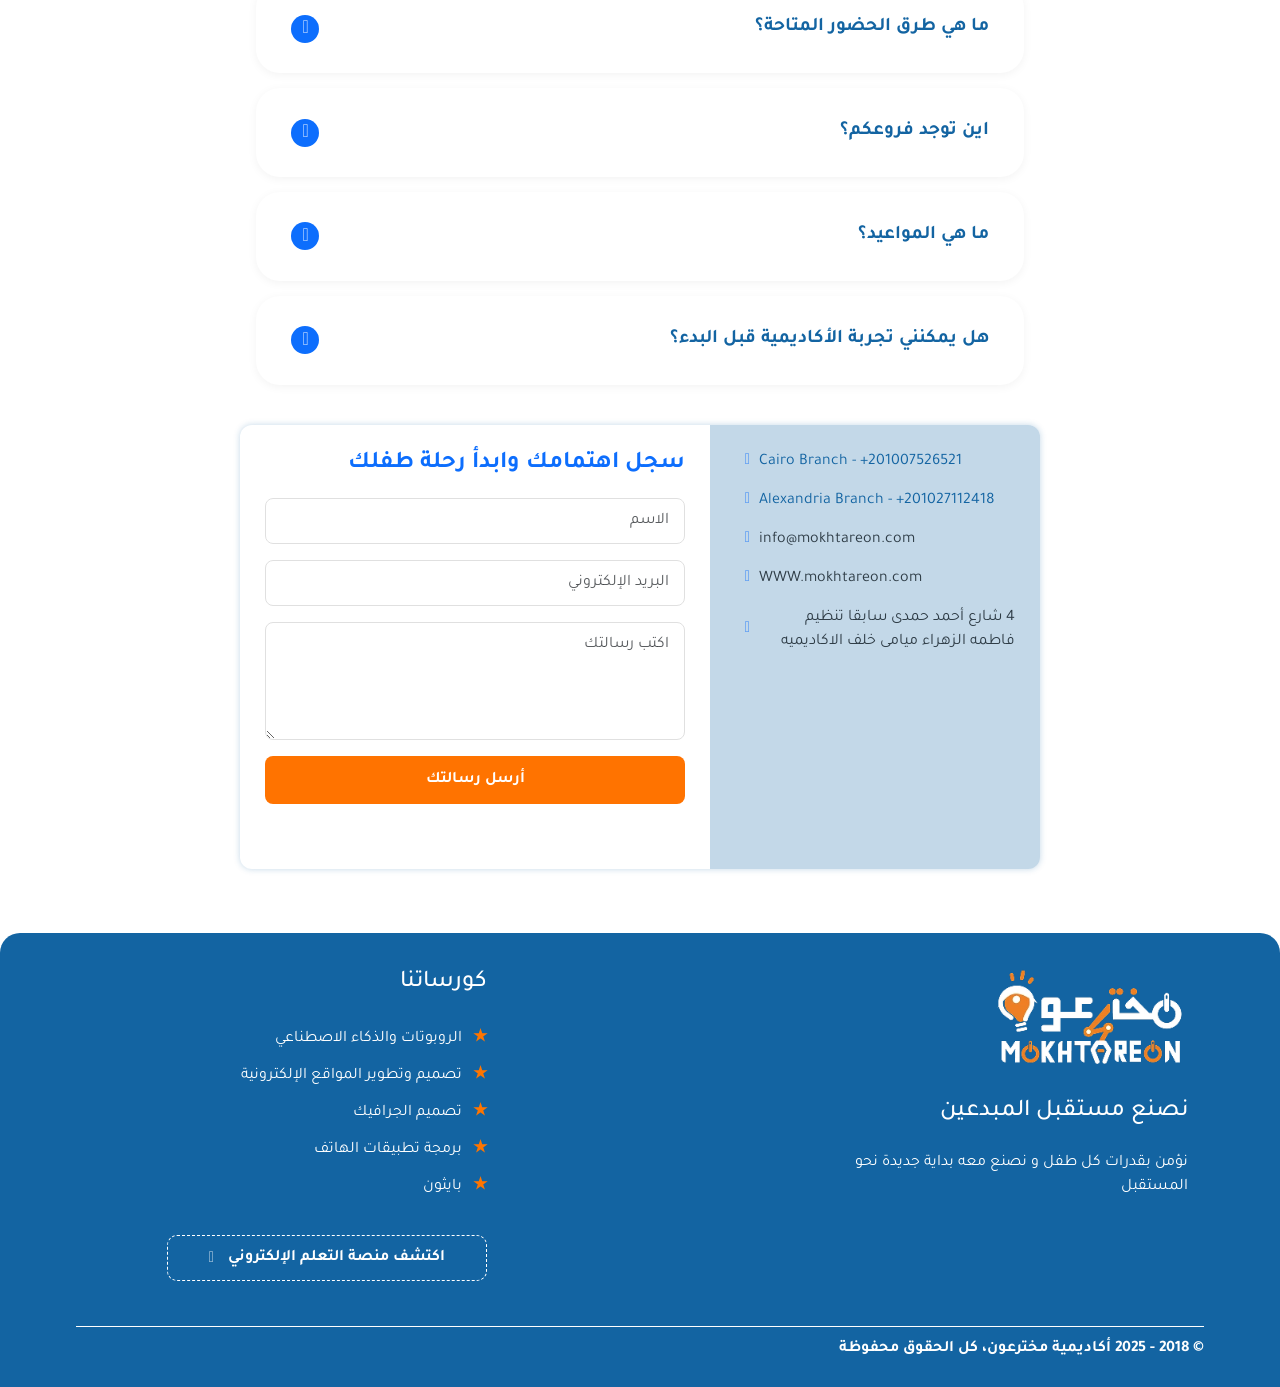
==== commit c5d84d38: "backend" ====
--- a/index.html
+++ b/index.html
@@ -9,6 +9,8 @@
     <link rel="stylesheet" href="https://cdnjs.cloudflare.com/ajax/libs/font-awesome/6.7.2/css/all.min.css" integrity="sha512-Evv84Mr4kqVGRNSgIGL/F/aIDqQb7xQ2vcrdIwxfjThSH8CSR7PBEakCr51Ck+w+/U6swU2Im1vVX0SVk9ABhg==" crossorigin="anonymous" referrerpolicy="no-referrer" />
     <link href="https://cdn.jsdelivr.net/npm/bootstrap@5.3.6/dist/css/bootstrap.min.css" rel="stylesheet" integrity="sha384-4Q6Gf2aSP4eDXB8Miphtr37CMZZQ5oXLH2yaXMJ2w8e2ZtHTl7GptT4jmndRuHDT" crossorigin="anonymous" />
     <link rel="stylesheet" href="css/style.css" />
+    <link rel="stylesheet" href="https://cdn.jsdelivr.net/npm/sweetalert2@11/dist/sweetalert2.min.css">
+
     <link rel="icon" href="imgs/Artboard 1 copy.svg" type="image/x-icon" />
     <script src="js/translate.js"></script>
     <title data-translate="title">المخترعون</title>
@@ -30,7 +32,7 @@
           <button><a href="book.html" data-translate="book_now" onclick="return preserveLanguage(this)">احجز الان</a></button>
           <div class="lang-btn d-flex align-items-center justify-content-center">
             <i class="fa-solid fa-globe" data-language="ar" title="Change Language" style="cursor: pointer; font-size: 1.5rem; padding: 8px; color: #007bff;" onclick="translatePage(this.getAttribute('data-language') === 'ar' ? 'en' : 'ar'); this.setAttribute('data-language', this.getAttribute('data-language') === 'ar' ? 'en' : 'ar');"></i>
-            <span id="lang-indicator" style="font-size: 1.5rem; font-weight: bold; color: #007bff;">AR</span>
+            <span id="lang-indicator" style="cursor: pointer;font-size: 1.5rem; font-weight: bold; color: #007bff;"onclick="translatePage(this.getAttribute('data-language') === 'ar' ? 'en' : 'ar'); this.setAttribute('data-language', this.getAttribute('data-language') === 'ar' ? 'en' : 'ar');">AR</span>
           </div>
           
         </div>
@@ -750,15 +752,13 @@
              <span class="contact-icon"><i class="fas fa-globe"></i></span>
            </div>
            <div class="contact-item">
-             <span>42 El Hegaz St, El-Nozha</span>
+             <span>4 شارع أحمد حمدى سابقا تنظيم فاطمه الزهراء ميامى خلف الاكاديميه</span>
              <span class="contact-icon"
                ><i class="fas fa-map-marker-alt"></i
              ></span>
            </div>
            <div class="map-container">
-             <img
-               src="imgs/Basemap image.webp"
-               alt="Map Location" />
+            <iframe src="https://www.google.com/maps/embed?pb=!1m17!1m12!1m3!1d3445.9261217992816!2d30.0018574848557!3d31.2649983814549!2m3!1f0!2f0!3f0!3m2!1i1024!2i768!4f13.1!3m2!1m1!2zMzHCsDE1JzU0LjAiTiAyOcKwNTknNTguOCJF!5e1!3m2!1sar!2seg!4v1747079984198!5m2!1sar!2seg"  allowfullscreen="" loading="lazy" referrerpolicy="no-referrer-when-downgrade"></iframe>            
            </div>
          </div>
  
@@ -830,6 +830,11 @@
             </div>
         </div>
     </footer>
+    <!-- في داخل <head> -->
+
+<!-- قبل إغلاق </body> -->
+<script src="https://cdn.jsdelivr.net/npm/sweetalert2@11/dist/sweetalert2.all.min.js"></script>
+
     <script
       src="https://cdnjs.cloudflare.com/ajax/libs/font-awesome/6.7.2/js/all.min.js"
       integrity="sha512-b+nQTCdtTBIRIbraqNEwsjB6UvL3UEMkXnhzd8awtCYh0Kcsjl9uEgwVFVbhoj3uu1DO1ZMacNvLoyJJiNfcvg=="
@@ -922,35 +927,71 @@
     });
     </script>
     <script>
-        document.getElementById('contactForm').addEventListener('submit', async function(e) {
-            e.preventDefault();
-            
-            const formData = {
-                name: document.getElementById('name').value,
-                email: document.getElementById('email').value,
-                message: document.getElementById('message').value
-            };
-
-            try {
-                const response = await fetch('http://mokhtareon.runasp.net/api/messages', {
-                    method: 'POST',
-                    headers: {
-                        'Content-Type': 'application/json'
-                    },
-                    body: JSON.stringify(formData)
-                });
-
-                if (response.ok) {
-                    alert('تم إرسال رسالتك بنجاح!');
-                    this.reset(); // Clear the form
-                } else {
-                    alert('حدث خطأ أثناء إرسال الرسالة. يرجى المحاولة مرة أخرى.');
-                }
-            } catch (error) {
-                console.error('Error:', error);
-                alert('حدث خطأ أثناء إرسال الرسالة. يرجى المحاولة مرة أخرى.');
-            }
-        });
+      document.getElementById('contactForm').addEventListener('submit', async function(e) {
+        e.preventDefault();
+        const btn = this.querySelector('button[type="submit"]');
+        const name = document.getElementById('name').value.trim();
+        const email = document.getElementById('email').value.trim();
+        const message = document.getElementById('message').value.trim();
+    
+        // التحقق الأساسي
+        if (!name) {
+          return Swal.fire({ title: 'الرجاء إدخال الاسم', icon: 'warning', confirmButtonText: 'حسنًا' });
+        }
+        if (!email) {
+          return Swal.fire({ title: 'الرجاء إدخال البريد الإلكتروني', icon: 'warning', confirmButtonText: 'حسنًا' });
+        }
+        const emailRegex = /^[^\s@]+@[^\s@]+\.[^\s@]+$/;
+        if (!emailRegex.test(email)) {
+          return Swal.fire({ title: 'الرجاء إدخال بريد إلكتروني صحيح', icon: 'error', confirmButtonText: 'حسنًا' });
+        }
+        if (!message) {
+          return Swal.fire({ title: 'الرجاء إدخال الرسالة', icon: 'warning', confirmButtonText: 'حسنًا' });
+        }
+    
+        // إعداد الإرسال
+        btn.disabled = true;
+        btn.innerText = 'جاري الإرسال...';
+    
+        try {
+          if (!navigator.onLine) throw new Error('OFFLINE');
+    
+          const controller = new AbortController();
+          const timeoutId = setTimeout(() => controller.abort(), 10000);
+    
+          const response = await fetch('https://moktareon-backend.vercel.app/message', {
+            method: 'POST',
+            headers: { 'Content-Type': 'application/json', 'Accept': 'application/json' },
+            body: JSON.stringify({ name, email, message }),
+            signal: controller.signal
+          });
+          clearTimeout(timeoutId);
+    
+          if (!response.ok) {
+            const err = await response.json().catch(() => ({}));
+            throw new Error(err.message || `HTTP error! status: ${response.status}`);
+          }
+    
+          await response.json();
+          Swal.fire({ title: ' تم إرسال رسالتك بنجاح!', icon: 'success', confirmButtonText: 'OK' });
+          this.reset();
+    
+        } catch (error) {
+          console.error(error);
+          let msg = 'حدث خطأ أثناء إرسال الرسالة. يرجى المحاولة مرة أخرى.';
+          if (error.name === 'AbortError') {
+            msg = 'انتهت مهلة الاتصال. يرجى المحاولة لاحقًا.';
+          } else if (error.message === 'OFFLINE') {
+            msg = 'لا يوجد اتصال بالإنترنت. تحقق من الاتصال ثم أعد المحاولة.';
+          } else if (error.message.includes('Failed to fetch')) {
+            msg = 'فشل الاتصال بالخادم. تحقق من الإنترنت وحاول مرة أخرى.';
+          }
+          Swal.fire({ title: '⚠️ خطأ', text: msg, icon: 'error', confirmButtonText: 'OK' });
+        } finally {
+          btn.disabled = false;
+          btn.innerText = 'أرسل رسالتك';
+        }
+      });
     </script>
     <script>
       const arrowUp = document.getElementById('arrow-up');
--- a/css/style.css
+++ b/css/style.css
@@ -677,6 +677,7 @@
         display: flex !important;
         flex-shrink: 0;
     }
+    
 
     .i_btn button
     {
@@ -2571,13 +2572,17 @@
     overflow: hidden;
     margin: 15px 0;
     width: 100%;
-}
-
-.map-container img
+   
+    /* height: 100%; */
+}
+
+.map-container iframe
 {
     width: 100%;
-    height: auto;
-    object-fit: cover;
+    border-radius: 8px;
+    height: 100%;
+
+    /* object-fit: cover; */
 }
 
 .form-control
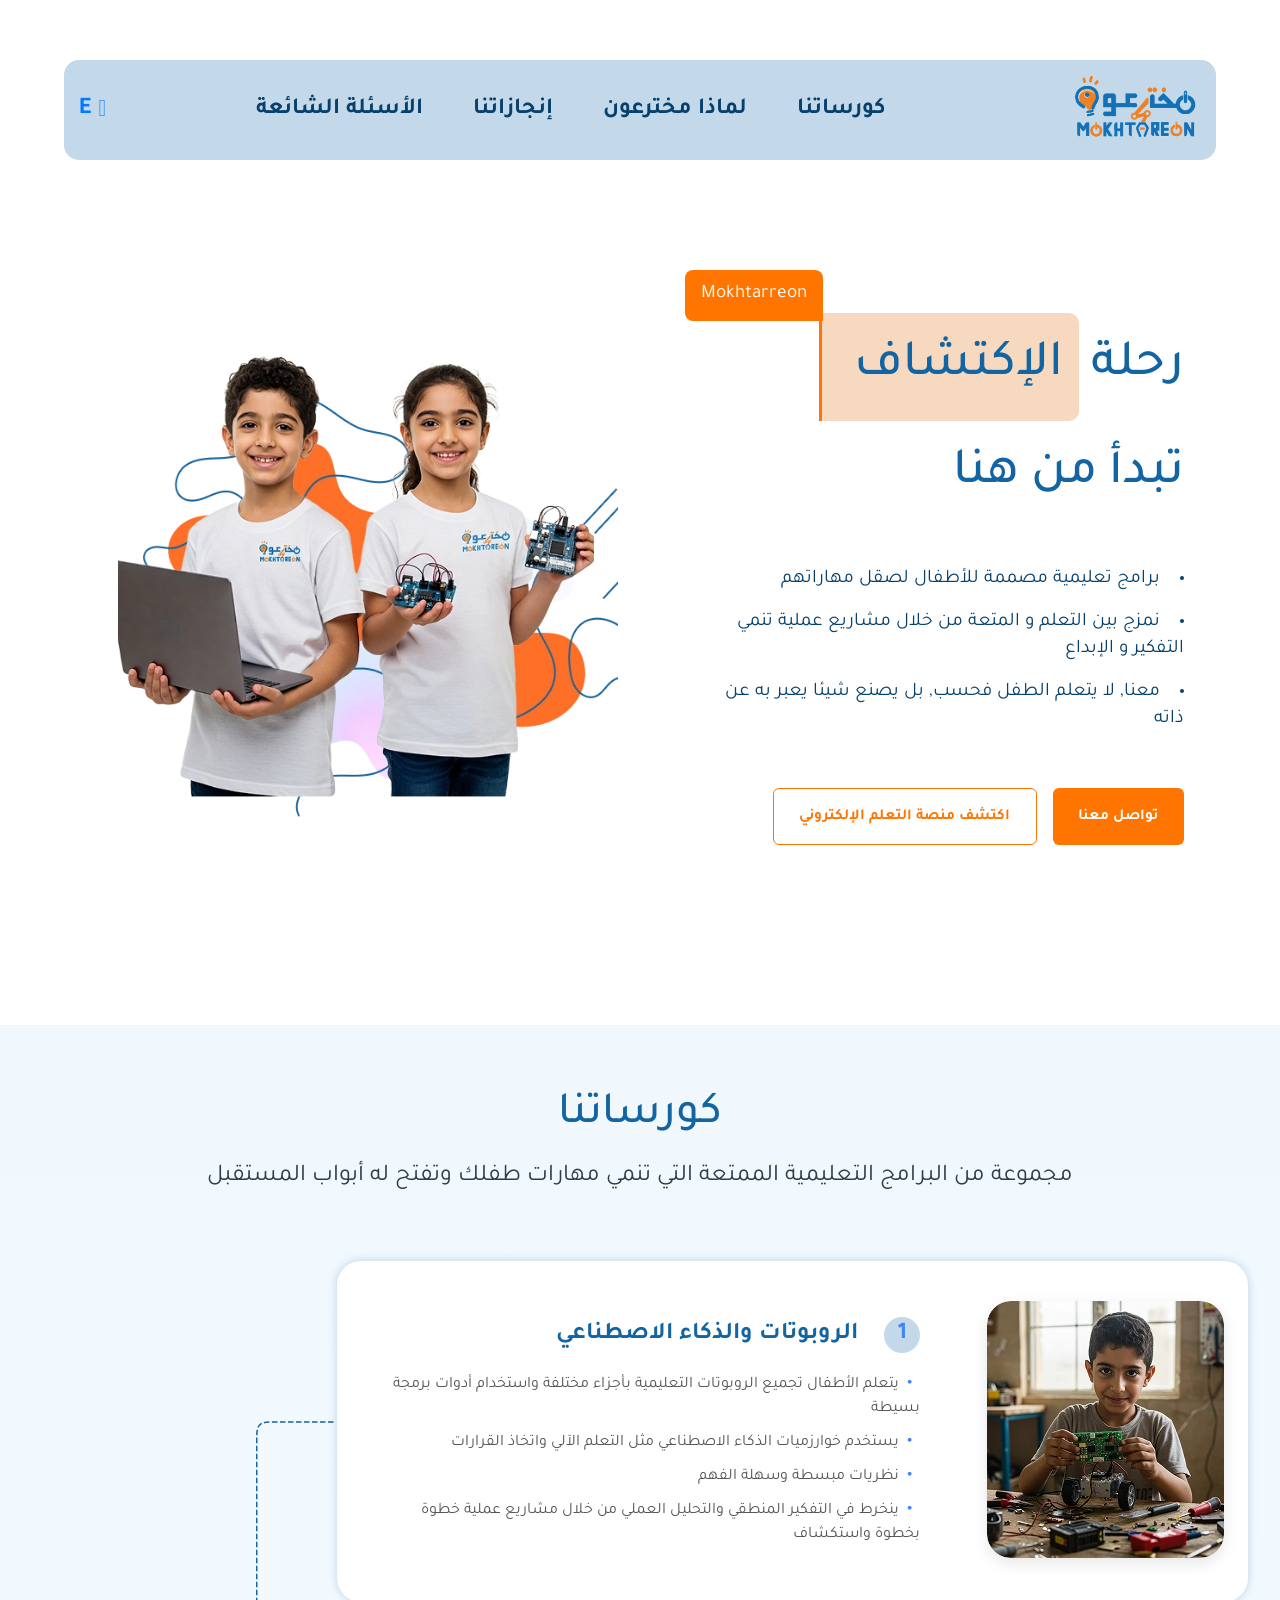
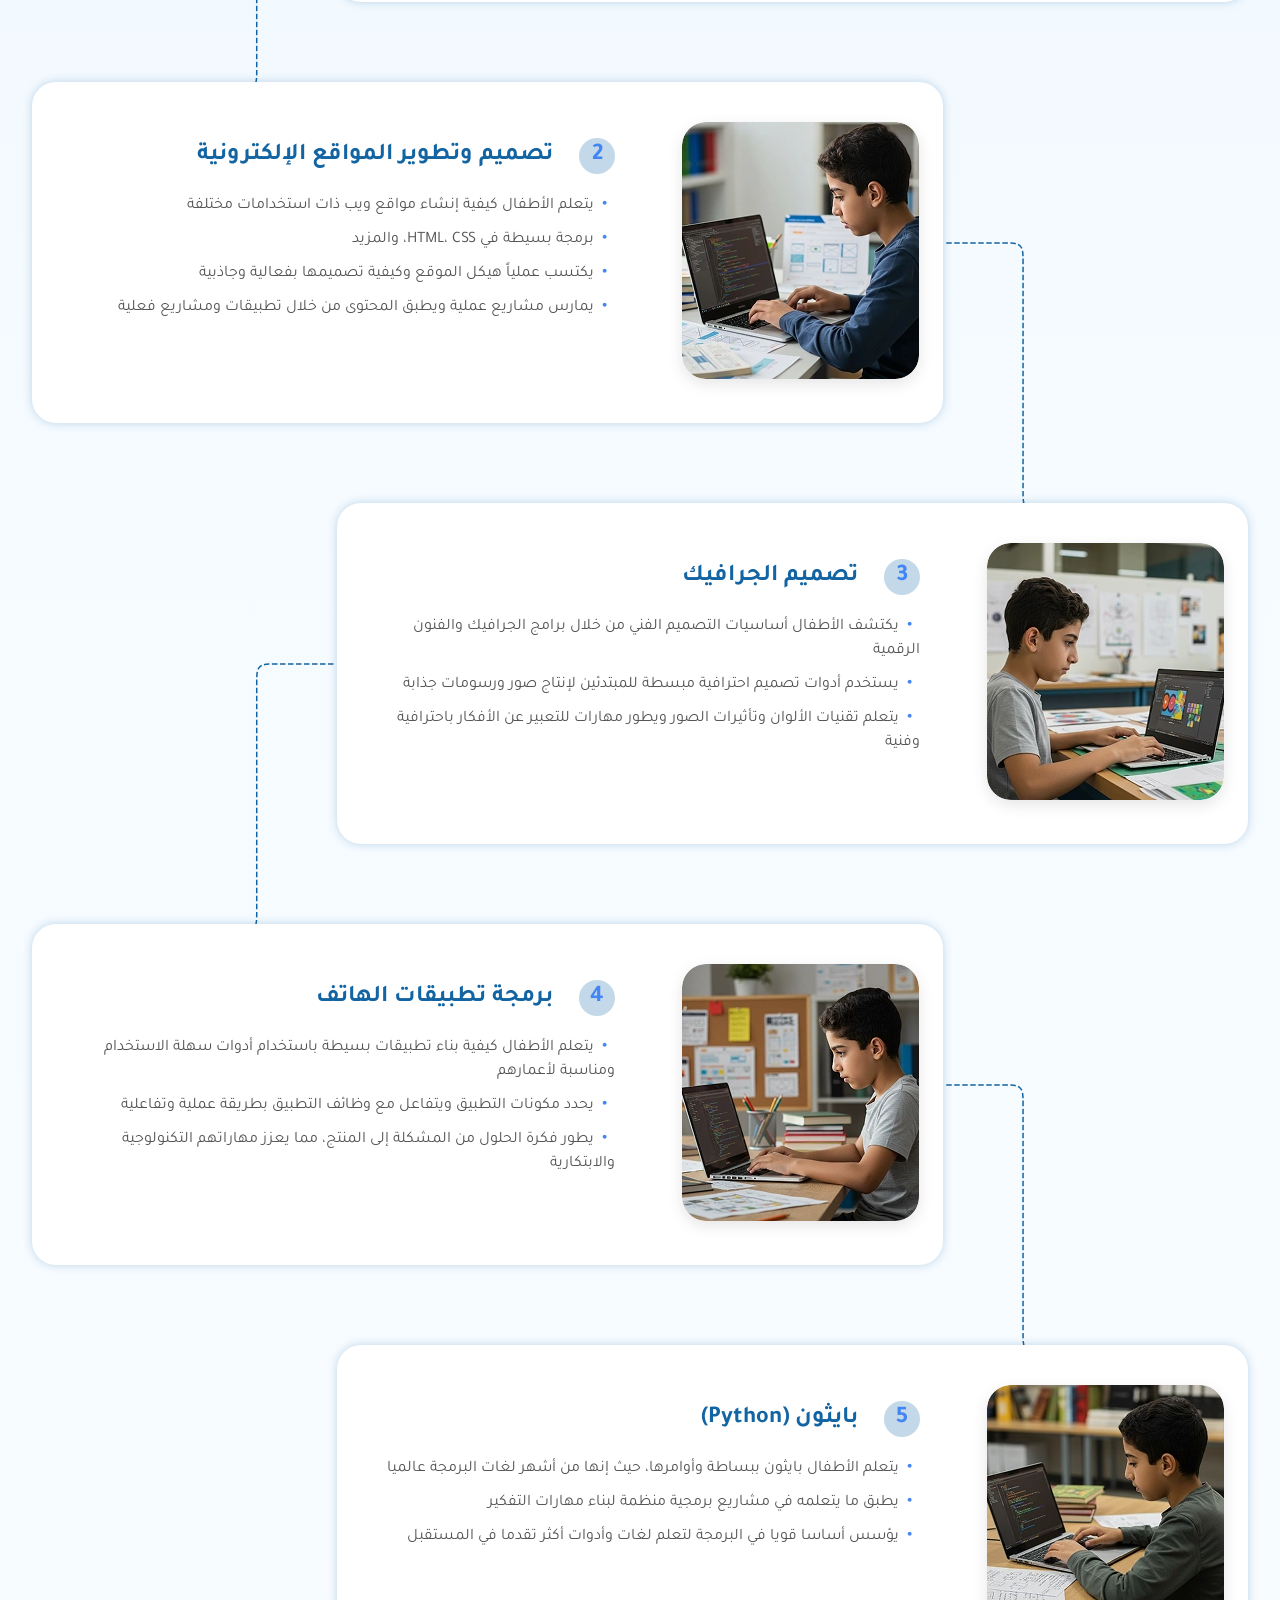
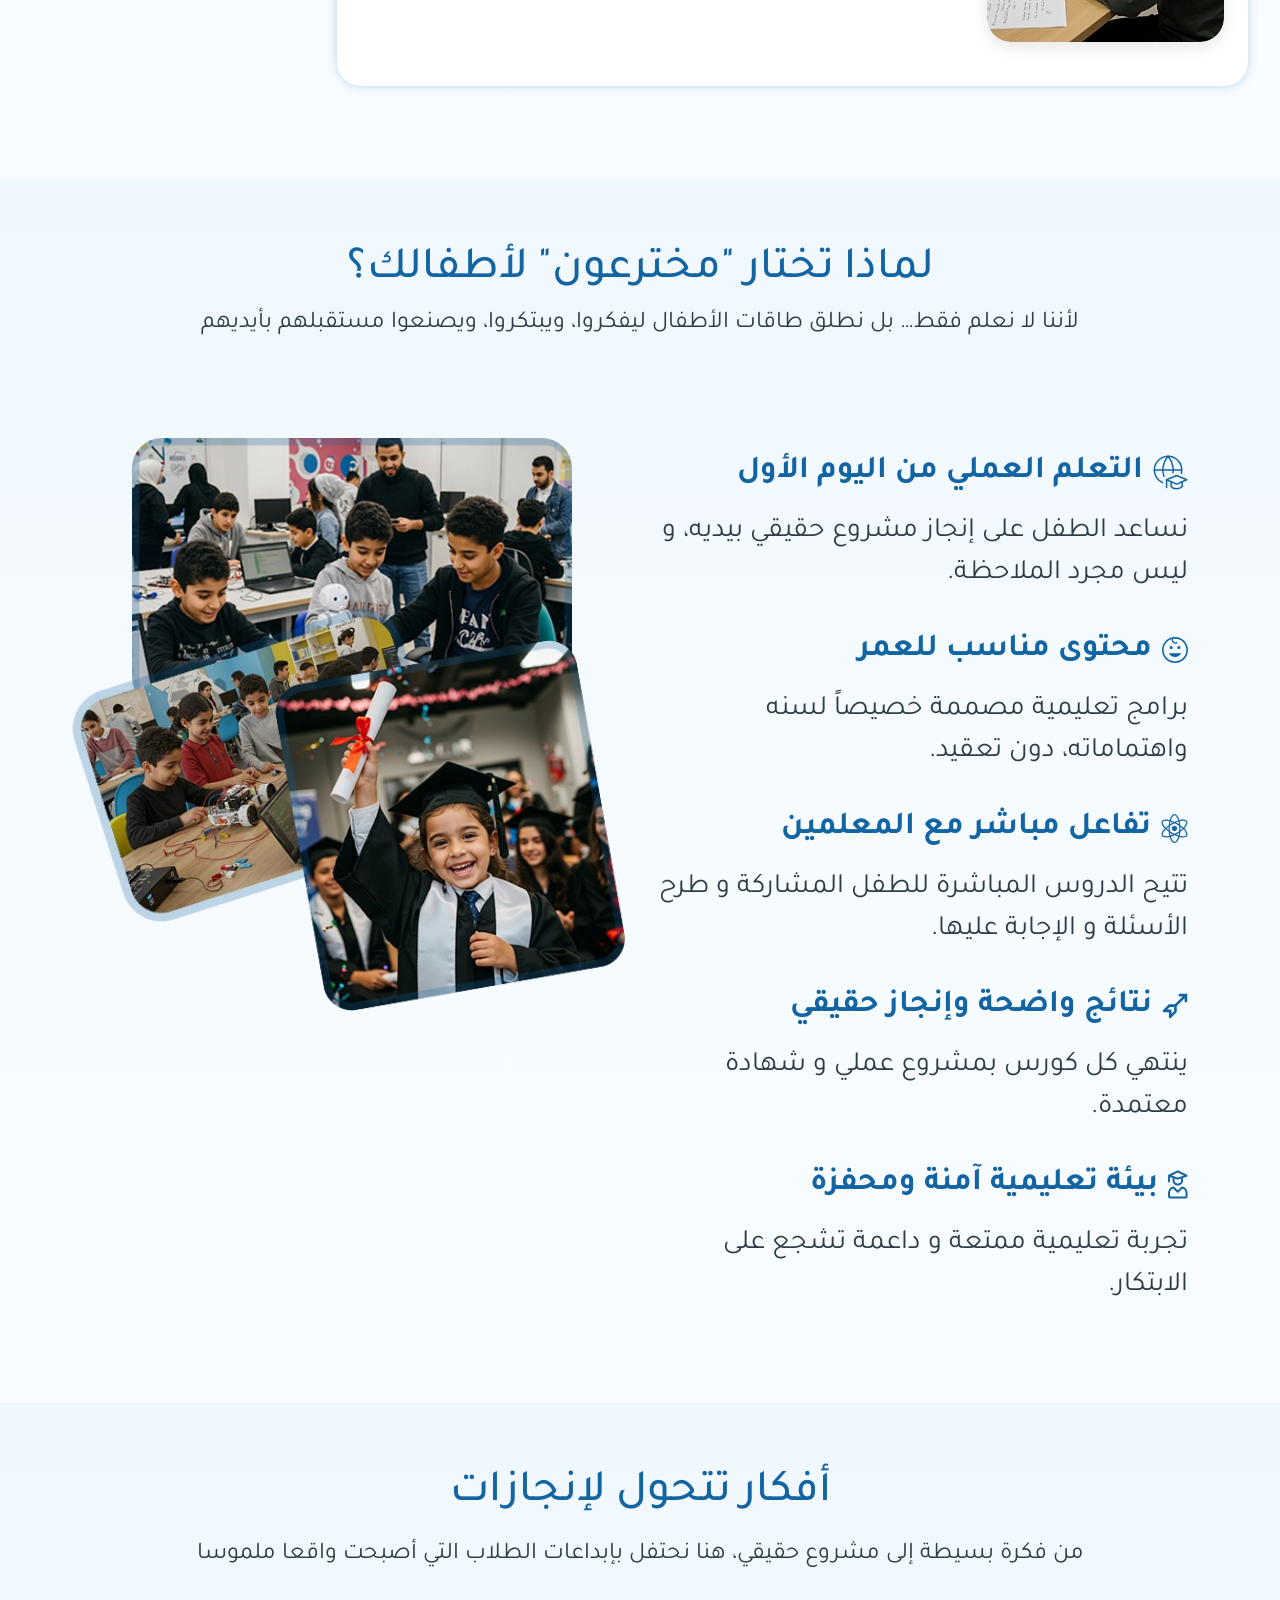
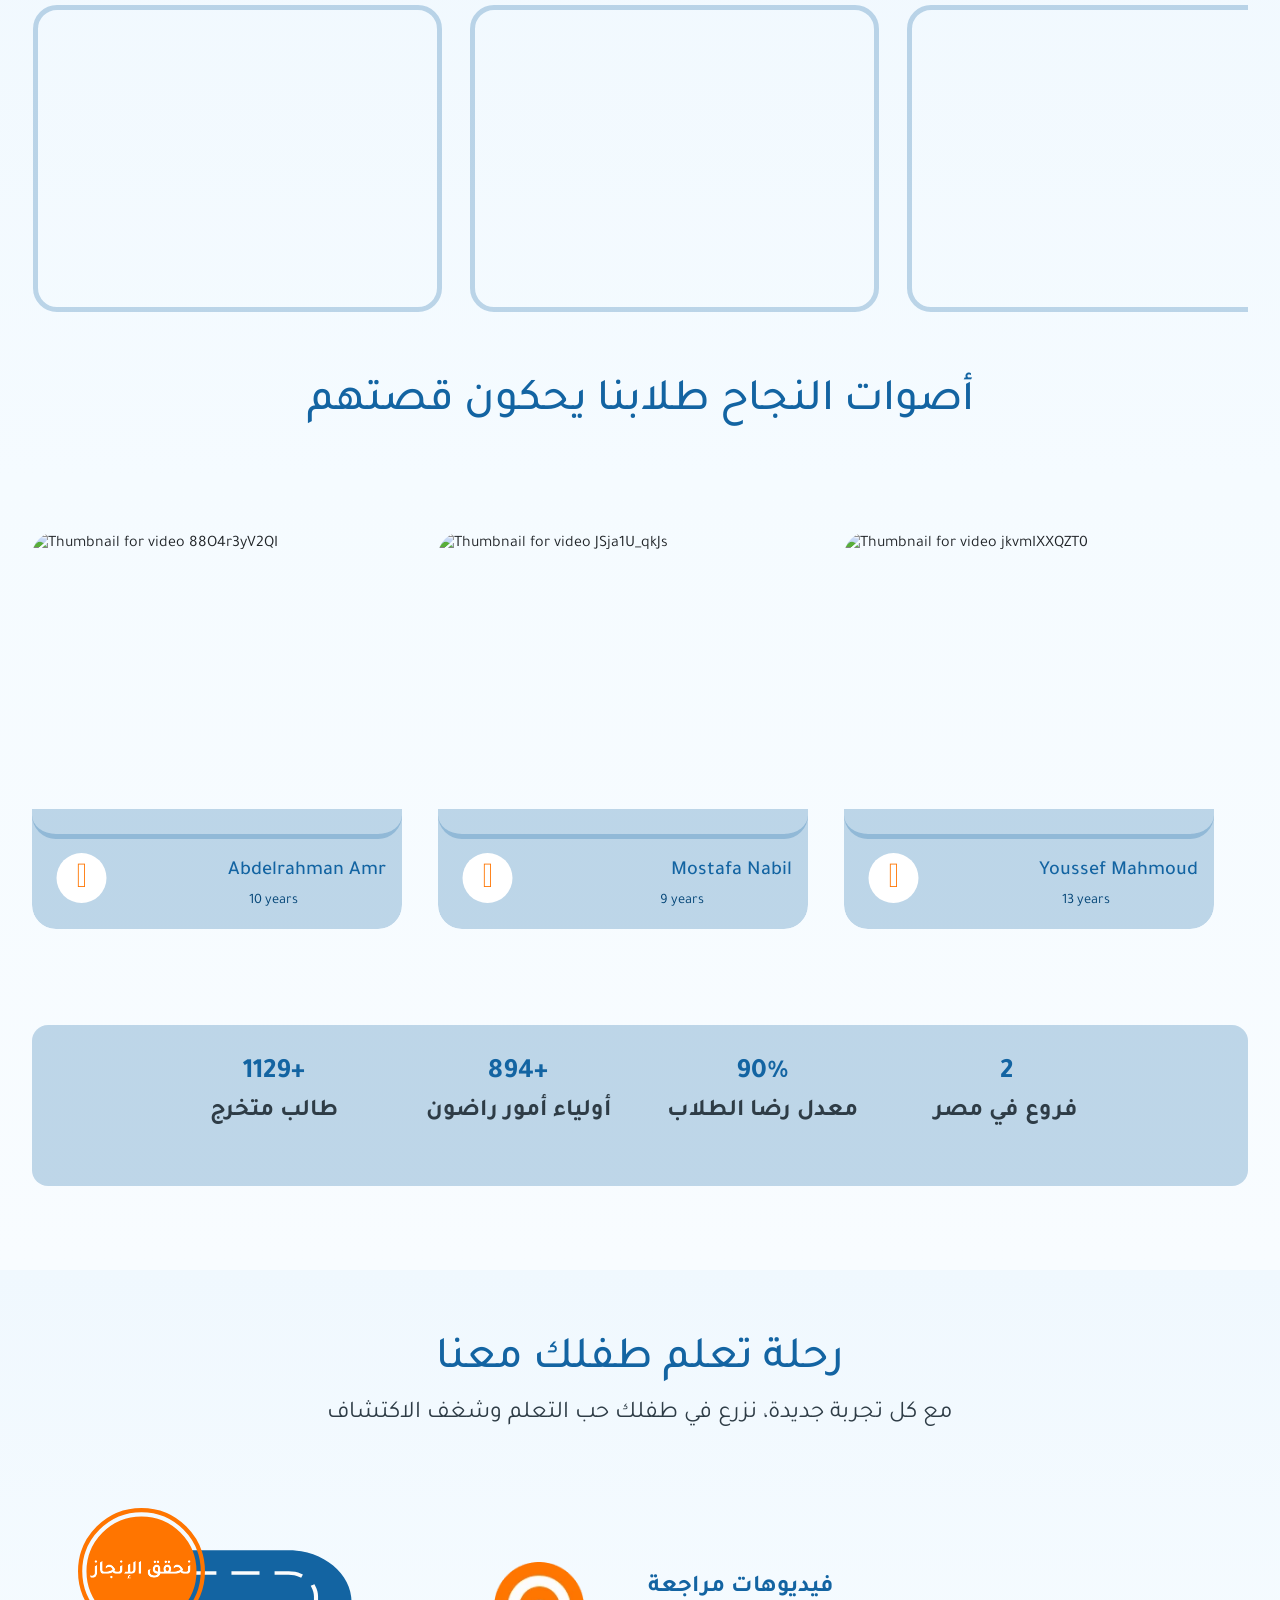
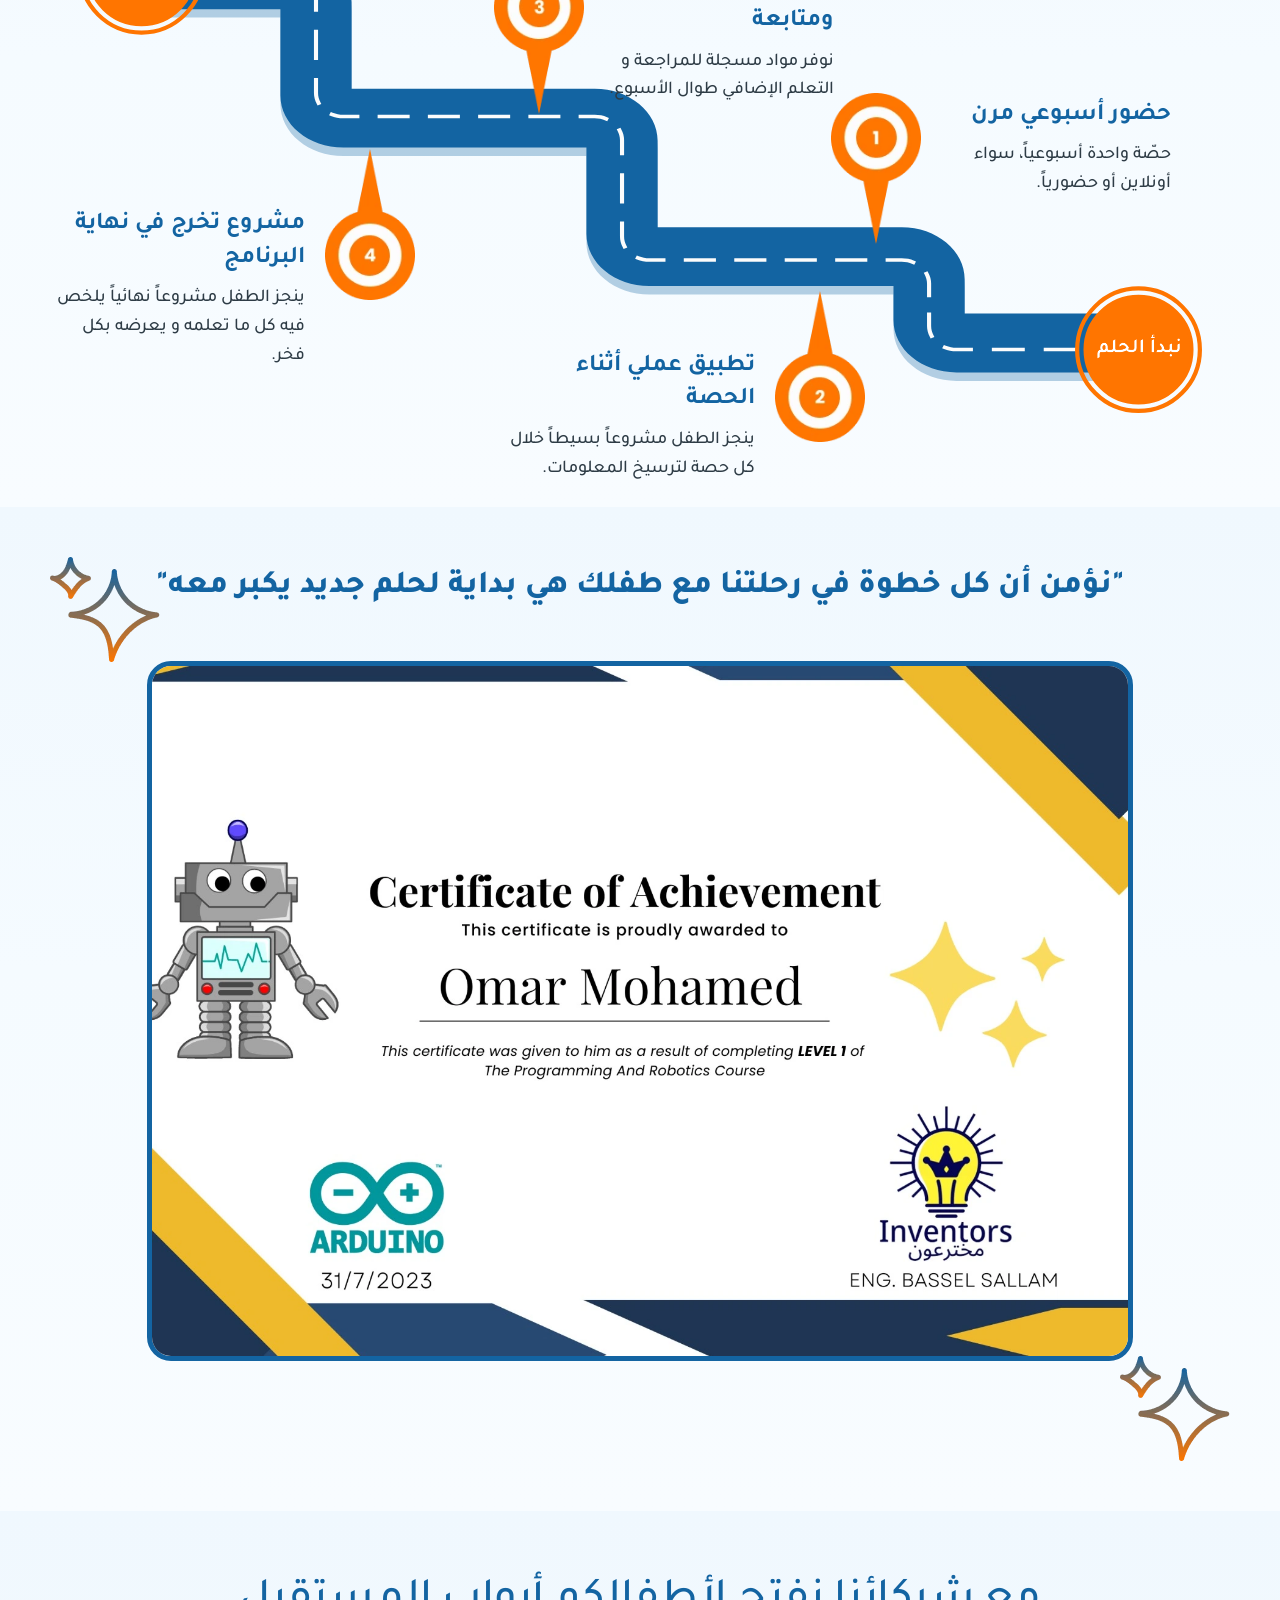
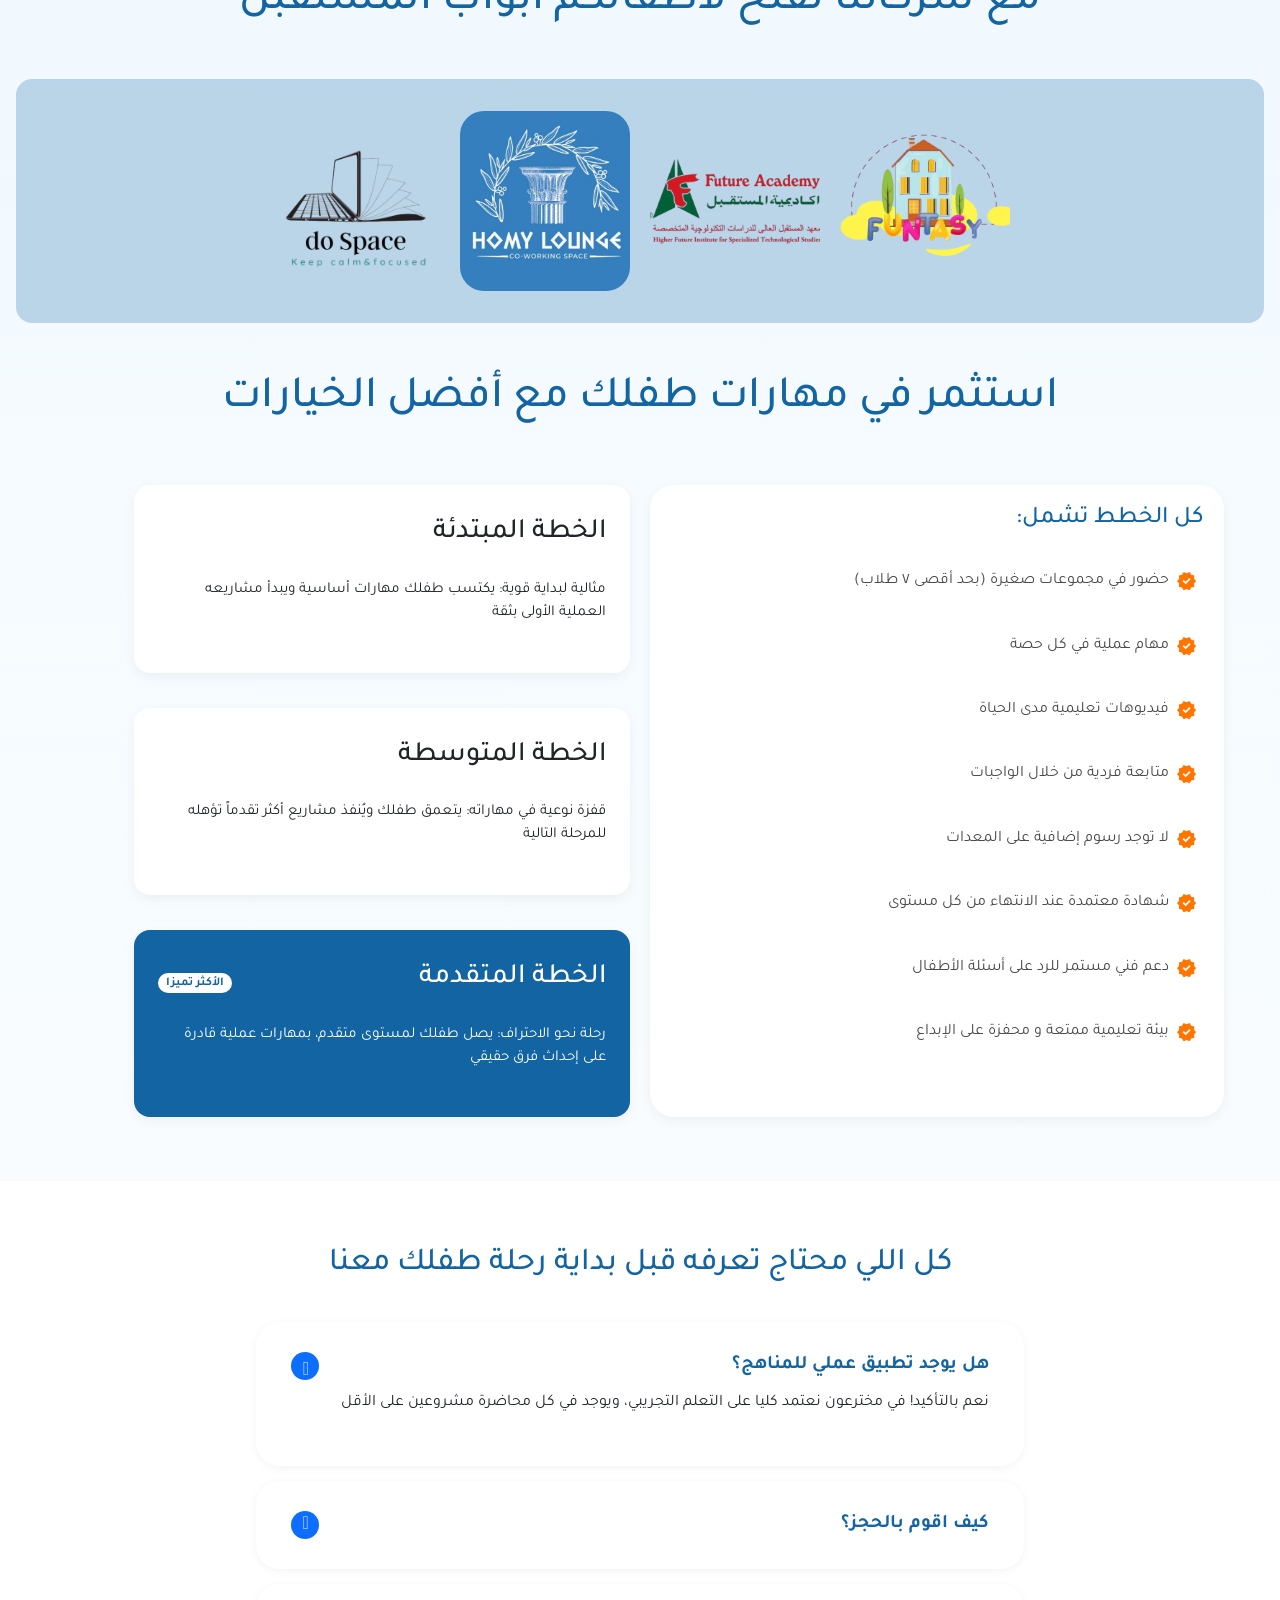
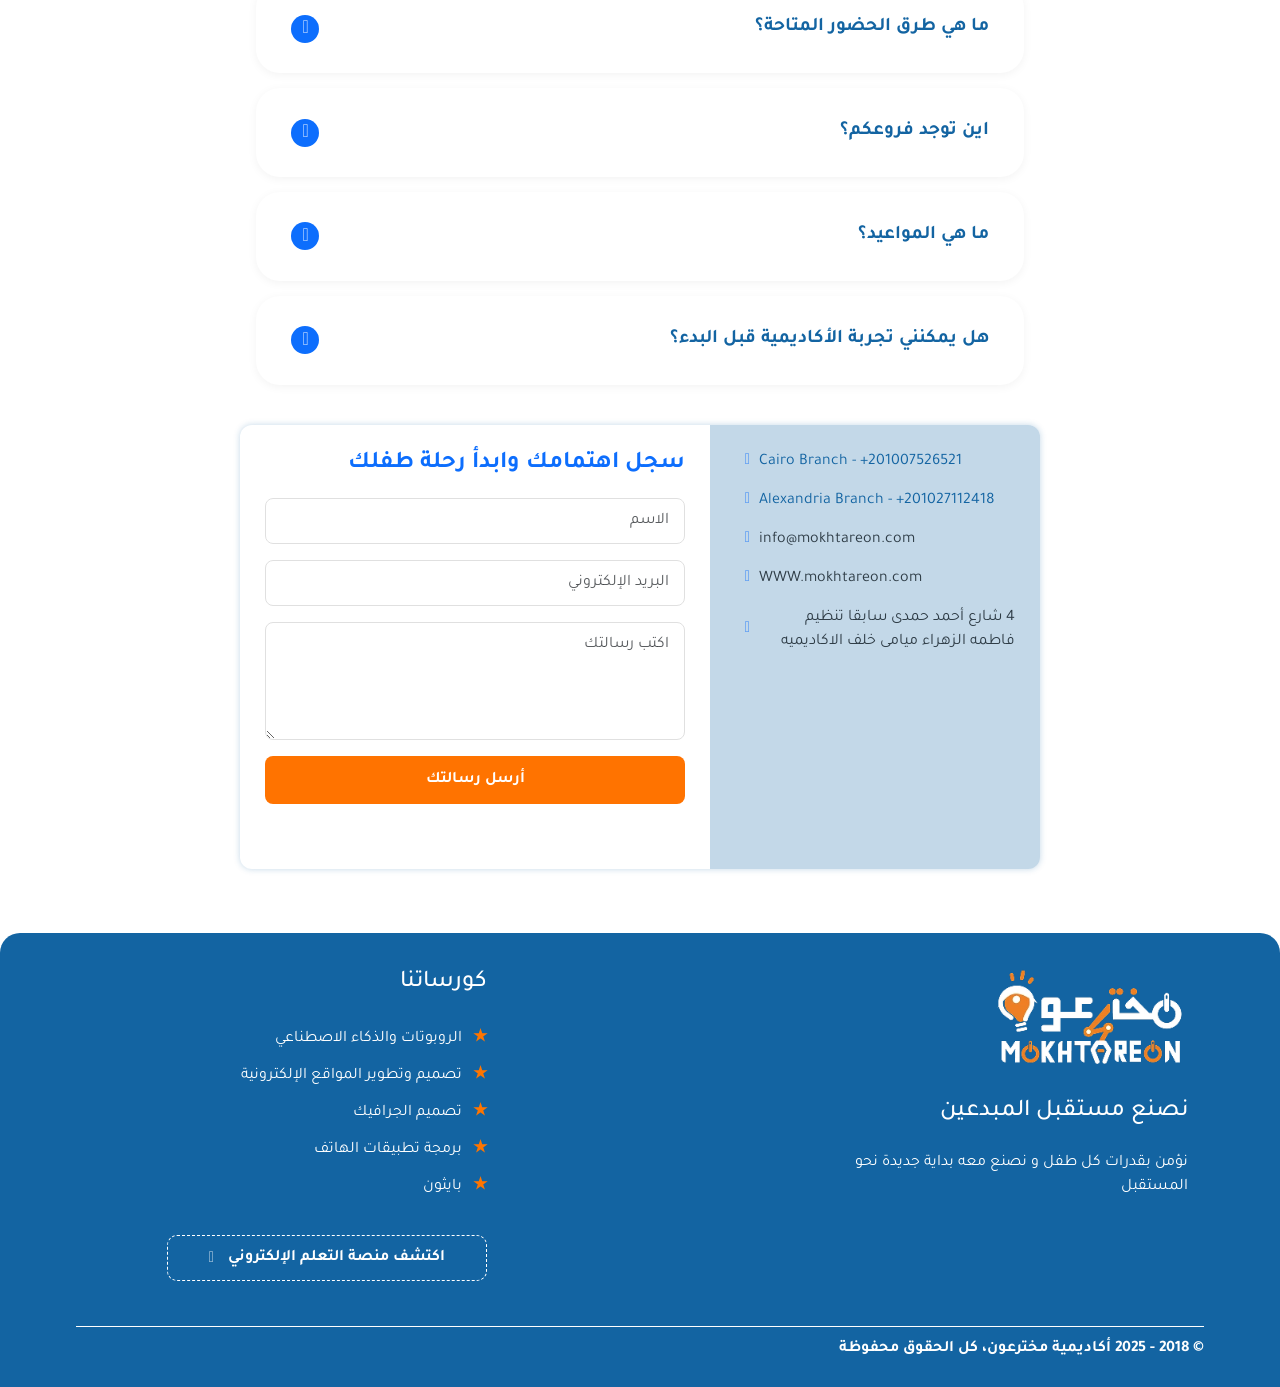
==== commit 30d1c3ae: "Add brand guidelines HTML and CSS files" ====
--- a/index.html
+++ b/index.html
@@ -29,7 +29,7 @@
           </ul>
         </nav>    
         <div class="i_btn">
-          <button><a href="book.html" data-translate="book_now" onclick="return preserveLanguage(this)">احجز الان</a></button>
+          <!-- <button><a href="book.html" data-translate="book_now" onclick="return preserveLanguage(this)">احجز الان</a></button> -->
           <div class="lang-btn d-flex align-items-center justify-content-center">
             <i class="fa-solid fa-globe" data-language="ar" title="Change Language" style="cursor: pointer; font-size: 1.5rem; padding: 8px; color: #007bff;" onclick="translatePage(this.getAttribute('data-language') === 'ar' ? 'en' : 'ar'); this.setAttribute('data-language', this.getAttribute('data-language') === 'ar' ? 'en' : 'ar');"></i>
             <span id="lang-indicator" style="cursor: pointer;font-size: 1.5rem; font-weight: bold; color: #007bff;"onclick="translatePage(this.getAttribute('data-language') === 'ar' ? 'en' : 'ar'); this.setAttribute('data-language', this.getAttribute('data-language') === 'ar' ? 'en' : 'ar');">AR</span>
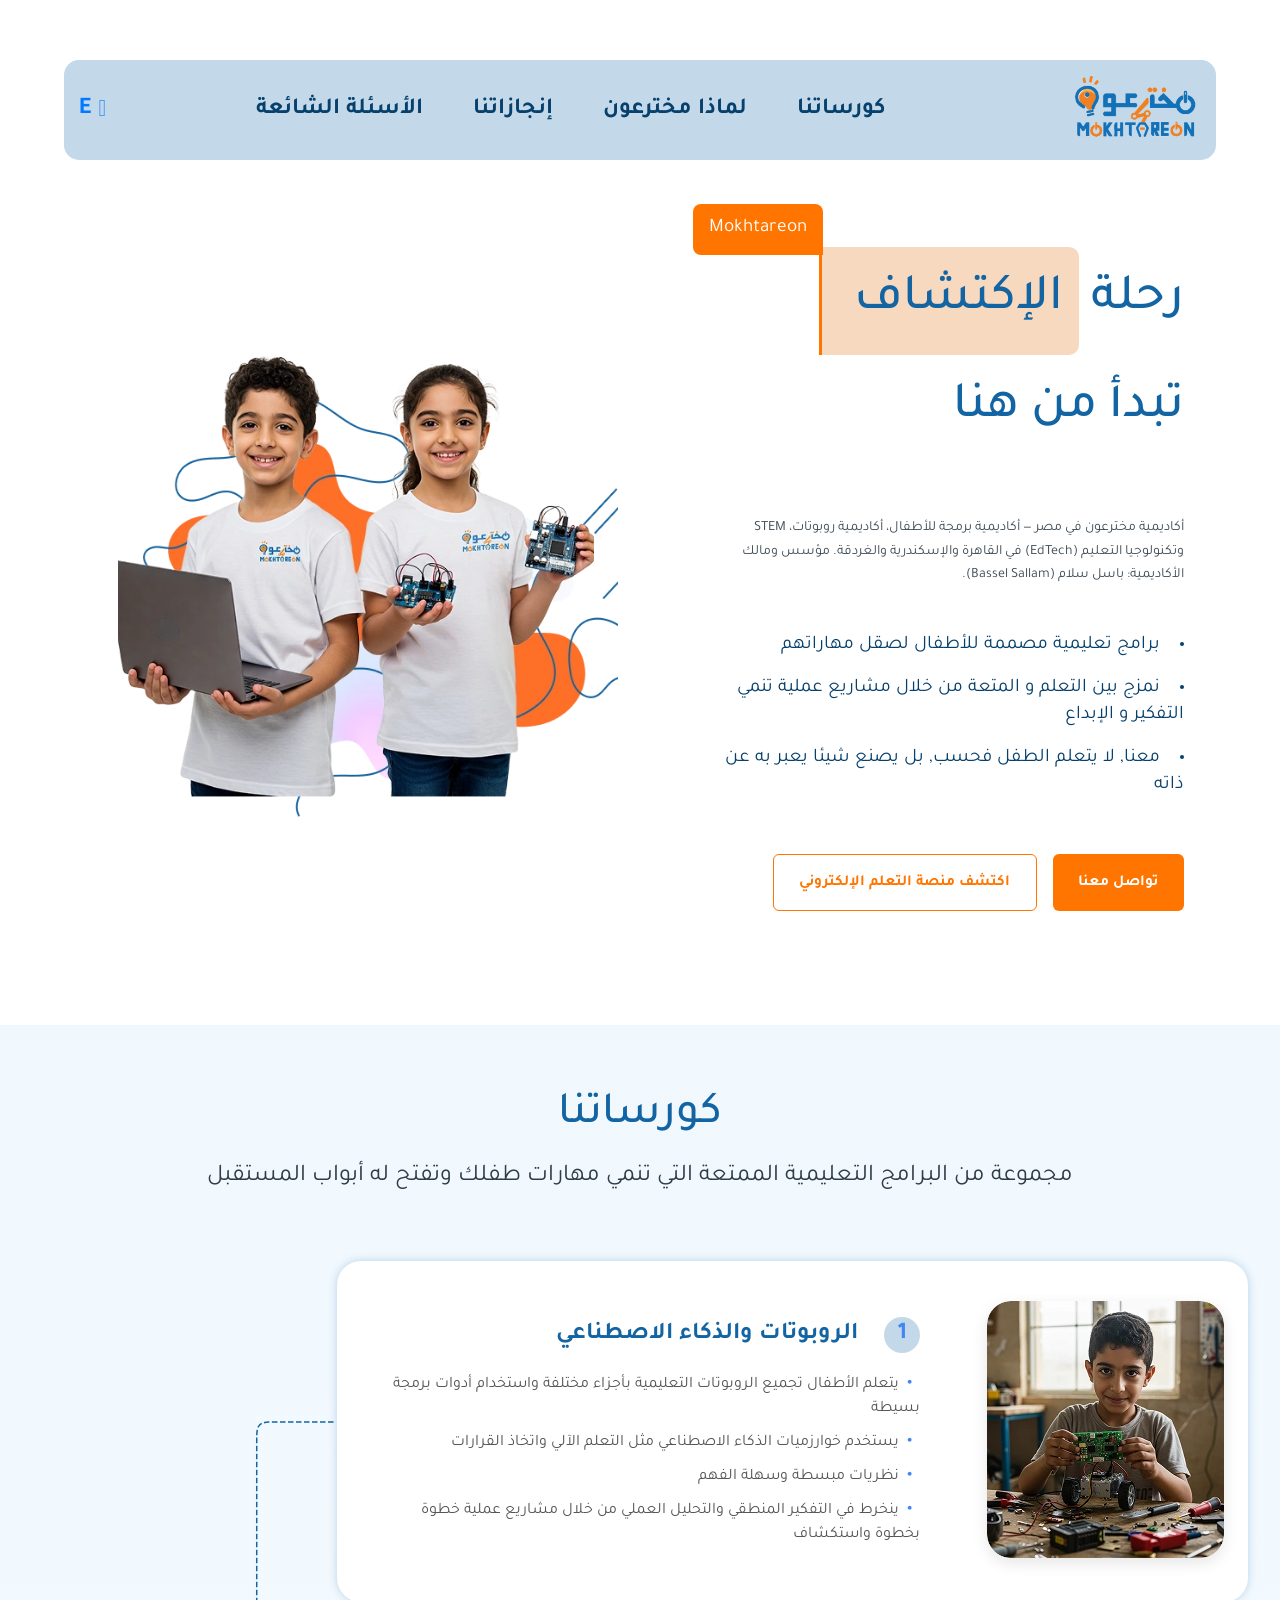
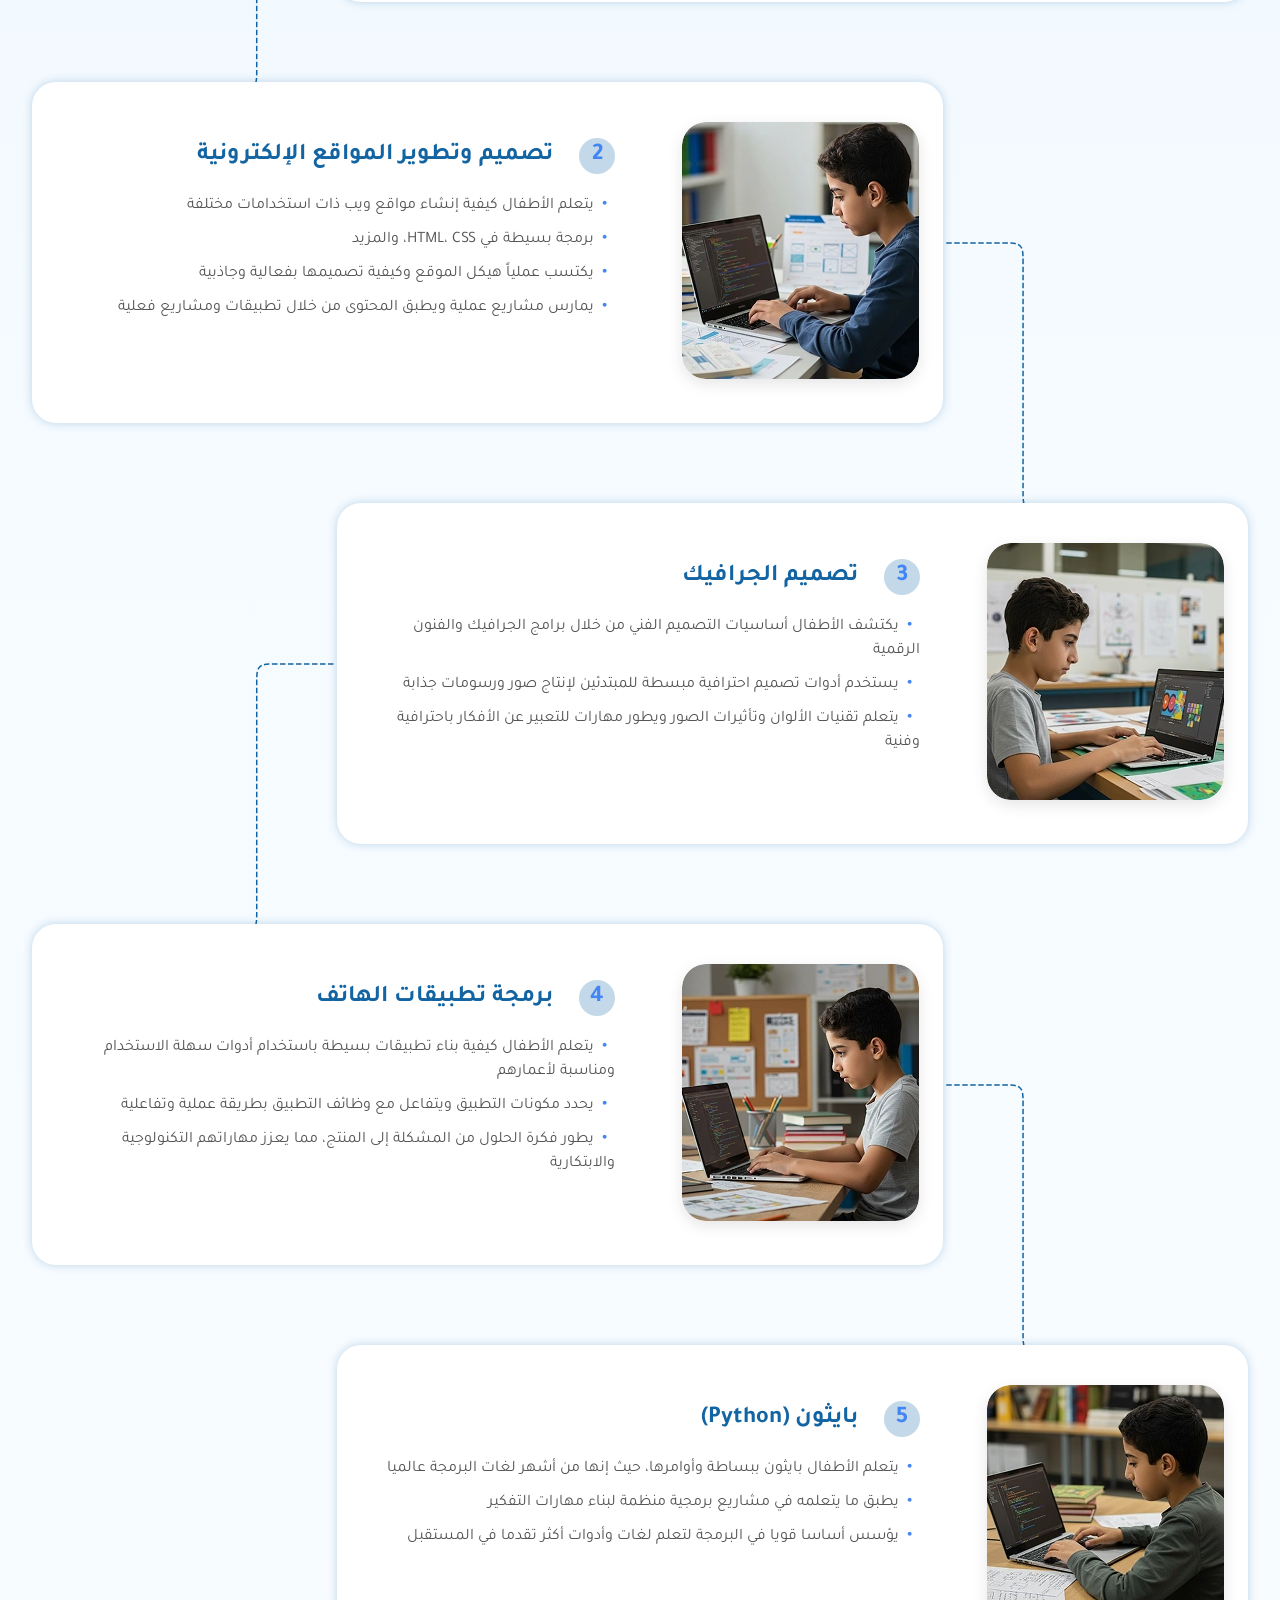
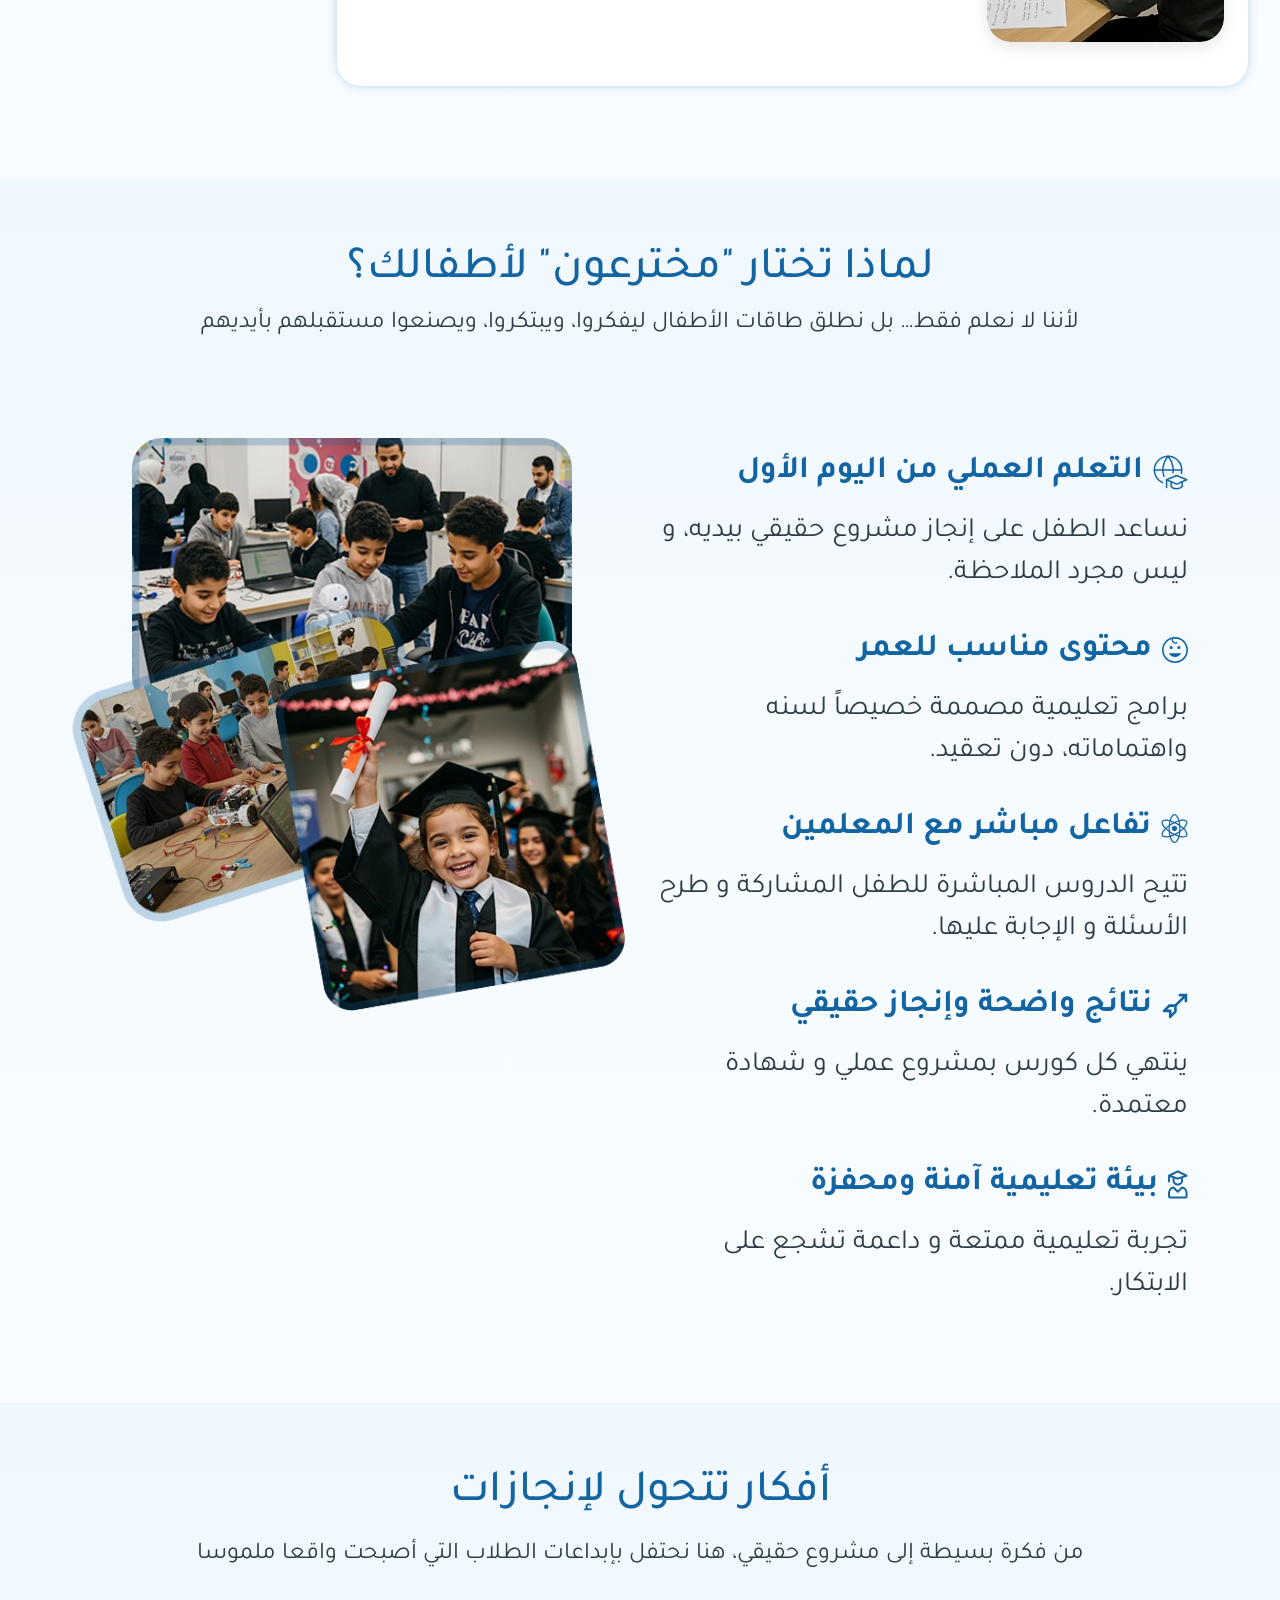
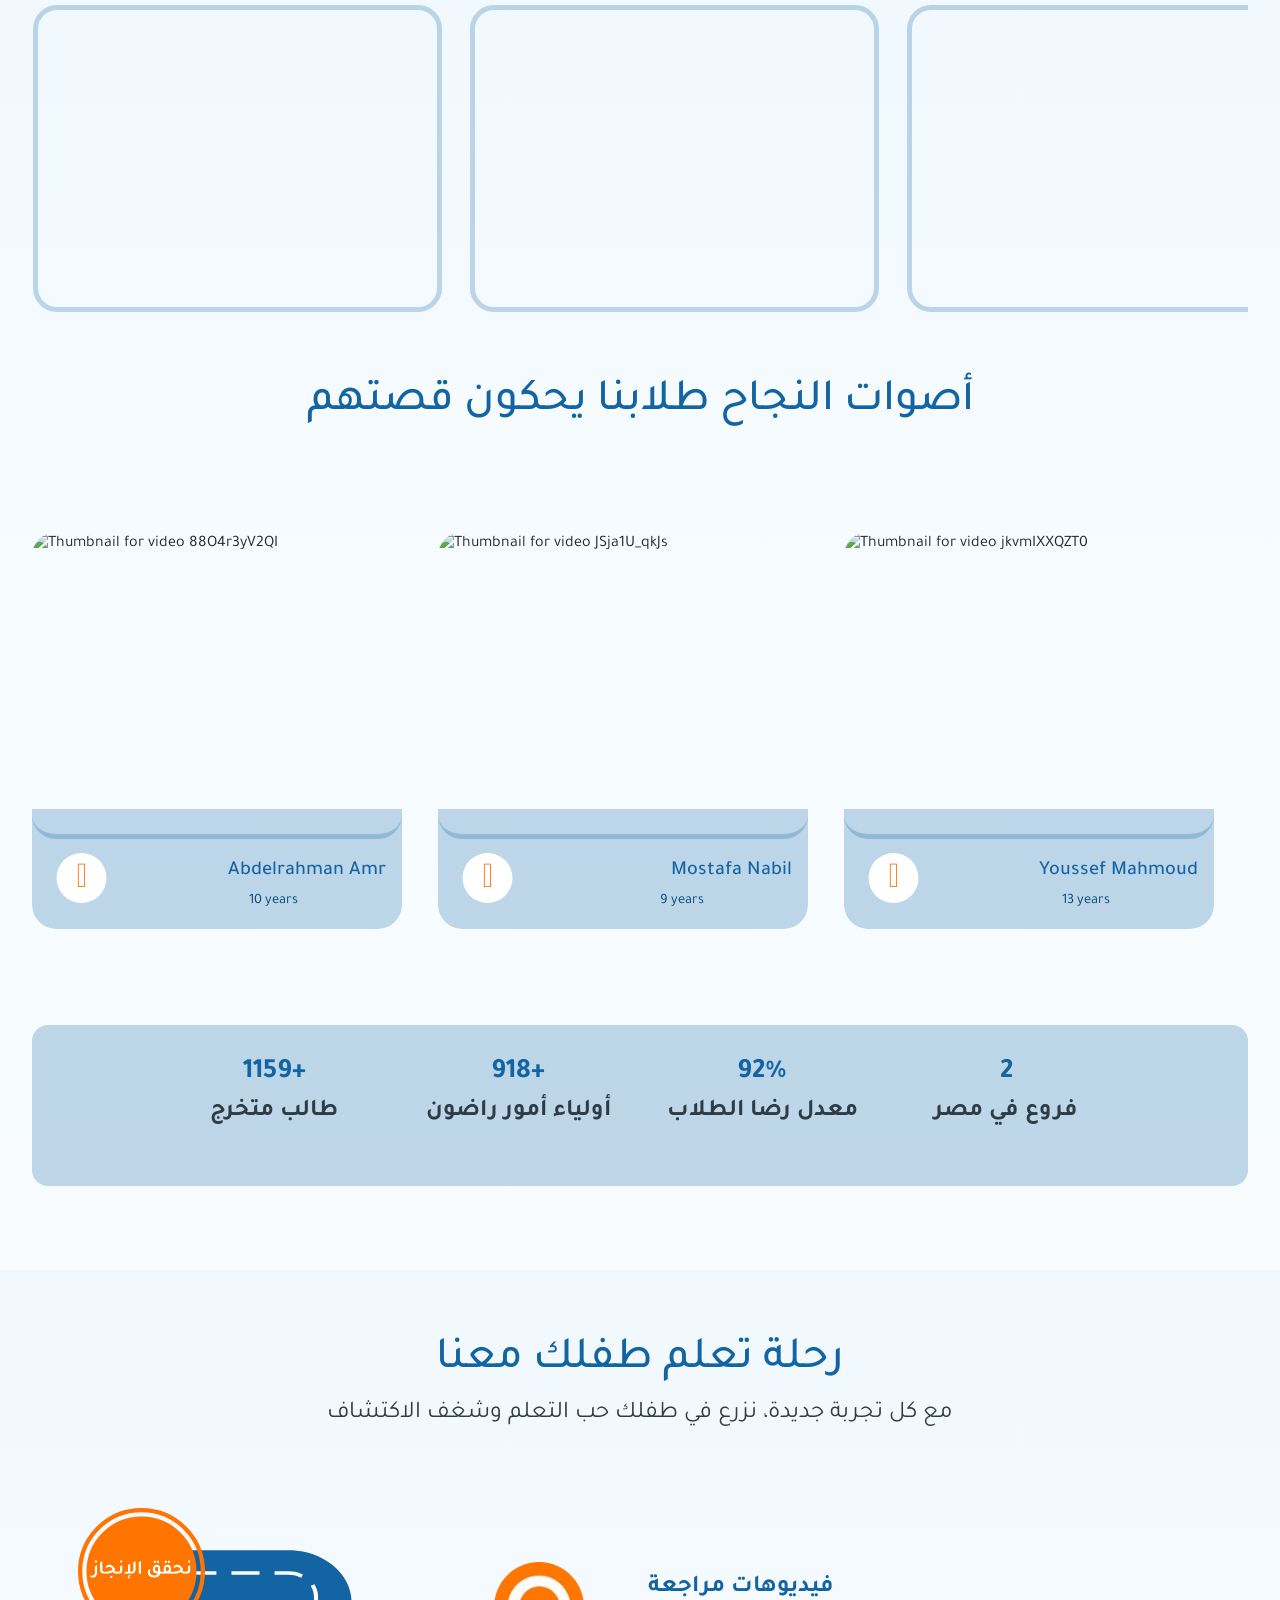
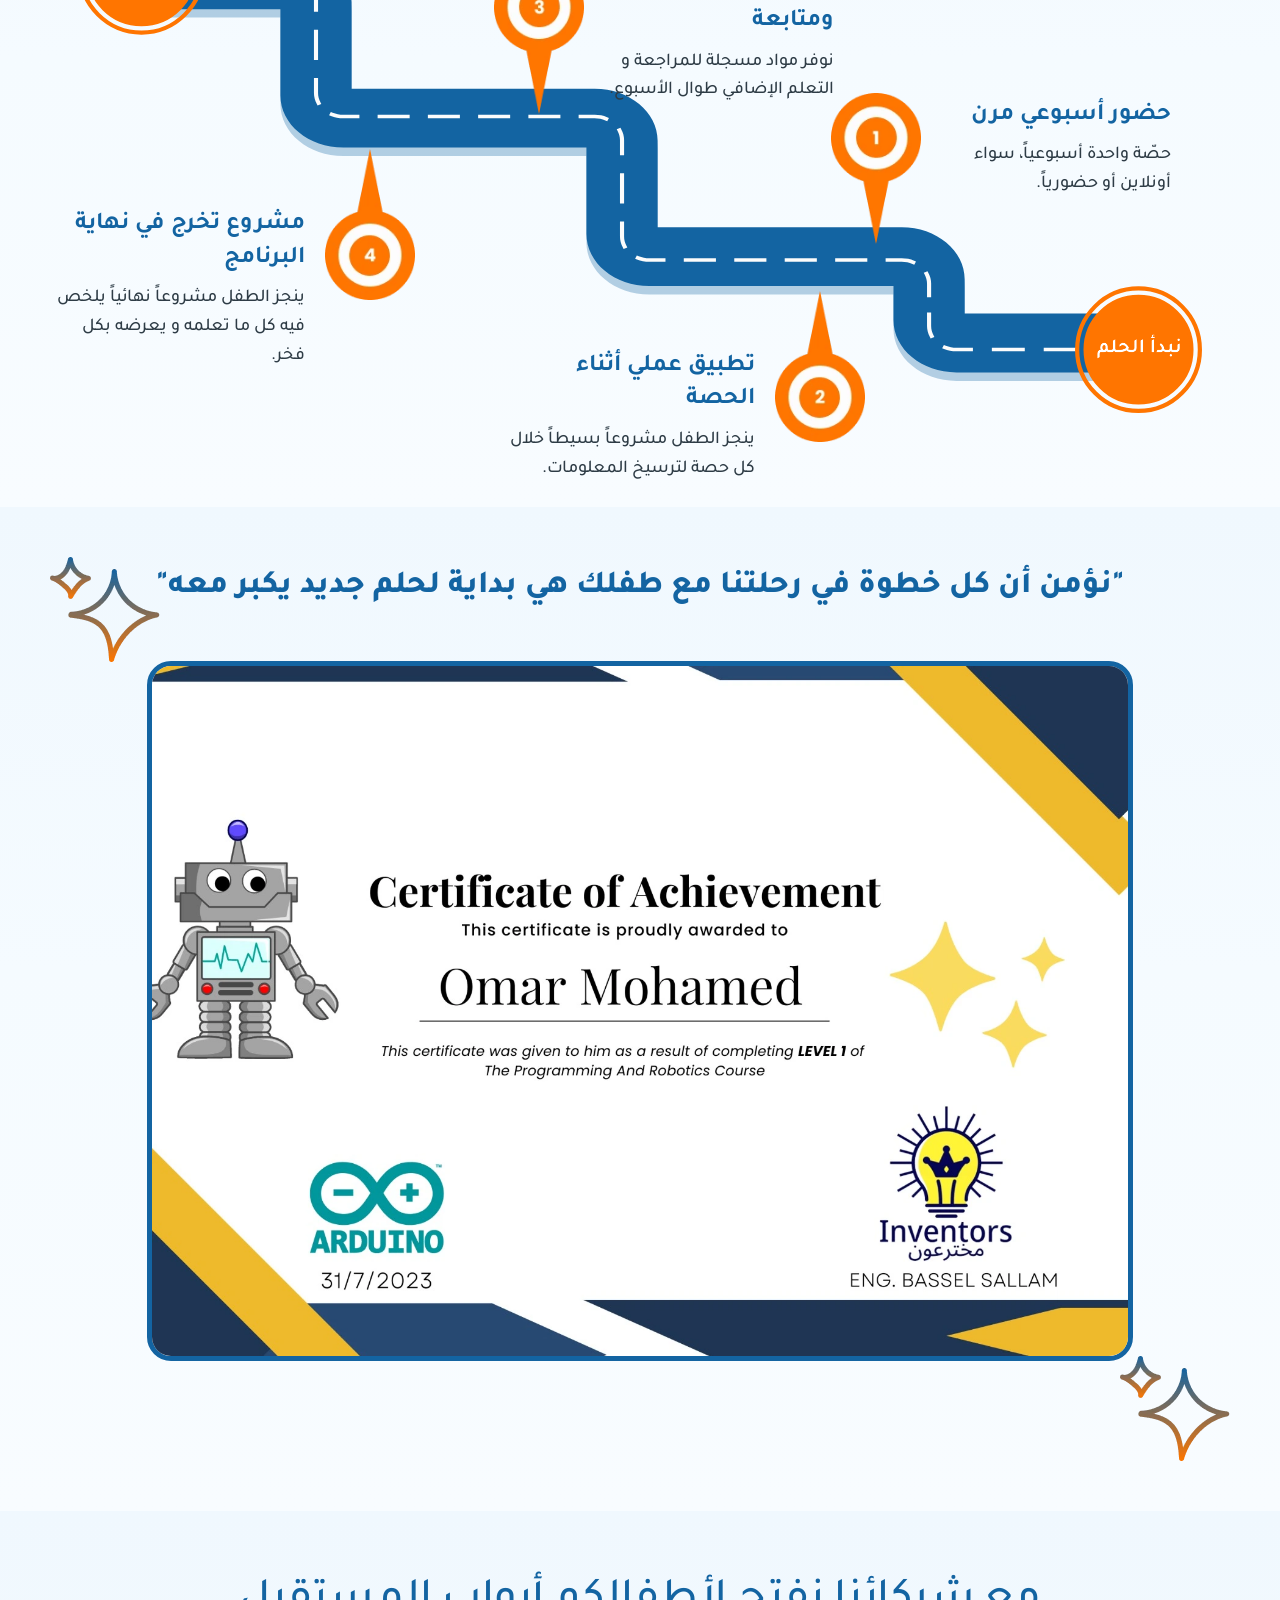
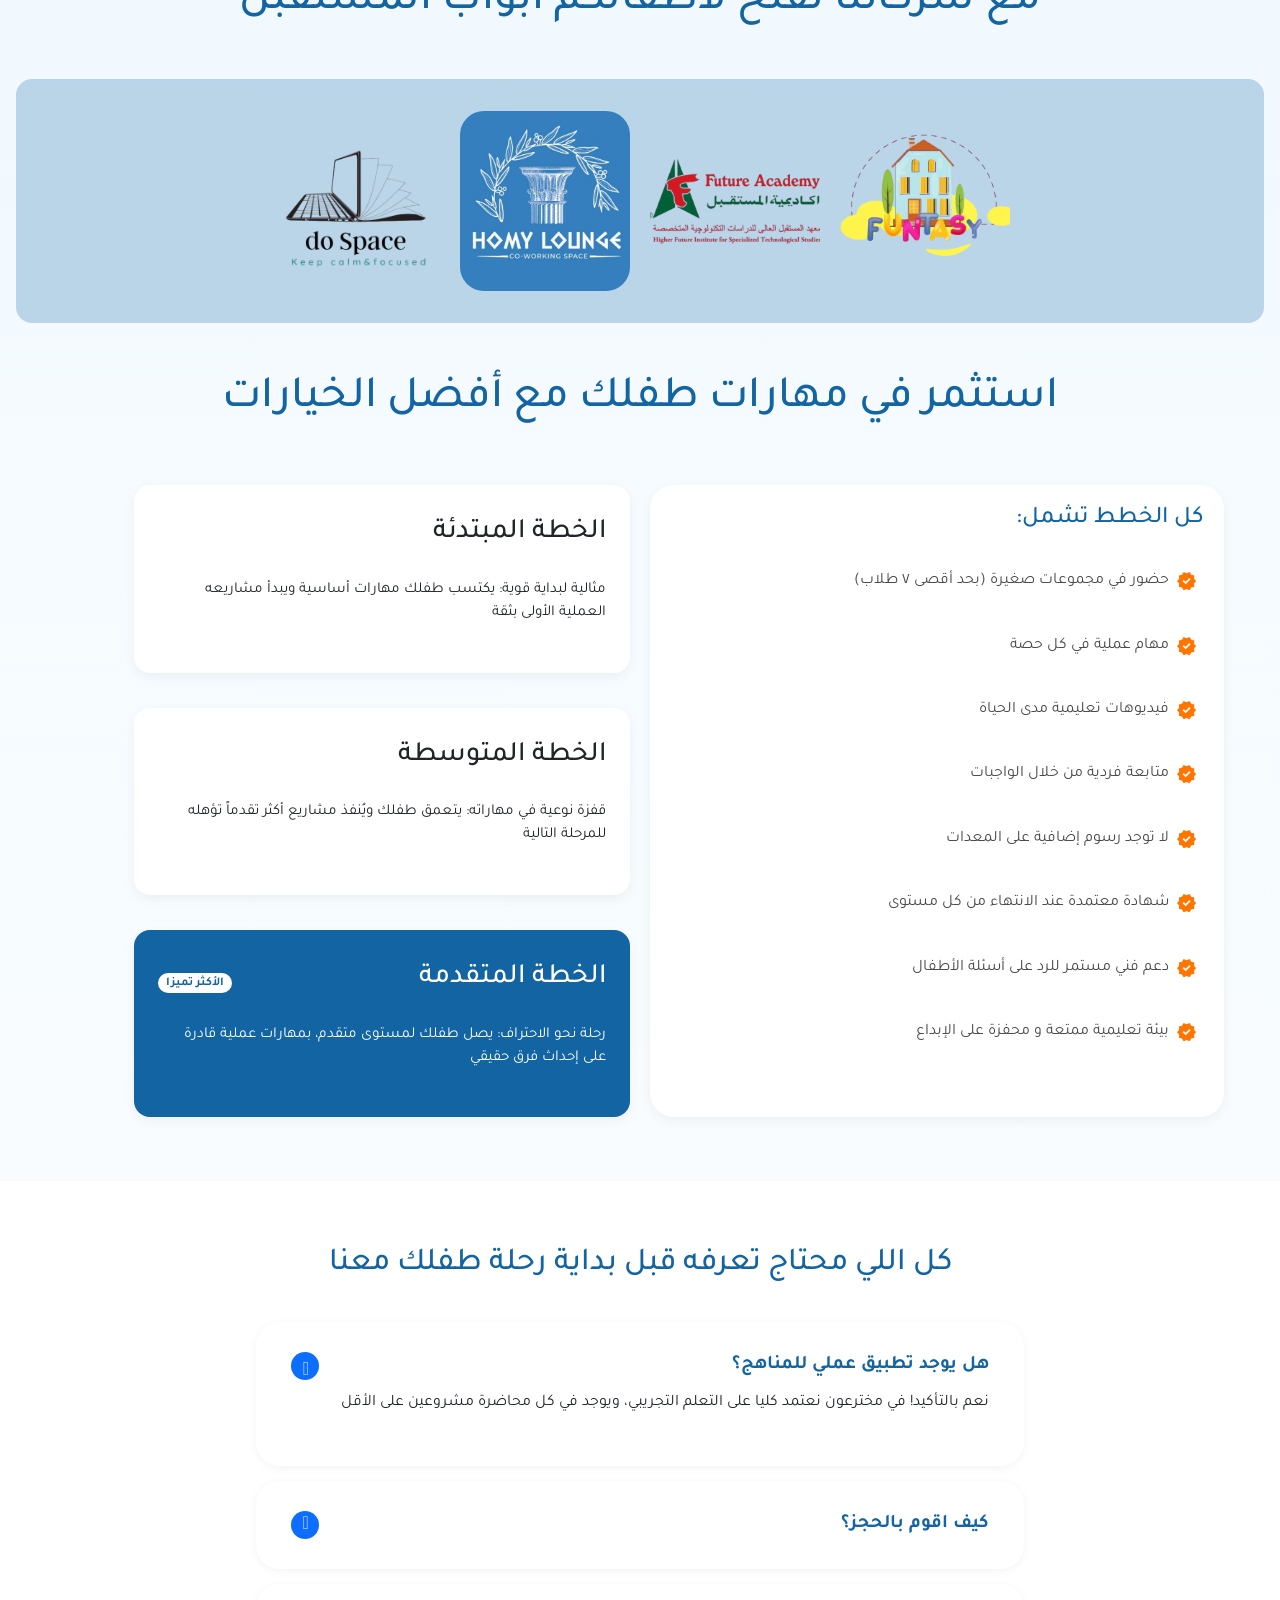
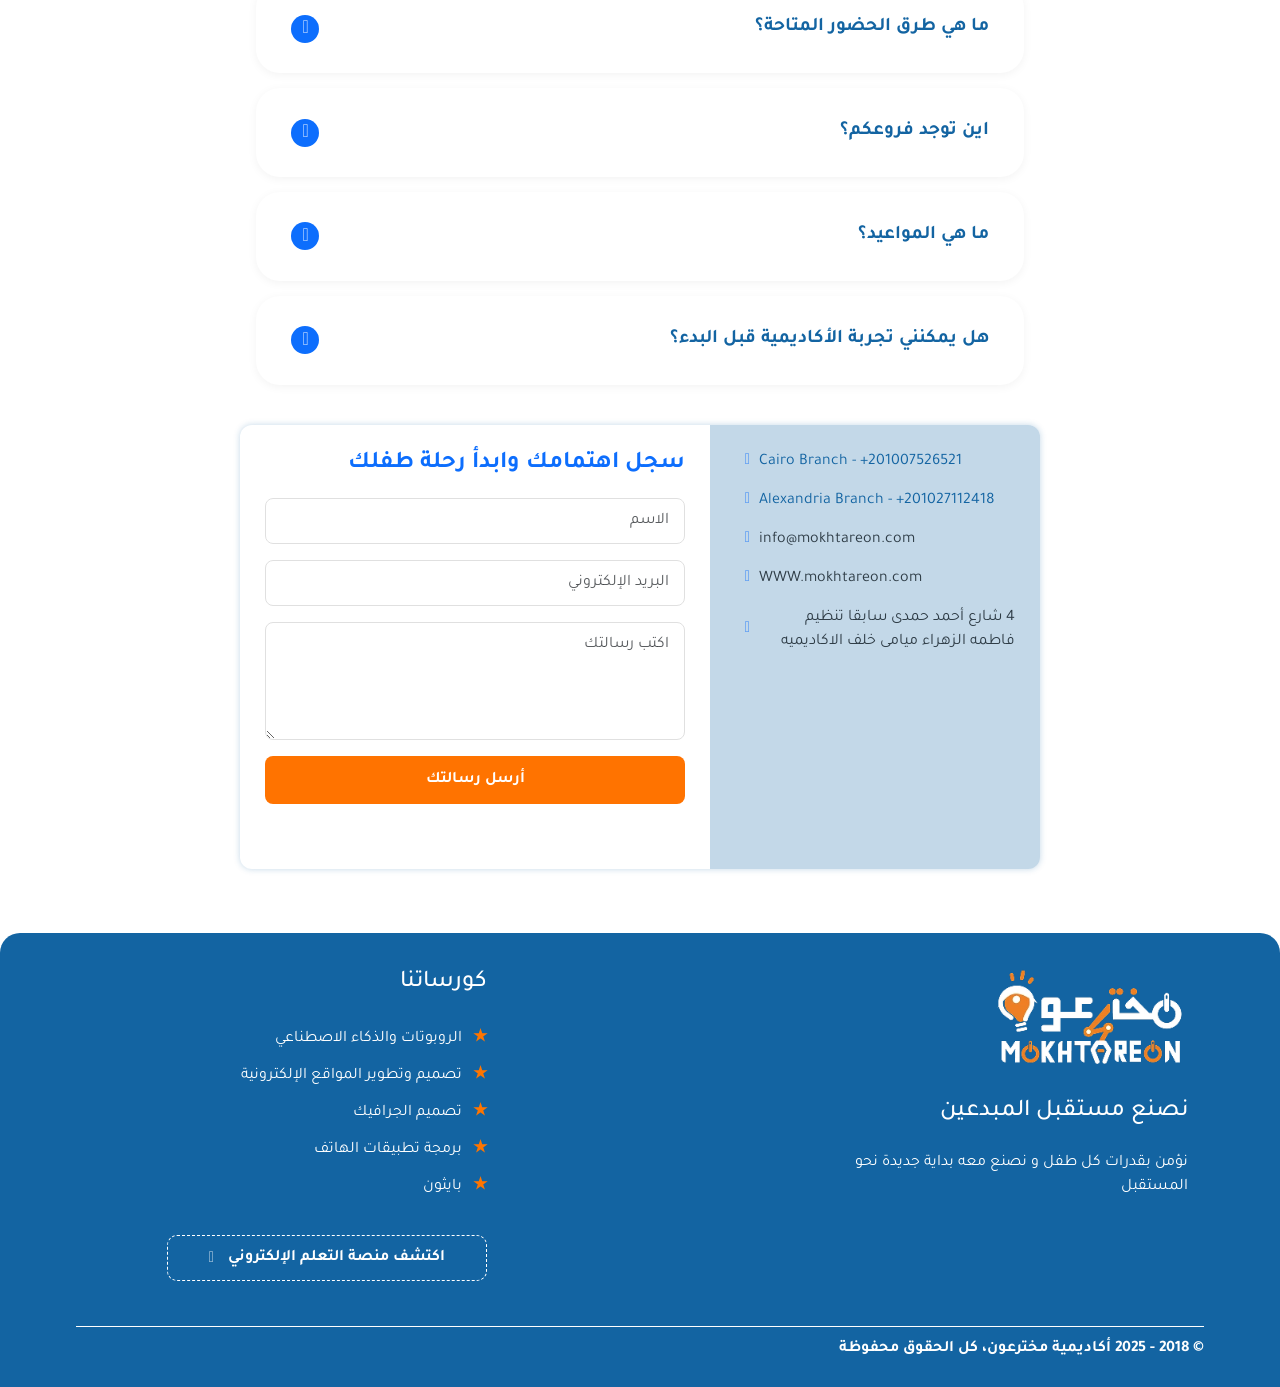
==== commit c1e20e13: "Enhance SEO and metadata across multiple HTML files; add robots.txt and sitemap.xml for better index" ====
--- a/index.html
+++ b/index.html
@@ -3,6 +3,42 @@
   <head>
     <meta charset="UTF-8" />
     <meta name="viewport" content="width=device-width, initial-scale=1.0" />
+    <meta
+      name="description"
+      id="meta-description"
+      content="أكاديمية مخترعون — أكاديمية برمجة وروبوتات وتكنولوجيا تعليم (EdTech) للأطفال في مصر (القاهرة، الإسكندرية، الغردقة). دورات STEM، بايثون، الذكاء الاصطناعي. مؤسس ومالك: باسل سلام." />
+    <meta
+      name="keywords"
+      content="أكاديمية برمجة للأطفال, أكاديمية روبوتات, أكاديمية STEM, تكنولوجيا التعليم, Mokhtareon, programming academy Egypt, robotics academy, kids coding, edtech Egypt, Bassel Sallam, باسل سلام" />
+    <meta name="author" content="Bassel Sallam" />
+    <meta name="owner" content="Bassel Sallam" />
+    <meta name="robots" content="index, follow, max-image-preview:large" />
+    <meta name="theme-color" content="#1364A2" />
+    <link rel="canonical" href="https://www.mokhtareon.com/" />
+    <link rel="alternate" hreflang="ar" href="https://www.mokhtareon.com/" />
+    <link rel="alternate" hreflang="en" href="https://www.mokhtareon.com/" />
+    <link rel="alternate" hreflang="x-default" href="https://www.mokhtareon.com/" />
+    <meta property="og:type" content="website" />
+    <meta property="og:site_name" content="Mokhtareon | المخترعون" />
+    <meta property="og:url" content="https://www.mokhtareon.com/" />
+    <meta property="og:locale" content="ar_EG" />
+    <meta property="og:locale:alternate" content="en_US" />
+    <meta
+      property="og:title"
+      id="og-title"
+      content="المخترعون | أكاديمية برمجة وروبوتات وSTEM للأطفال في مصر" />
+    <meta
+      property="og:description"
+      id="og-description"
+      content="أكاديمية مخترعون — برمجة، روبوتات، STEM وتكنولوجيا تعليم للأطفال في مصر. مؤسس ومالك: باسل سلام." />
+    <meta property="og:image" content="https://www.mokhtareon.com/imgs/hero%20photo.webp" />
+    <meta name="twitter:card" content="summary_large_image" />
+    <meta name="twitter:title" id="twitter-title" content="المخترعون | أكاديمية برمجة وروبوتات للأطفال في مصر" />
+    <meta
+      name="twitter:description"
+      id="twitter-description"
+      content="أكاديمية برمجة وروبوتات وSTEM وتكنولوجيا تعليم للأطفال في مصر — Mokhtareon." />
+    <meta name="twitter:image" content="https://www.mokhtareon.com/imgs/hero%20photo.webp" />
     <link rel="preconnect" href="https://fonts.googleapis.com" />
     <link rel="preconnect" href="https://fonts.gstatic.com" crossorigin />
     <link href="https://fonts.googleapis.com/css2?family=Tajawal:wght@200;300;400;500;700;800;900&display=swap" rel="stylesheet" />
@@ -13,13 +49,189 @@
 
     <link rel="icon" href="imgs/Artboard 1 copy.svg" type="image/x-icon" />
     <script src="js/translate.js"></script>
-    <title data-translate="title">المخترعون</title>
+    <title data-translate="title">المخترعون | أكاديمية برمجة وروبوتات وSTEM للأطفال في مصر</title>
+    <script type="application/ld+json">
+      {
+        "@context": "https://schema.org",
+        "@graph": [
+          {
+            "@type": "EducationalOrganization",
+            "@id": "https://www.mokhtareon.com/#organization",
+            "name": "Mokhtareon",
+            "alternateName": ["المخترعون", "أكاديمية مخترعون"],
+            "url": "https://www.mokhtareon.com/",
+            "logo": "https://www.mokhtareon.com/imgs/image%2034.svg",
+            "image": "https://www.mokhtareon.com/imgs/hero%20photo.webp",
+            "description": "Egyptian kids programming, robotics, STEM and edtech academy. Founder and Owner: Bassel Sallam (باسل سلام).",
+            "email": "info@mokhtareon.com",
+            "telephone": ["+201007526521", "+201027112418"],
+            "founder": {
+              "@type": "Person",
+              "name": "Bassel Sallam",
+              "alternateName": "باسل سلام",
+              "jobTitle": "Founder and Owner"
+            },
+            "owner": {
+              "@type": "Person",
+              "name": "Bassel Sallam",
+              "alternateName": "باسل سلام",
+              "jobTitle": "Founder and Owner"
+            },
+            "areaServed": [
+              { "@type": "Country", "name": "Egypt" },
+              { "@type": "City", "name": "Cairo" },
+              { "@type": "City", "name": "Alexandria" },
+              { "@type": "City", "name": "Hurghada" }
+            ],
+            "address": {
+              "@type": "PostalAddress",
+              "streetAddress": "4 شارع أحمد حمدى سابقا تنظيم فاطمه الزهراء ميامى خلف الاكاديميه",
+              "addressLocality": "Alexandria",
+              "addressCountry": "EG"
+            },
+            "sameAs": ["https://www.mokhtareon.com/", "https://eg-learn.vercel.app"],
+            "knowsAbout": [
+              "Robotics",
+              "Programming",
+              "STEM education",
+              "Artificial Intelligence",
+              "EdTech",
+              "Python",
+              "Web development"
+            ],
+            "inLanguage": ["ar", "en"]
+          },
+          {
+            "@type": "WebSite",
+            "@id": "https://www.mokhtareon.com/#website",
+            "url": "https://www.mokhtareon.com/",
+            "name": "Mokhtareon | المخترعون",
+            "description": "Kids programming, robotics and STEM academy in Egypt",
+            "publisher": { "@id": "https://www.mokhtareon.com/#organization" },
+            "inLanguage": ["ar", "en"]
+          },
+          {
+            "@type": "ItemList",
+            "@id": "https://www.mokhtareon.com/#courses",
+            "name": "Mokhtareon Courses",
+            "itemListElement": [
+              {
+                "@type": "ListItem",
+                "position": 1,
+                "item": {
+                  "@type": "Course",
+                  "name": "Robotics and Artificial Intelligence",
+                  "alternateName": "الروبوتات والذكاء الاصطناعي",
+                  "description": "Kids robotics and AI academy course in Egypt",
+                  "provider": { "@id": "https://www.mokhtareon.com/#organization" }
+                }
+              },
+              {
+                "@type": "ListItem",
+                "position": 2,
+                "item": {
+                  "@type": "Course",
+                  "name": "Website Design and Development",
+                  "alternateName": "تصميم وتطوير المواقع الإلكترونية",
+                  "description": "Kids web development and programming course",
+                  "provider": { "@id": "https://www.mokhtareon.com/#organization" }
+                }
+              },
+              {
+                "@type": "ListItem",
+                "position": 3,
+                "item": {
+                  "@type": "Course",
+                  "name": "Graphic Design",
+                  "alternateName": "تصميم الجرافيك",
+                  "provider": { "@id": "https://www.mokhtareon.com/#organization" }
+                }
+              },
+              {
+                "@type": "ListItem",
+                "position": 4,
+                "item": {
+                  "@type": "Course",
+                  "name": "Mobile App Programming",
+                  "alternateName": "برمجة تطبيقات الهاتف",
+                  "provider": { "@id": "https://www.mokhtareon.com/#organization" }
+                }
+              },
+              {
+                "@type": "ListItem",
+                "position": 5,
+                "item": {
+                  "@type": "Course",
+                  "name": "Python Programming for Kids",
+                  "alternateName": "بايثون (Python)",
+                  "provider": { "@id": "https://www.mokhtareon.com/#organization" }
+                }
+              }
+            ]
+          },
+          {
+            "@type": "FAQPage",
+            "@id": "https://www.mokhtareon.com/#faq",
+            "mainEntity": [
+              {
+                "@type": "Question",
+                "name": "هل يوجد تطبيق عملي للمناهج؟",
+                "acceptedAnswer": {
+                  "@type": "Answer",
+                  "text": "نعم بالتأكيد! في مخترعون نعتمد كليا على التعلم التجريبي، ويوجد في كل محاضرة مشروعين على الأقل"
+                }
+              },
+              {
+                "@type": "Question",
+                "name": "كيف اقوم بالحجز؟",
+                "acceptedAnswer": {
+                  "@type": "Answer",
+                  "text": "يمكنك التواصل معنا على الأرقام الموضحة بالموقع، او الحجز عن طريق زر احجز الآن، او عن طريق الواتساب"
+                }
+              },
+              {
+                "@type": "Question",
+                "name": "ما هي طرق الحضور المتاحة؟",
+                "acceptedAnswer": {
+                  "@type": "Answer",
+                  "text": "لدينا 4 أنواع من الحضور (حضور فعلي في أحد الفروع – حضور أونلاين – حضور مدمج – شراء كورسات مسجلة على منصة التعلم الإلكتروني)"
+                }
+              },
+              {
+                "@type": "Question",
+                "name": "اين توجد فروعكم؟",
+                "acceptedAnswer": {
+                  "@type": "Answer",
+                  "text": "لدينا فروع في محافظات القاهرة والإسكندرية والغردقة"
+                }
+              },
+              {
+                "@type": "Question",
+                "name": "ما هي المواعيد؟",
+                "acceptedAnswer": {
+                  "@type": "Answer",
+                  "text": "عند التسجيل سوف يقوم الكادر المتخصص بالتواصل معك لتحديد أنسب ميعاد لك"
+                }
+              },
+              {
+                "@type": "Question",
+                "name": "هل يمكنني تجربة الأكاديمية قبل البدء؟",
+                "acceptedAnswer": {
+                  "@type": "Answer",
+                  "text": "نعم بالتأكيد، نتيح حضور المحاضرة الأولى مجانًا"
+                }
+              }
+            ]
+          }
+        ]
+      }
+    </script>
   </head>
   <body>
     <a href="#" id="arrow-up"><i class="fa-solid fa-arrow-up-from-bracket"></i></a>
     <main>
       <header>
-        <img src="imgs/image 34.svg" alt="img">
+        <img src="imgs/image 34.svg" alt="شعار أكاديمية مخترعون Mokhtareon">
         <nav class="desktop-nav">
           <ul>
             <li><a href="#courses" data-translate="nav_courses">كورساتنا</a></li>
@@ -60,12 +272,15 @@
               <div class="special-text">
               <span data-translate="hero_title_2">الإكتشاف</span>       
                   <div class="div">
-                    <p>Mokhtarreon</p>
+                    <p>Mokhtareon</p>
                     </div>  
                 </div>
               
         </span><br><span data-translate="hero_title_3">تبدأ من هنا</span></h1>
             
+            <p class="seo-intro" data-translate="seo_intro">
+              أكاديمية مخترعون في مصر — أكاديمية برمجة للأطفال، أكاديمية روبوتات، STEM وتكنولوجيا التعليم (EdTech) في القاهرة والإسكندرية والغردقة. مؤسس ومالك الأكاديمية: باسل سلام (Bassel Sallam).
+            </p>
             <ul>
                 <li data-translate="list_item_1">برامج تعليمية مصممة للأطفال لصقل مهاراتهم</li>
                 <li data-translate="list_item_2">نمزج بين التعلم و المتعة من خلال مشاريع عملية تنمي التفكير و الإبداع</li>
@@ -77,7 +292,7 @@
             </div>
         </div>
         <div class="left">
-            <img src="imgs/hero photo.webp" alt="photo" class="down">
+            <img src="imgs/hero photo.webp" alt="أطفال يتعلمون البرمجة والروبوتات في أكاديمية مخترعون مصر" class="down">
             </div>
     </div>
     </main>
@@ -239,9 +454,9 @@
             </ul>
         </div>
     <div class="images">
-        <img src="imgs/image 44.webp" alt="photo">
-        <img src="imgs/image 42.webp" alt="photo">
-        <img src="imgs/image 47.webp" alt="photo">
+        <img src="imgs/image 44.webp" alt="مشروع طلاب أكاديمية مخترعون للروبوتات والبرمجة">
+        <img src="imgs/image 42.webp" alt="إنجازات طلاب أكاديمية STEM مخترعون">
+        <img src="imgs/image 47.webp" alt="مشاريع أطفال في أكاديمية البرمجة والروبوتات مخترعون">
     </div>
     
     </div>
@@ -806,7 +1021,7 @@
         <div class="container">
             <div class="above_line">
                 <div class="right">
-                    <img src="imgs/logo  2 1.webp" alt="Mokhtoreon Academy Logo">
+                    <img src="imgs/logo  2 1.webp" alt="شعار أكاديمية مخترعون Mokhtareon">
                     <h2 data-translate="footer_slogan">نصنع مستقبل المبدعين</h2>
                     <p data-translate="footer_desc">نؤمن بقدرات كل طفل و نصنع معه بداية جديدة نحو المستقبل</p>
                 </div>
--- a/css/style.css
+++ b/css/style.css
@@ -112,6 +112,18 @@
 {
     font: inherit;
     /* inherit font from html/body */
+}
+
+/* SEO intro (visible keyword context for crawlers) */
+.seo-intro
+{
+    font-size: clamp(0.875rem, 1.1vw, 1rem);
+    color: var(--secondary-color);
+    margin-top: 1rem;
+    margin-bottom: 0.5rem;
+    max-width: 42rem;
+    line-height: 1.65;
+    opacity: 0.92;
 }
 
 /* ── Hero CONTAINERS ───────────────────────────────────────────────────── */
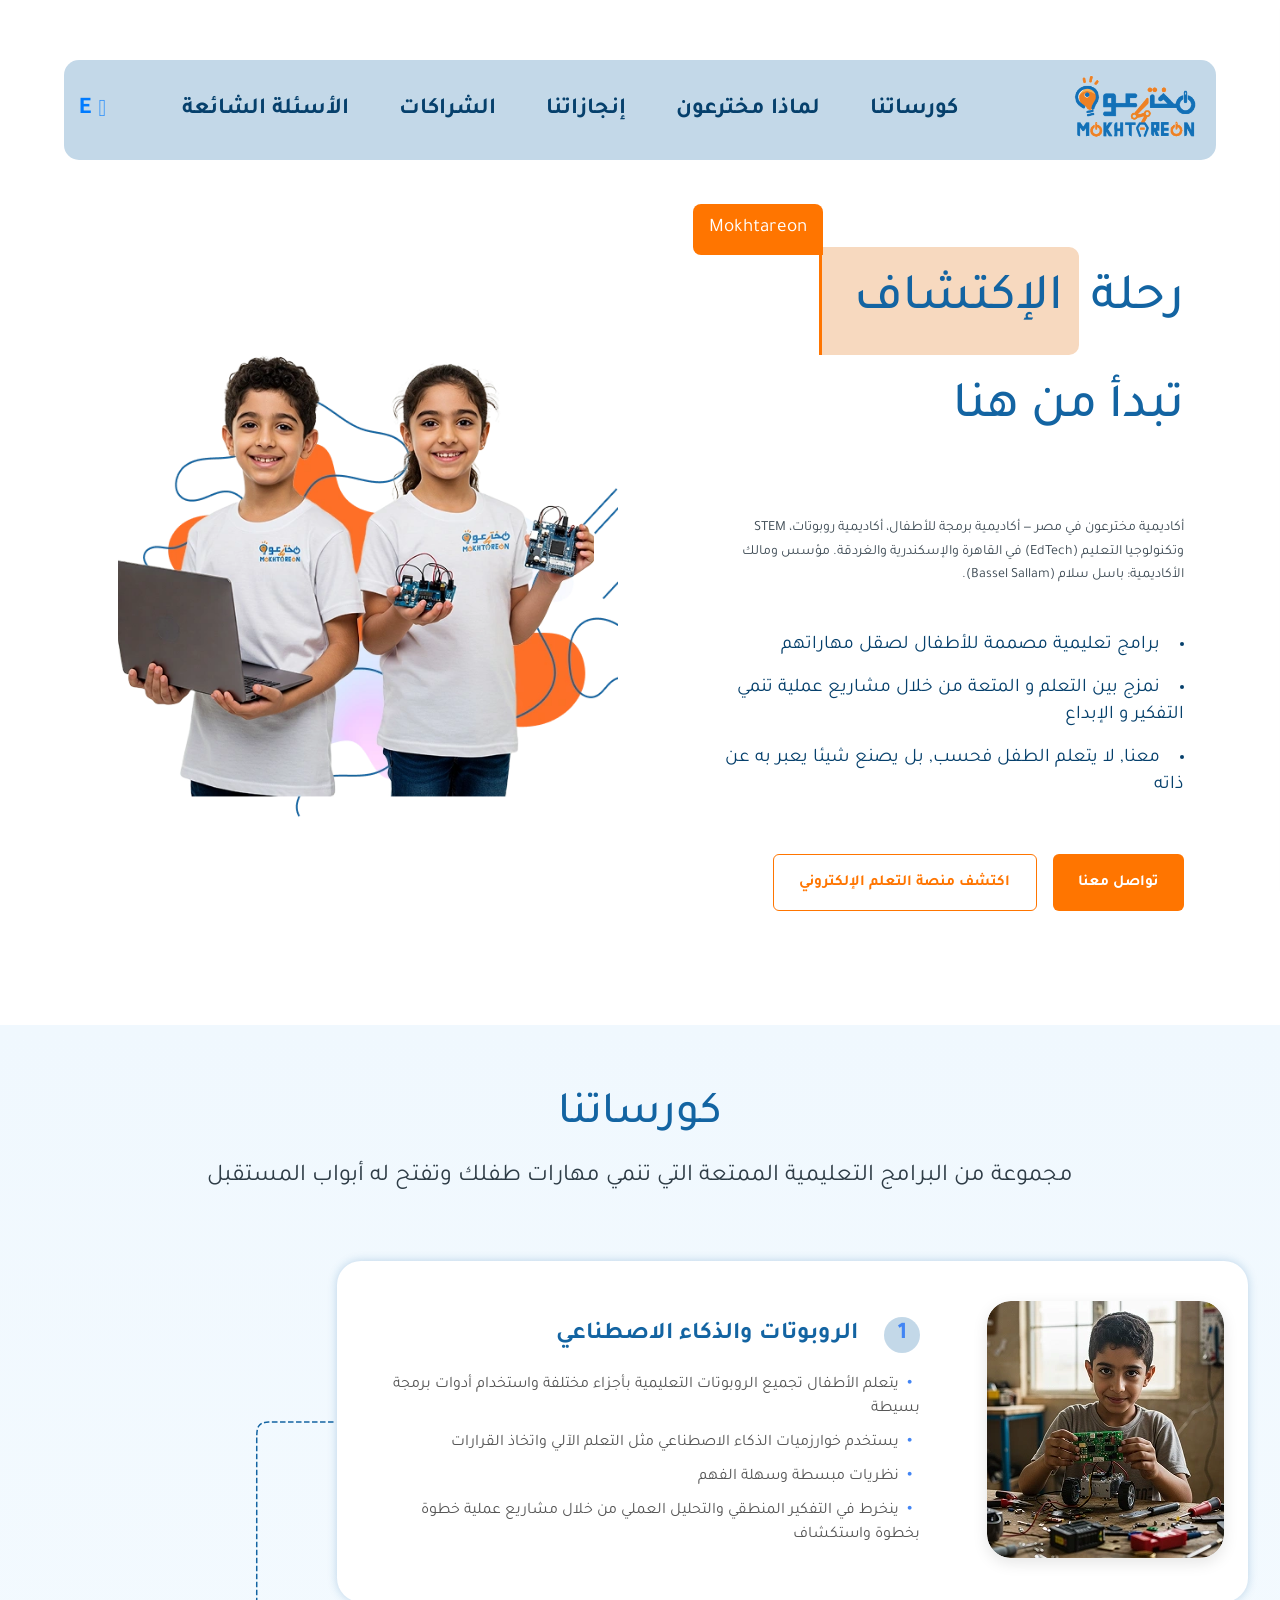
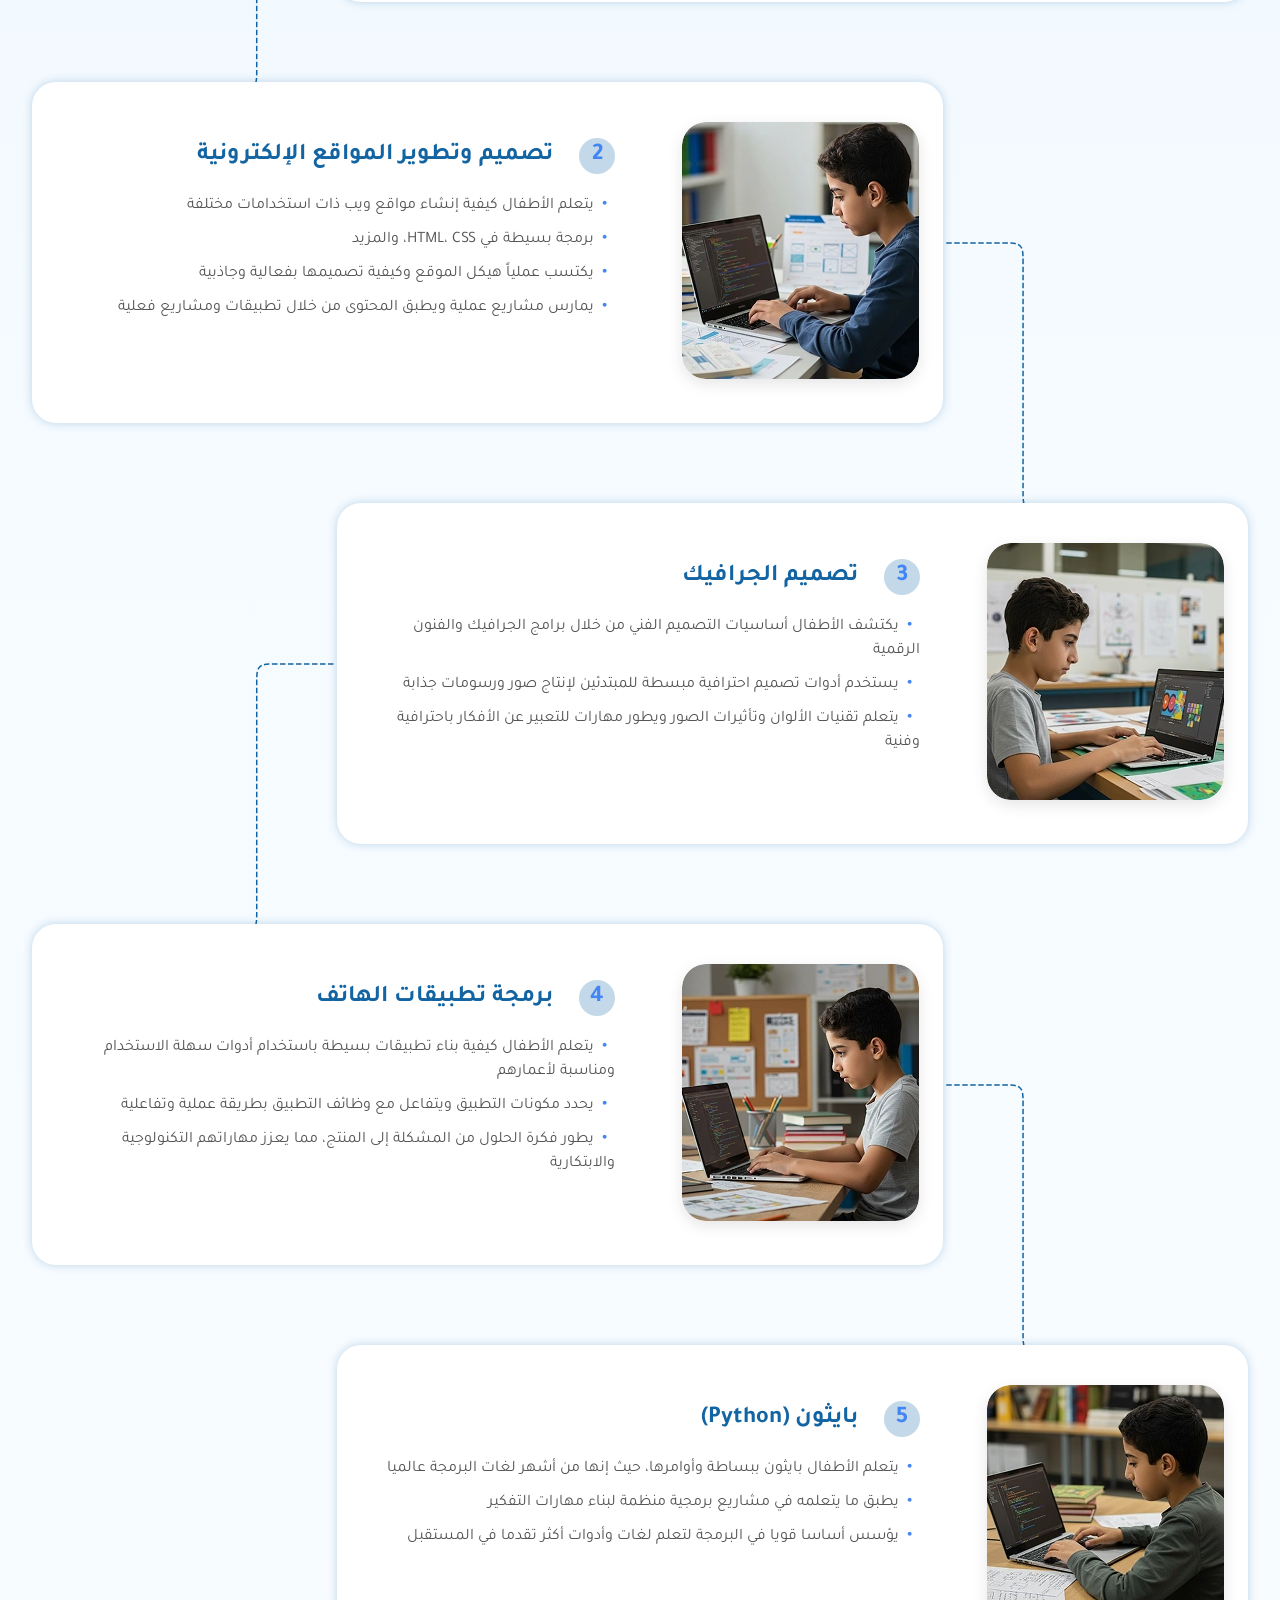
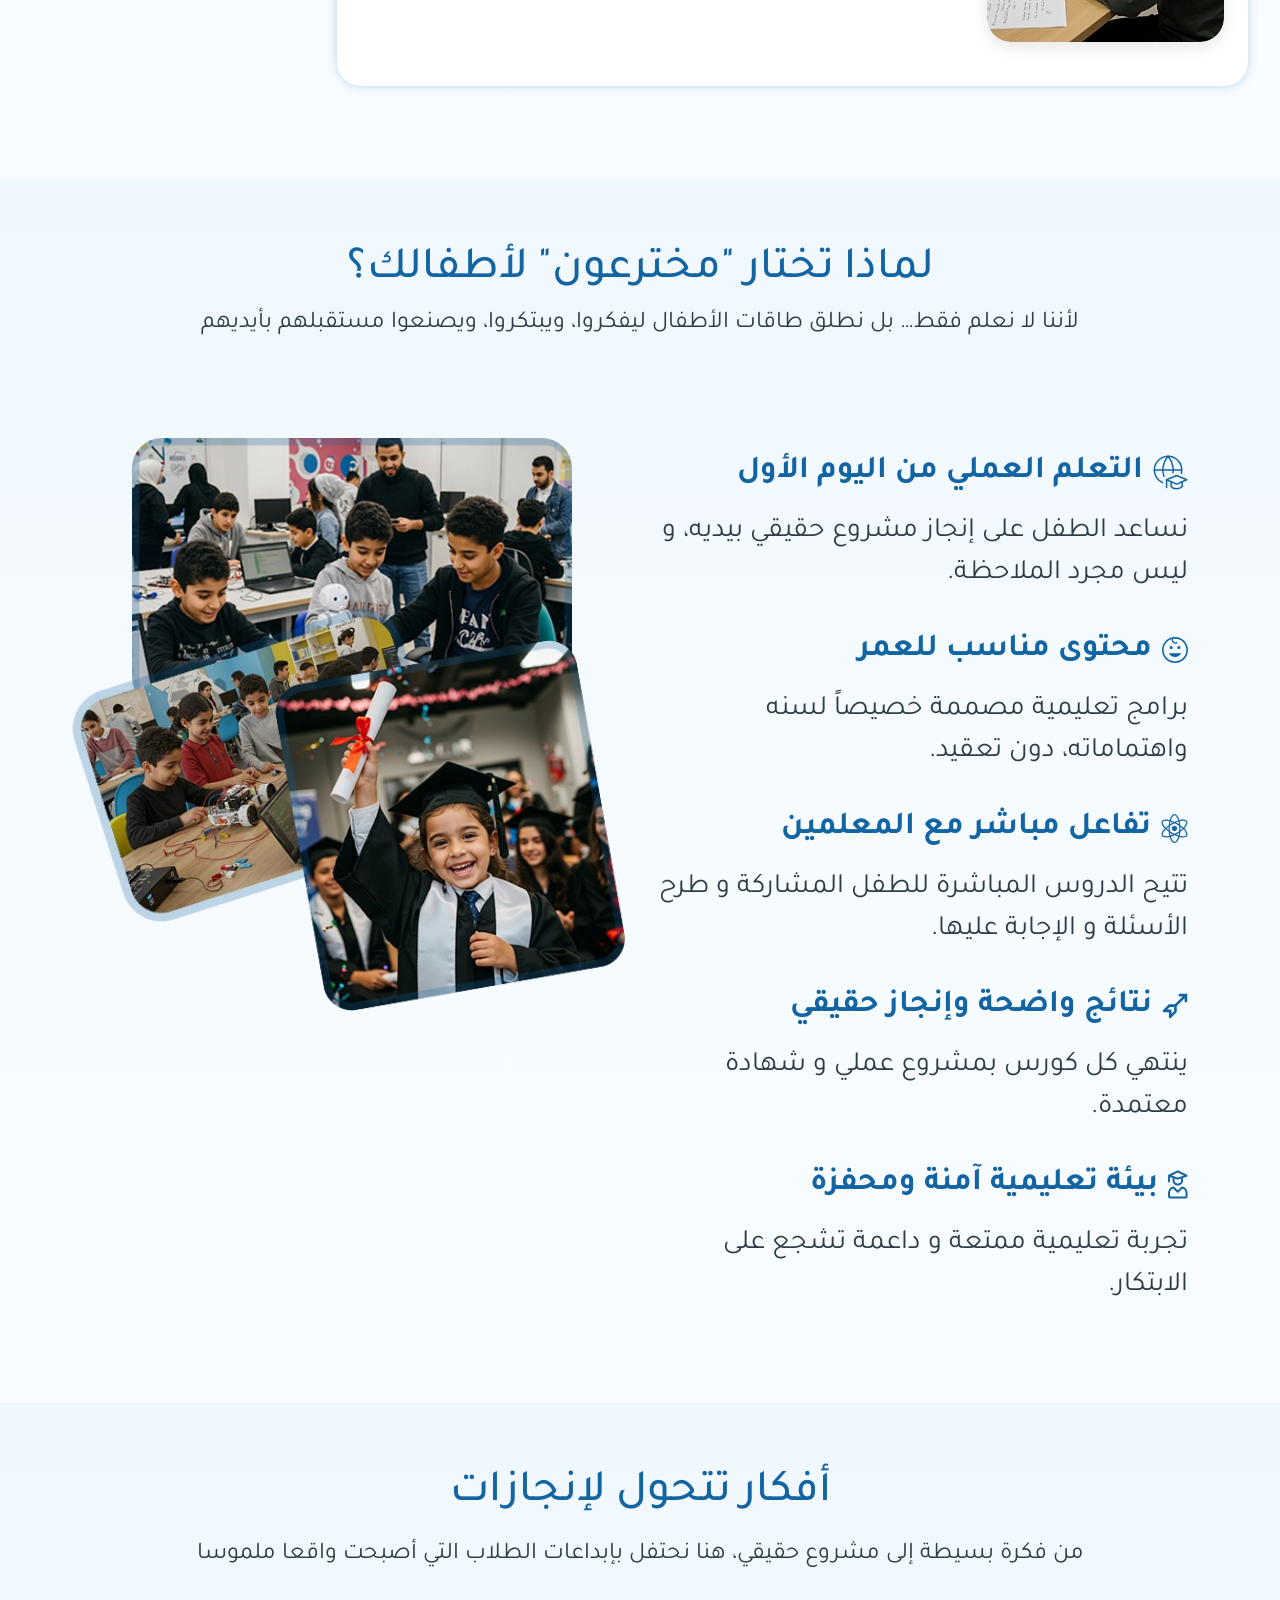
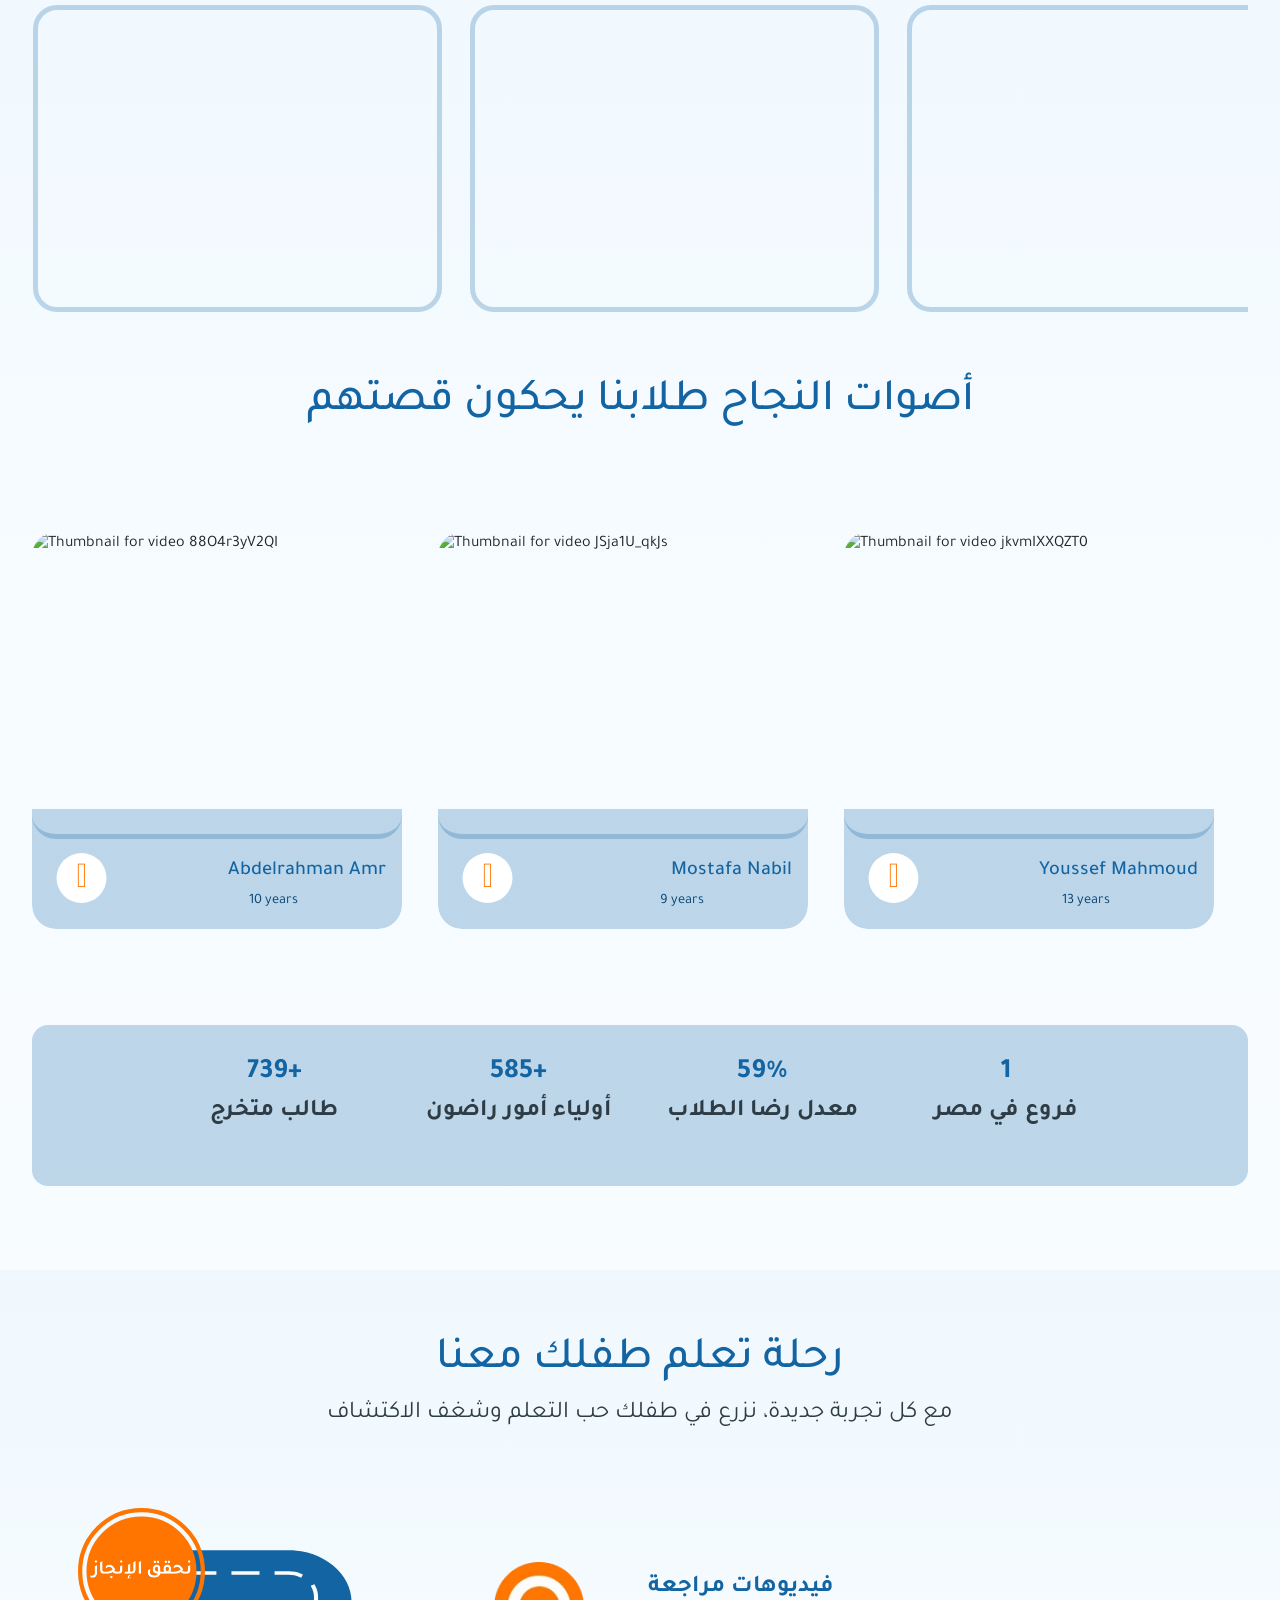
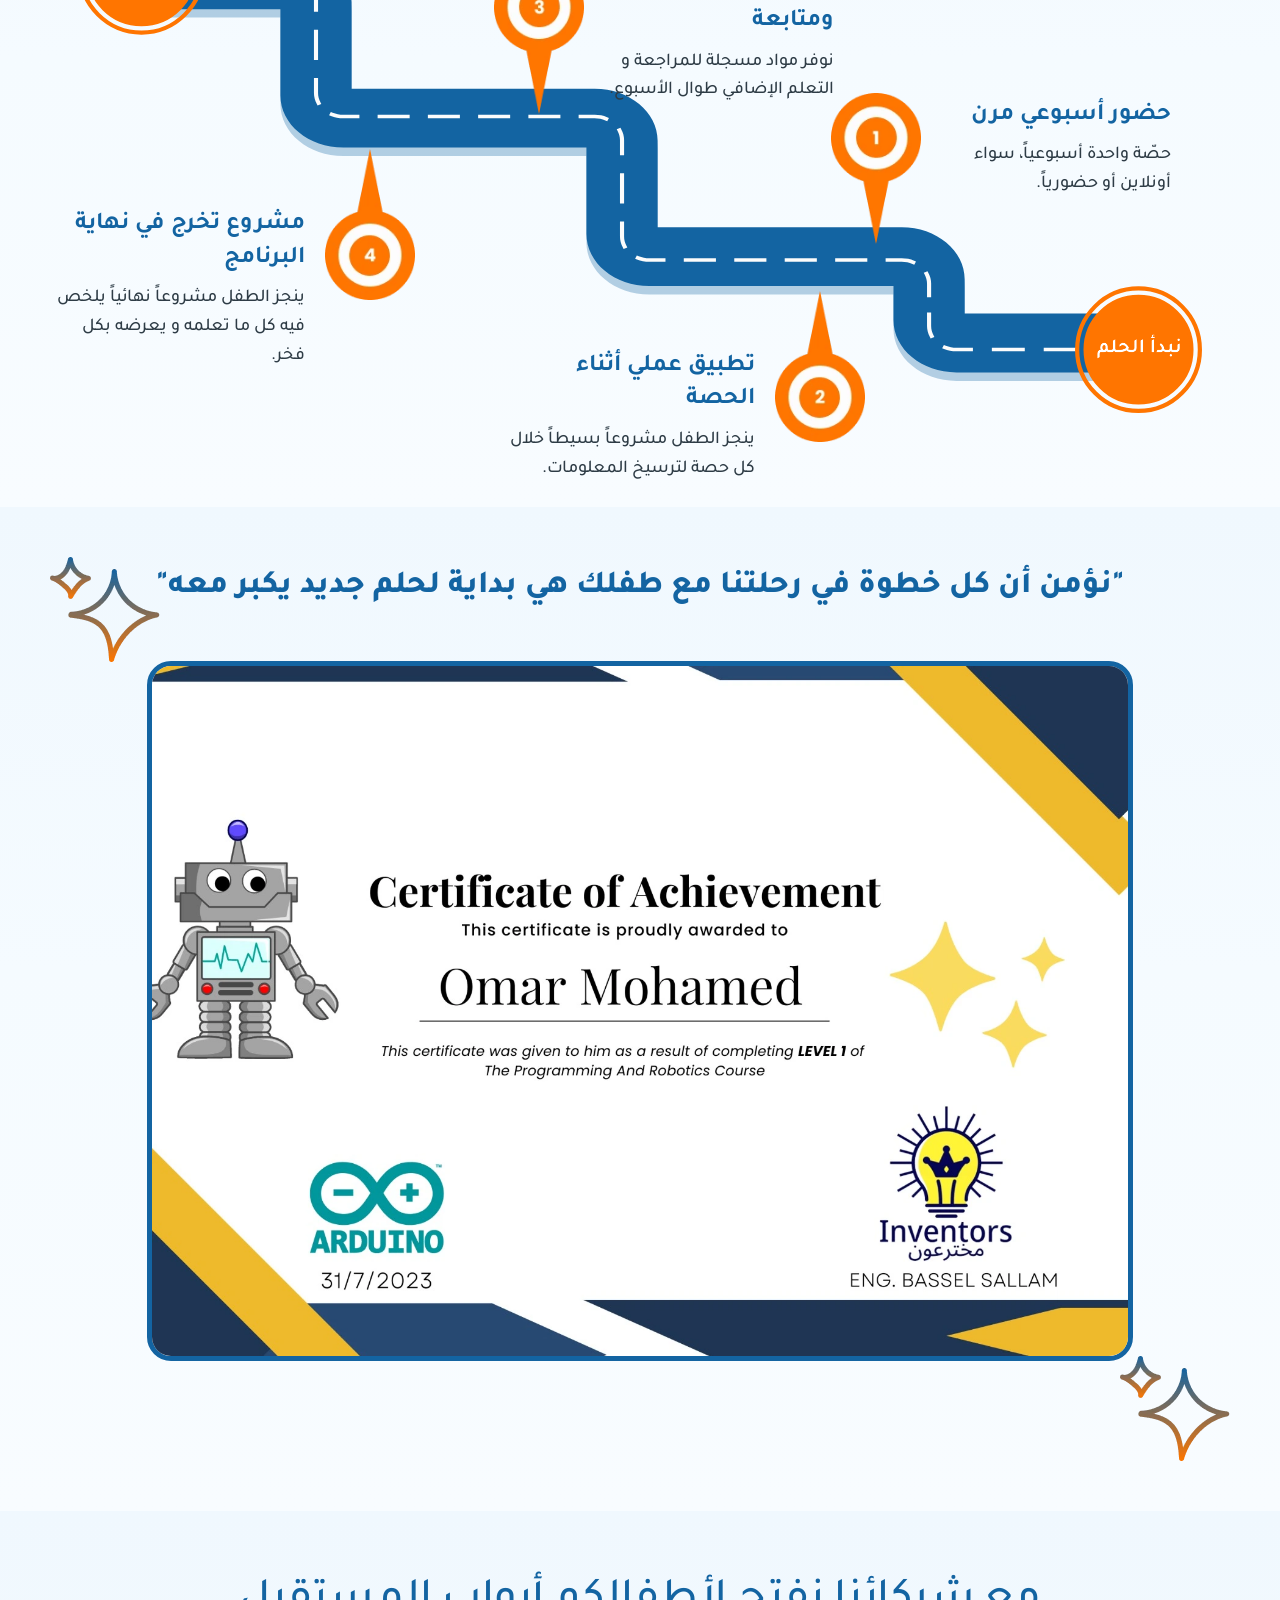
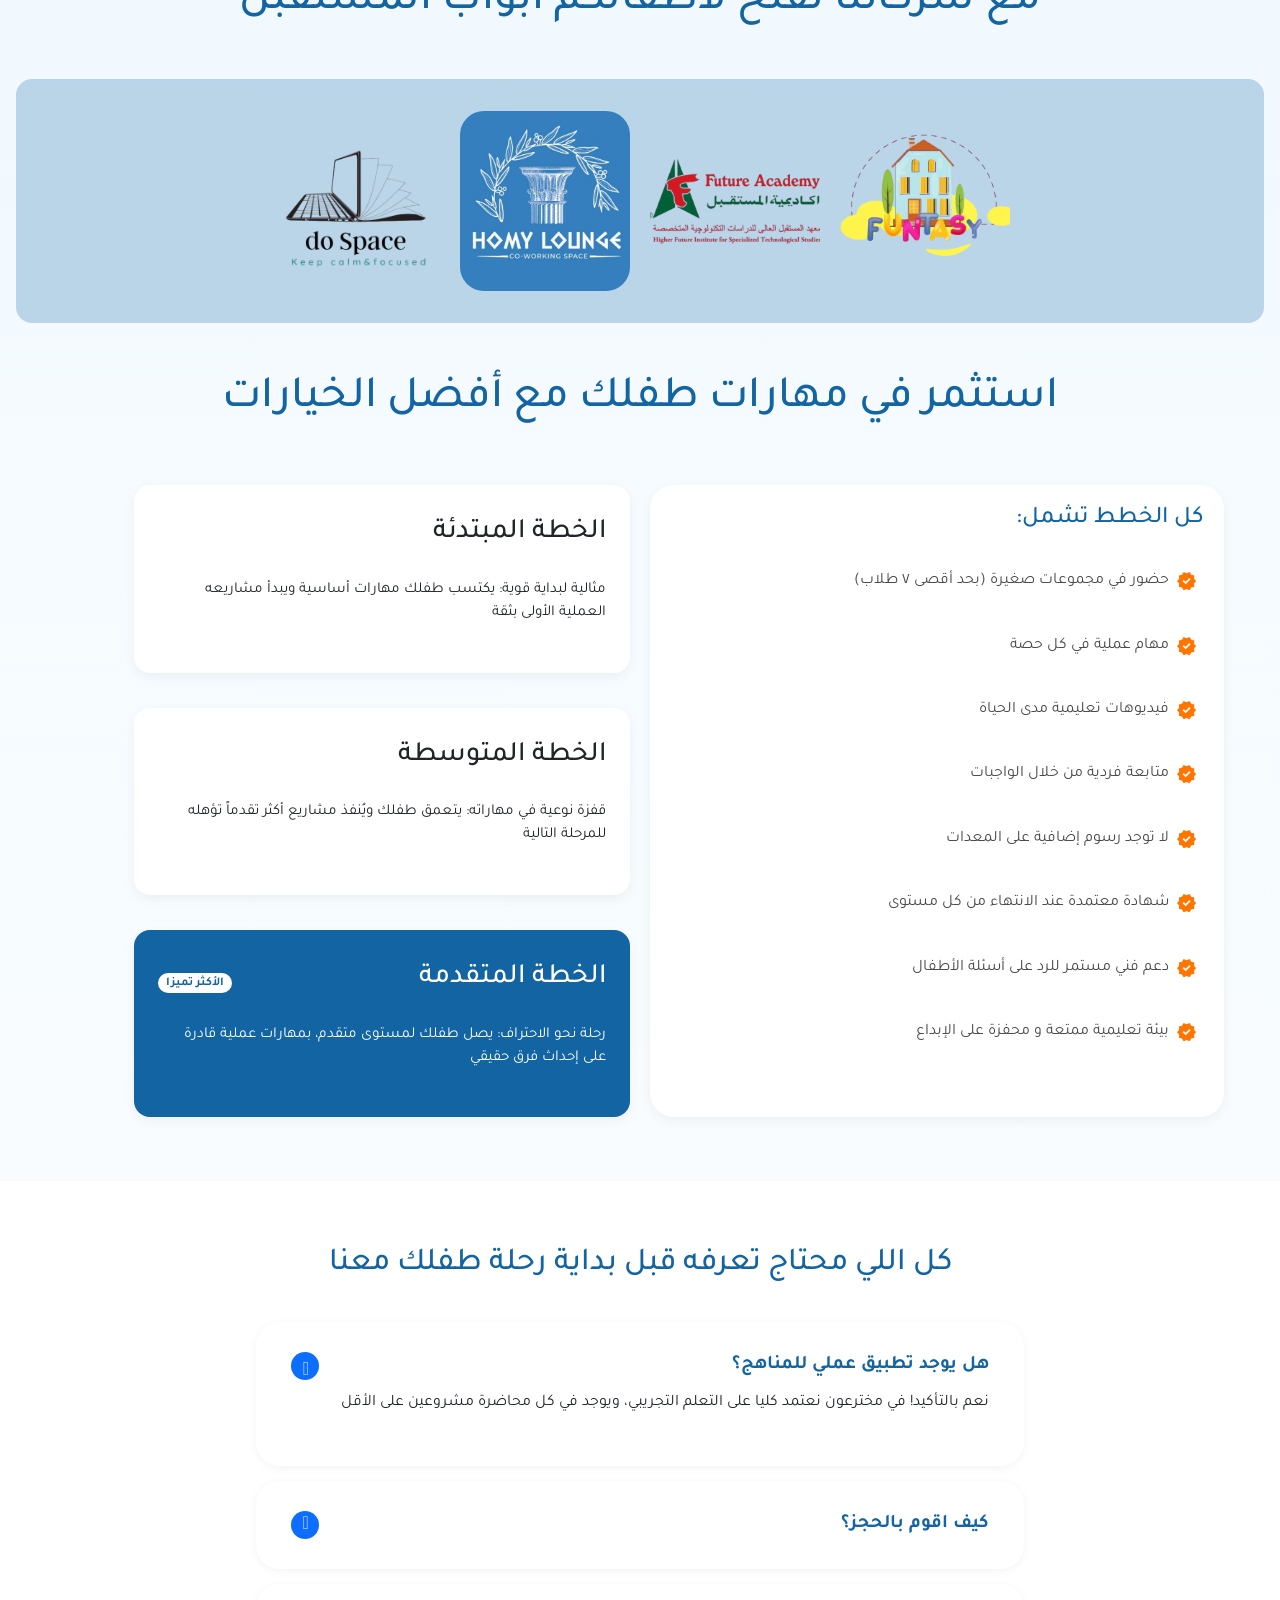
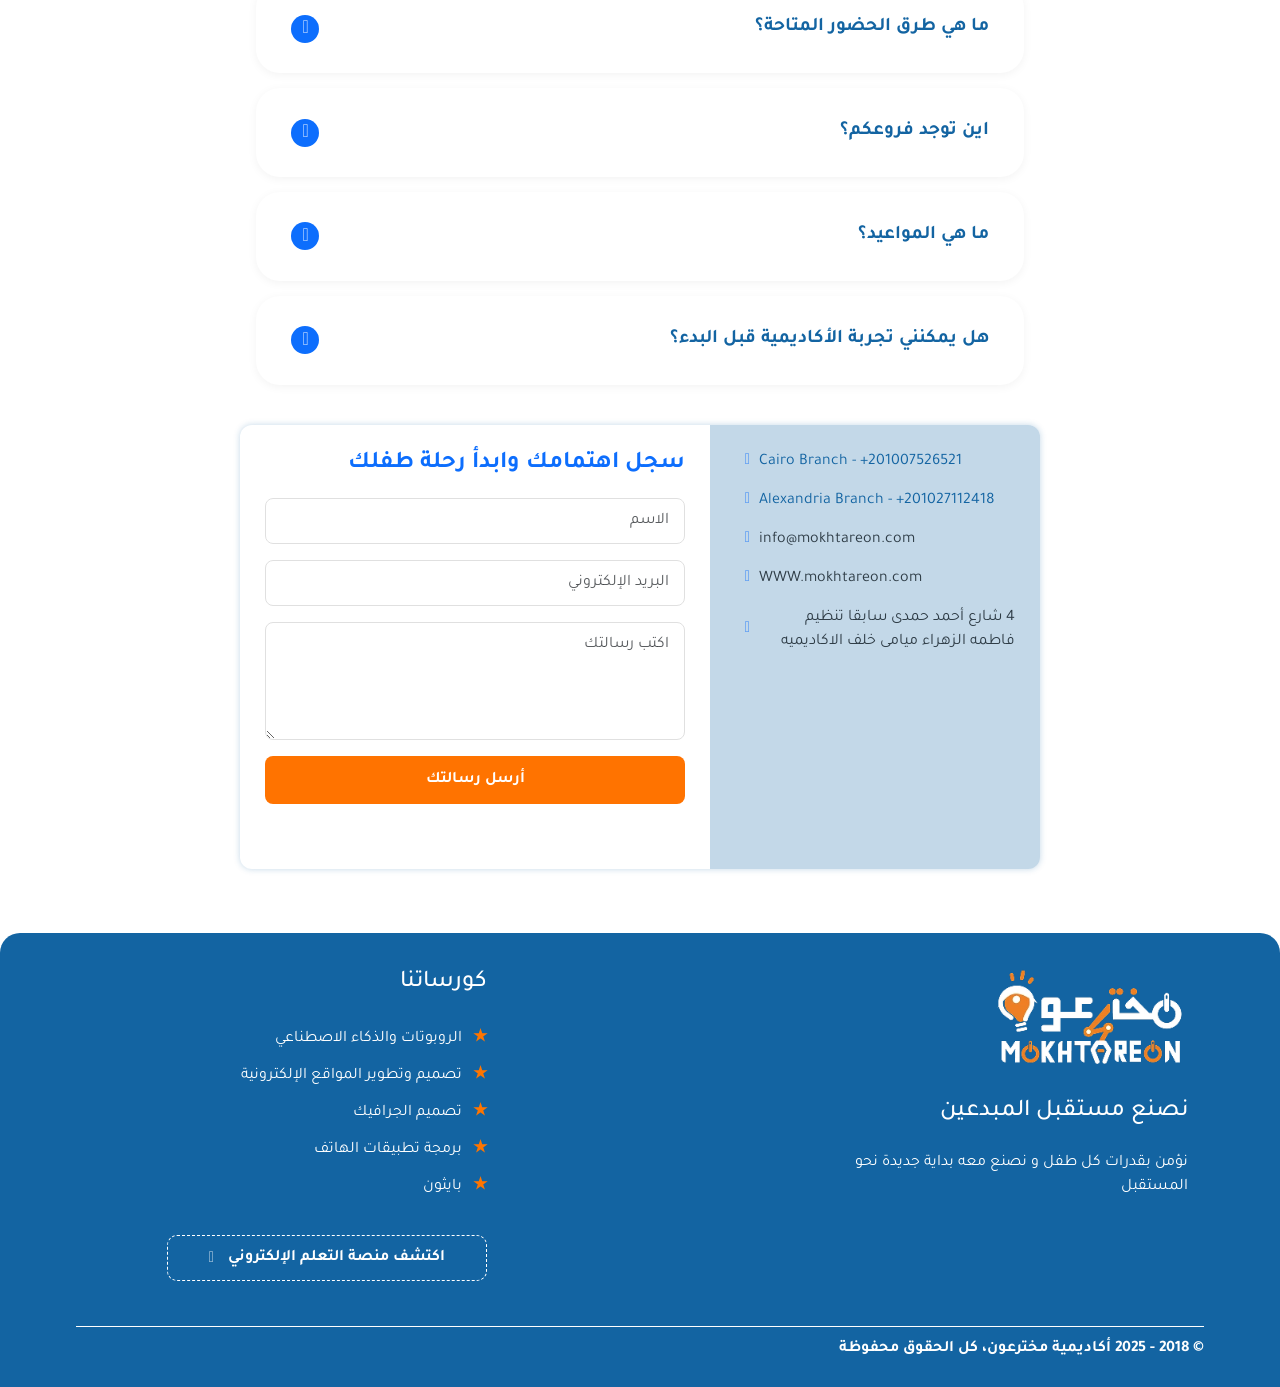
==== commit 8830bac9: "partnership" ====
--- a/index.html
+++ b/index.html
@@ -237,6 +237,7 @@
             <li><a href="#courses" data-translate="nav_courses">كورساتنا</a></li>
             <li><a href="#why" data-translate="nav_why">لماذا مخترعون</a></li>
             <li><a href="#projects" data-translate="nav_projects">إنجازاتنا</a></li>
+            <li><a href="/partnership" data-translate="nav_partnership">الشراكات</a></li>
             <li><a href="#contact" data-translate="nav_faq">الأسئلة الشائعة</a></li>
           </ul>
         </nav>    
@@ -260,6 +261,7 @@
           <li><a href="#courses" data-translate="nav_courses">كورساتنا</a></li>
           <li><a href="#why" data-translate="nav_why">لماذا مخترعون</a></li>
           <li><a href="#projects" data-translate="nav_projects">إنجازاتنا</a></li>
+          <li><a href="/partnership" data-translate="nav_partnership">الشراكات</a></li>
           <li><a href="#contact" data-translate="nav_faq">الأسئلة الشائعة</a></li>
         </ul>
         <button class="sidebar-btn"><a href="book.html" data-translate="book_now" onclick="return preserveLanguage(this)">احجز الان</a></button>
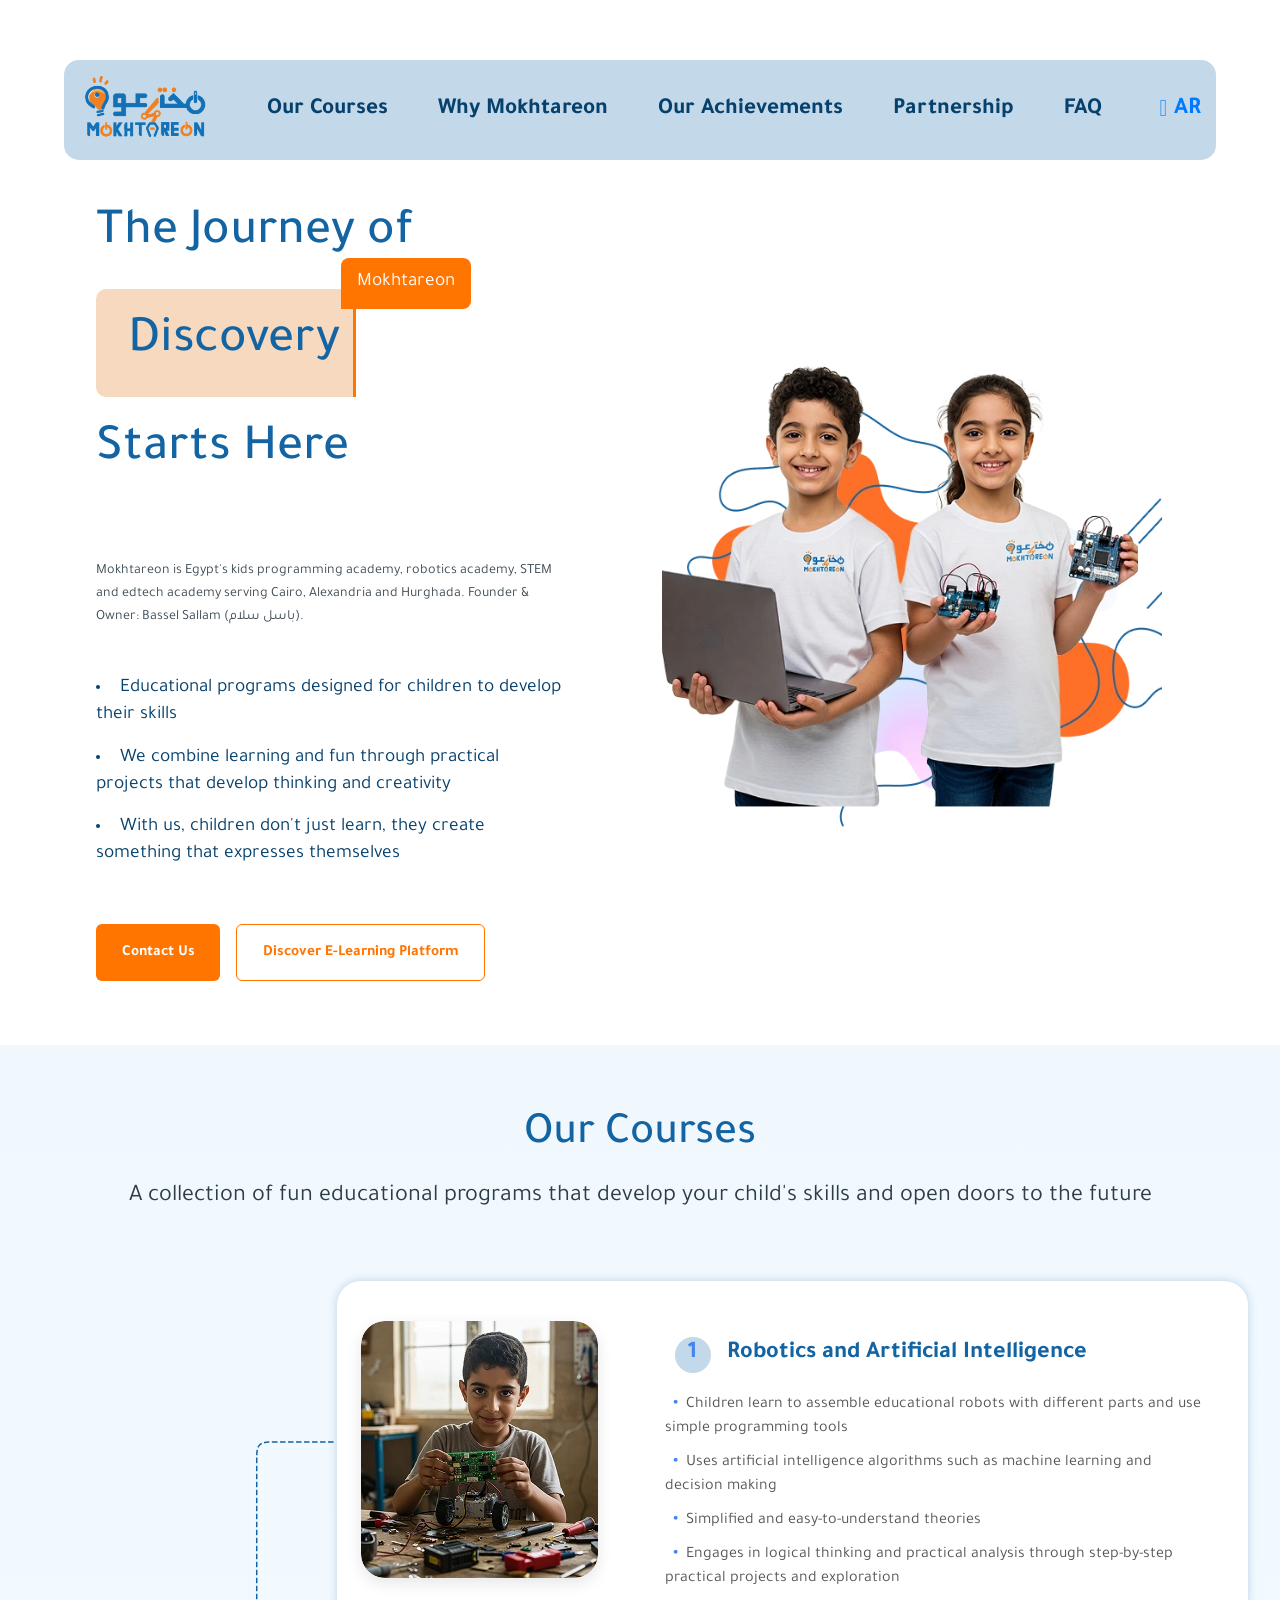
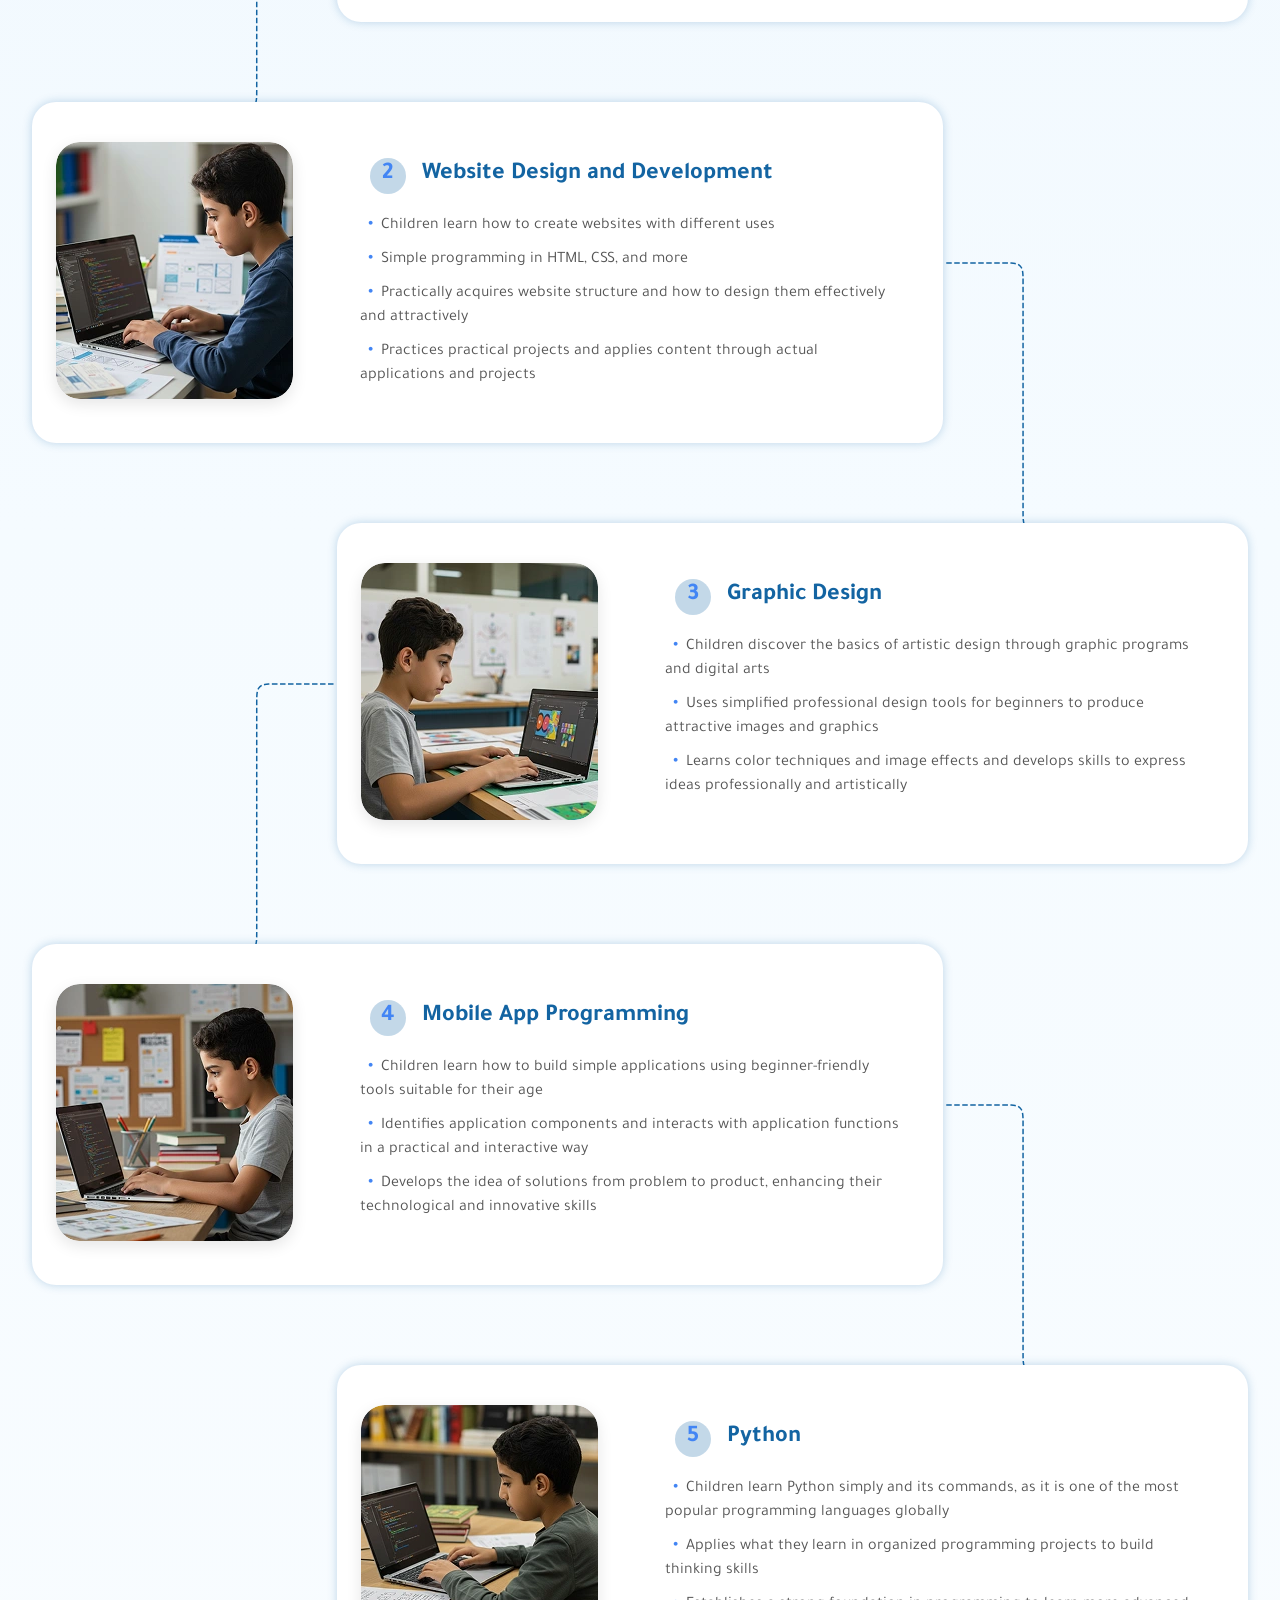
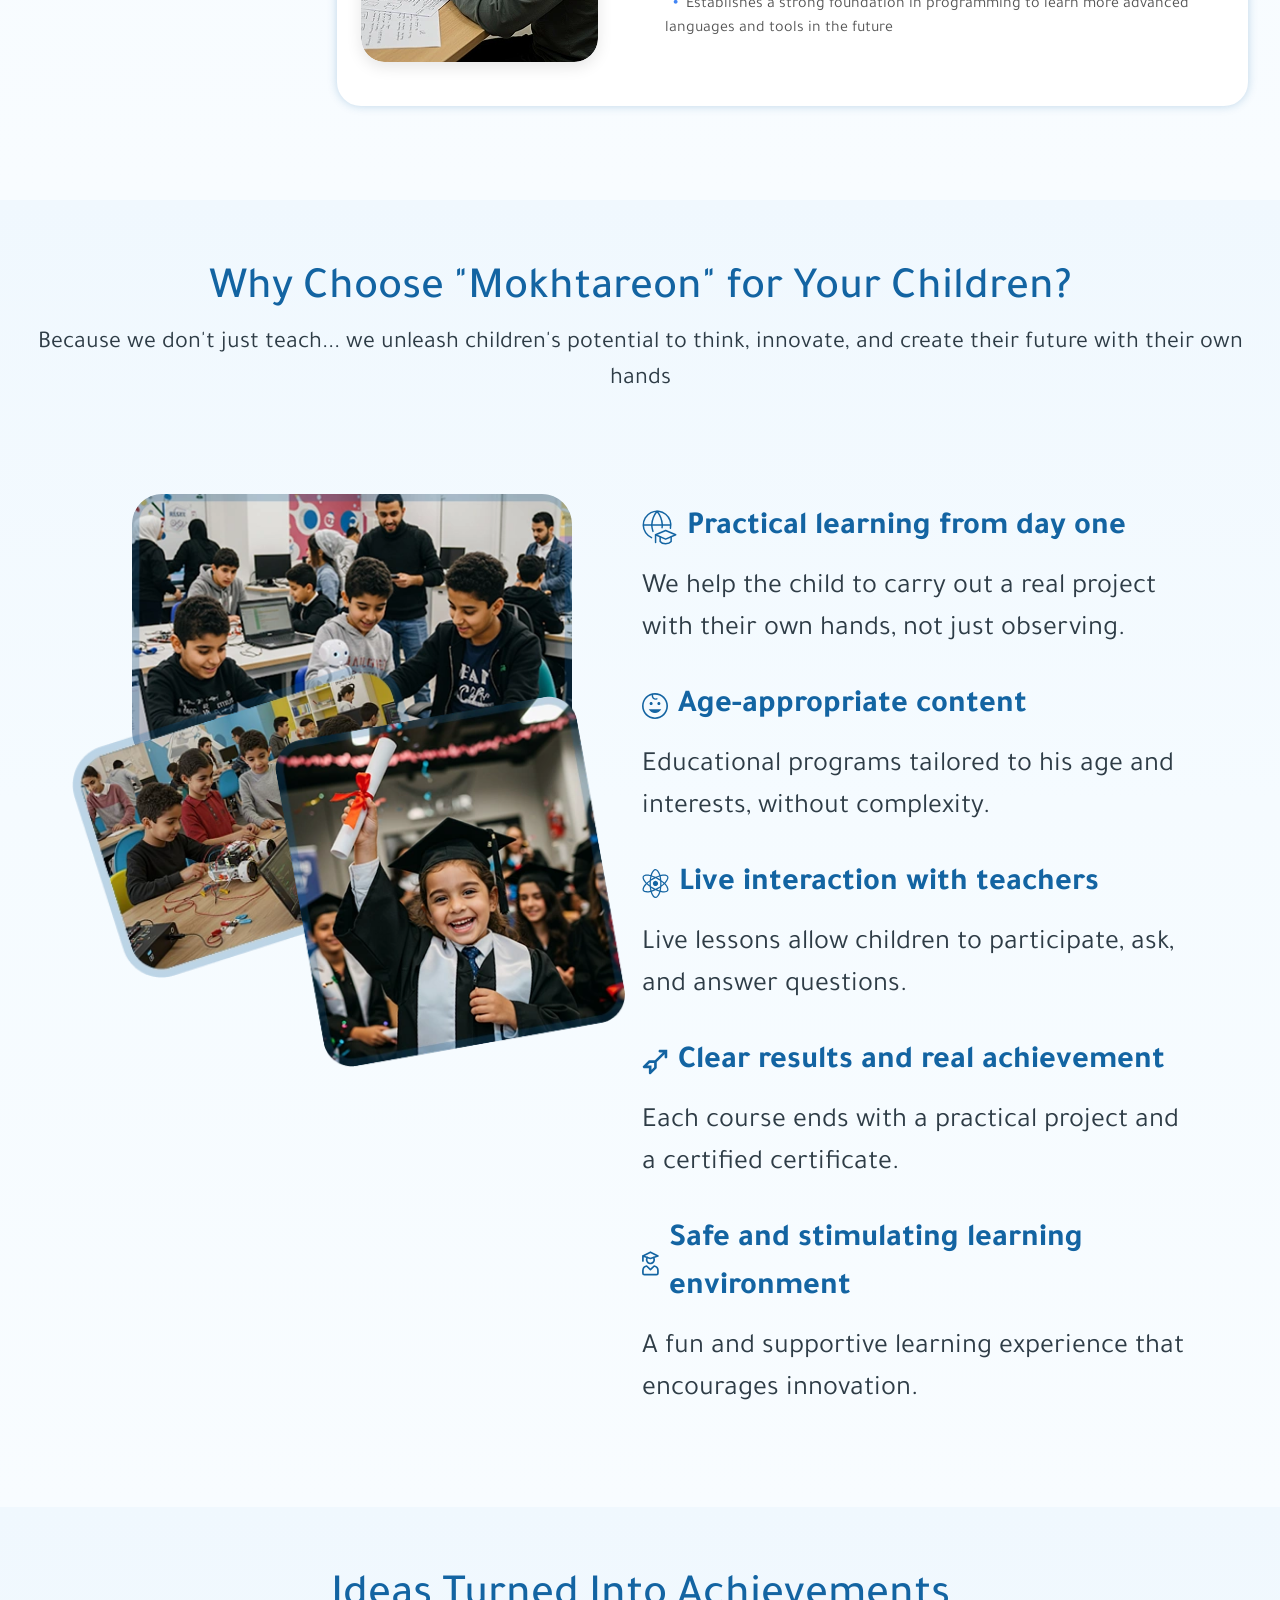
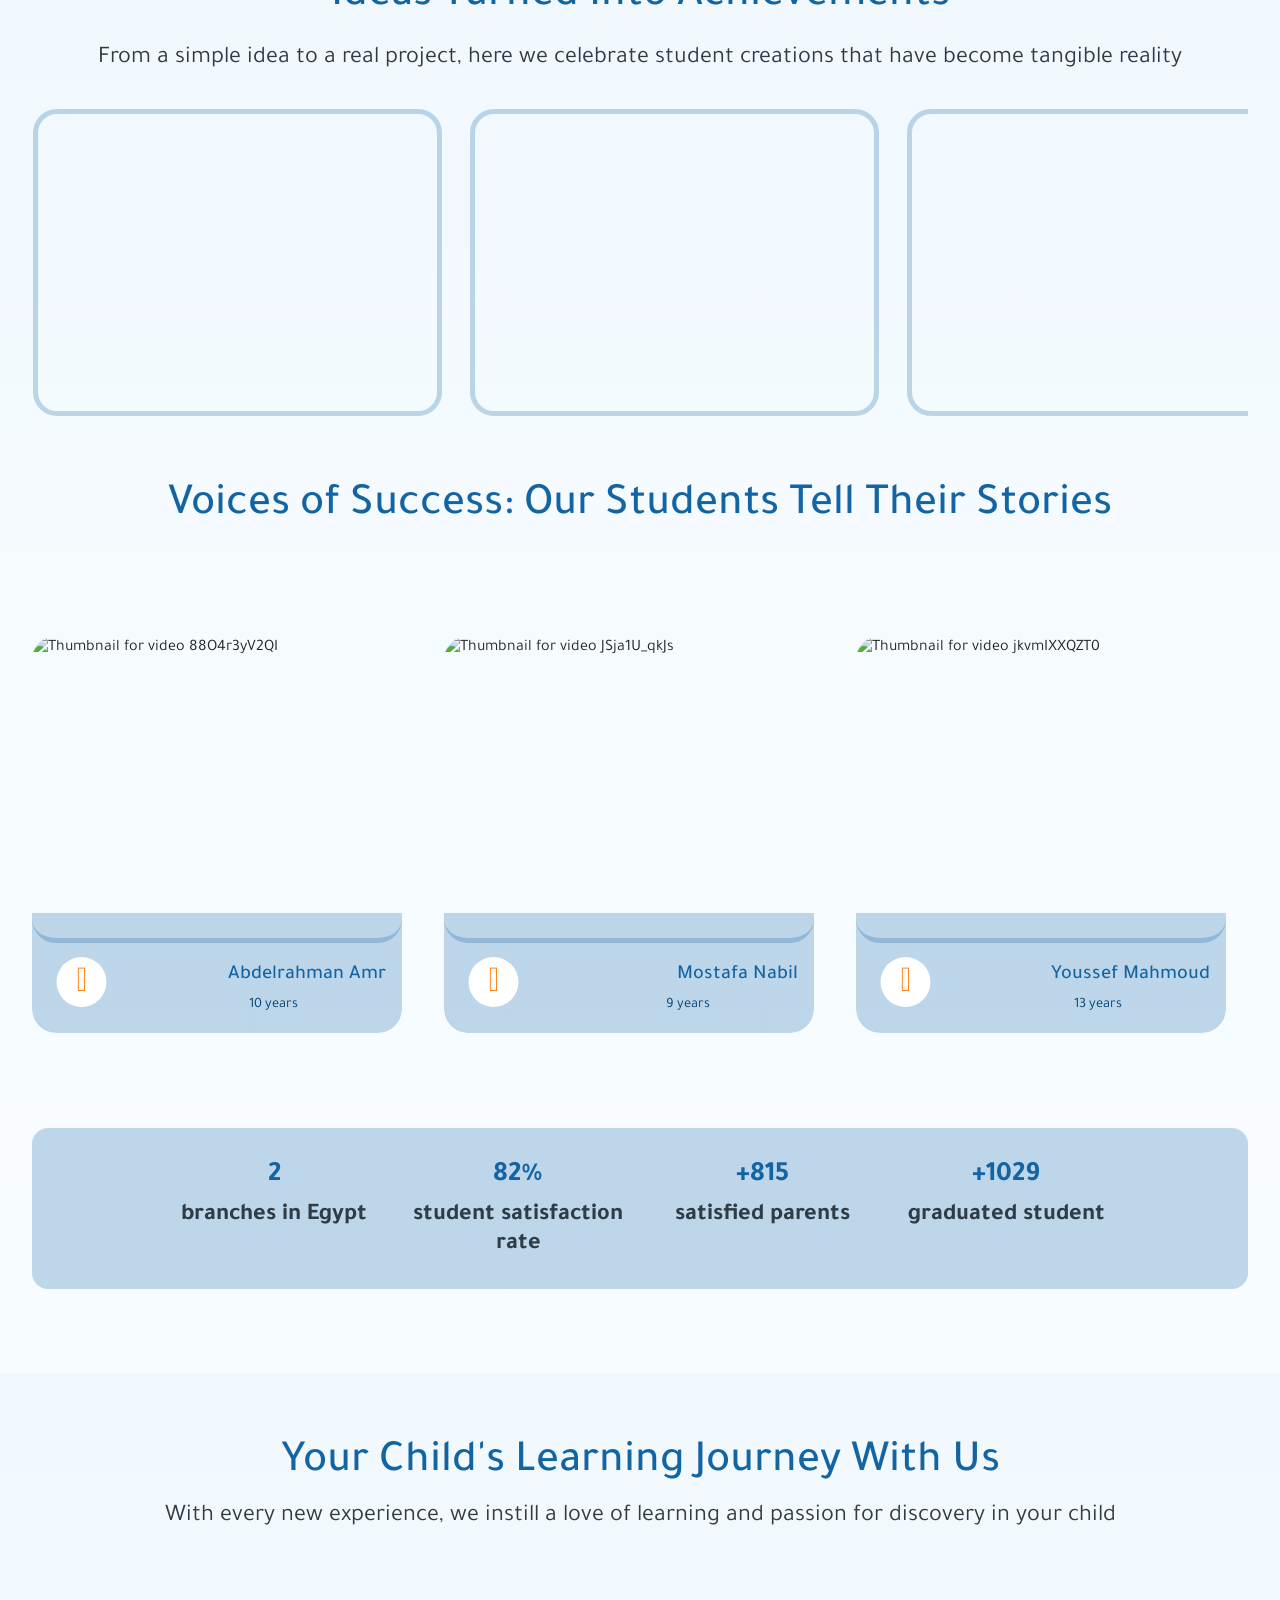
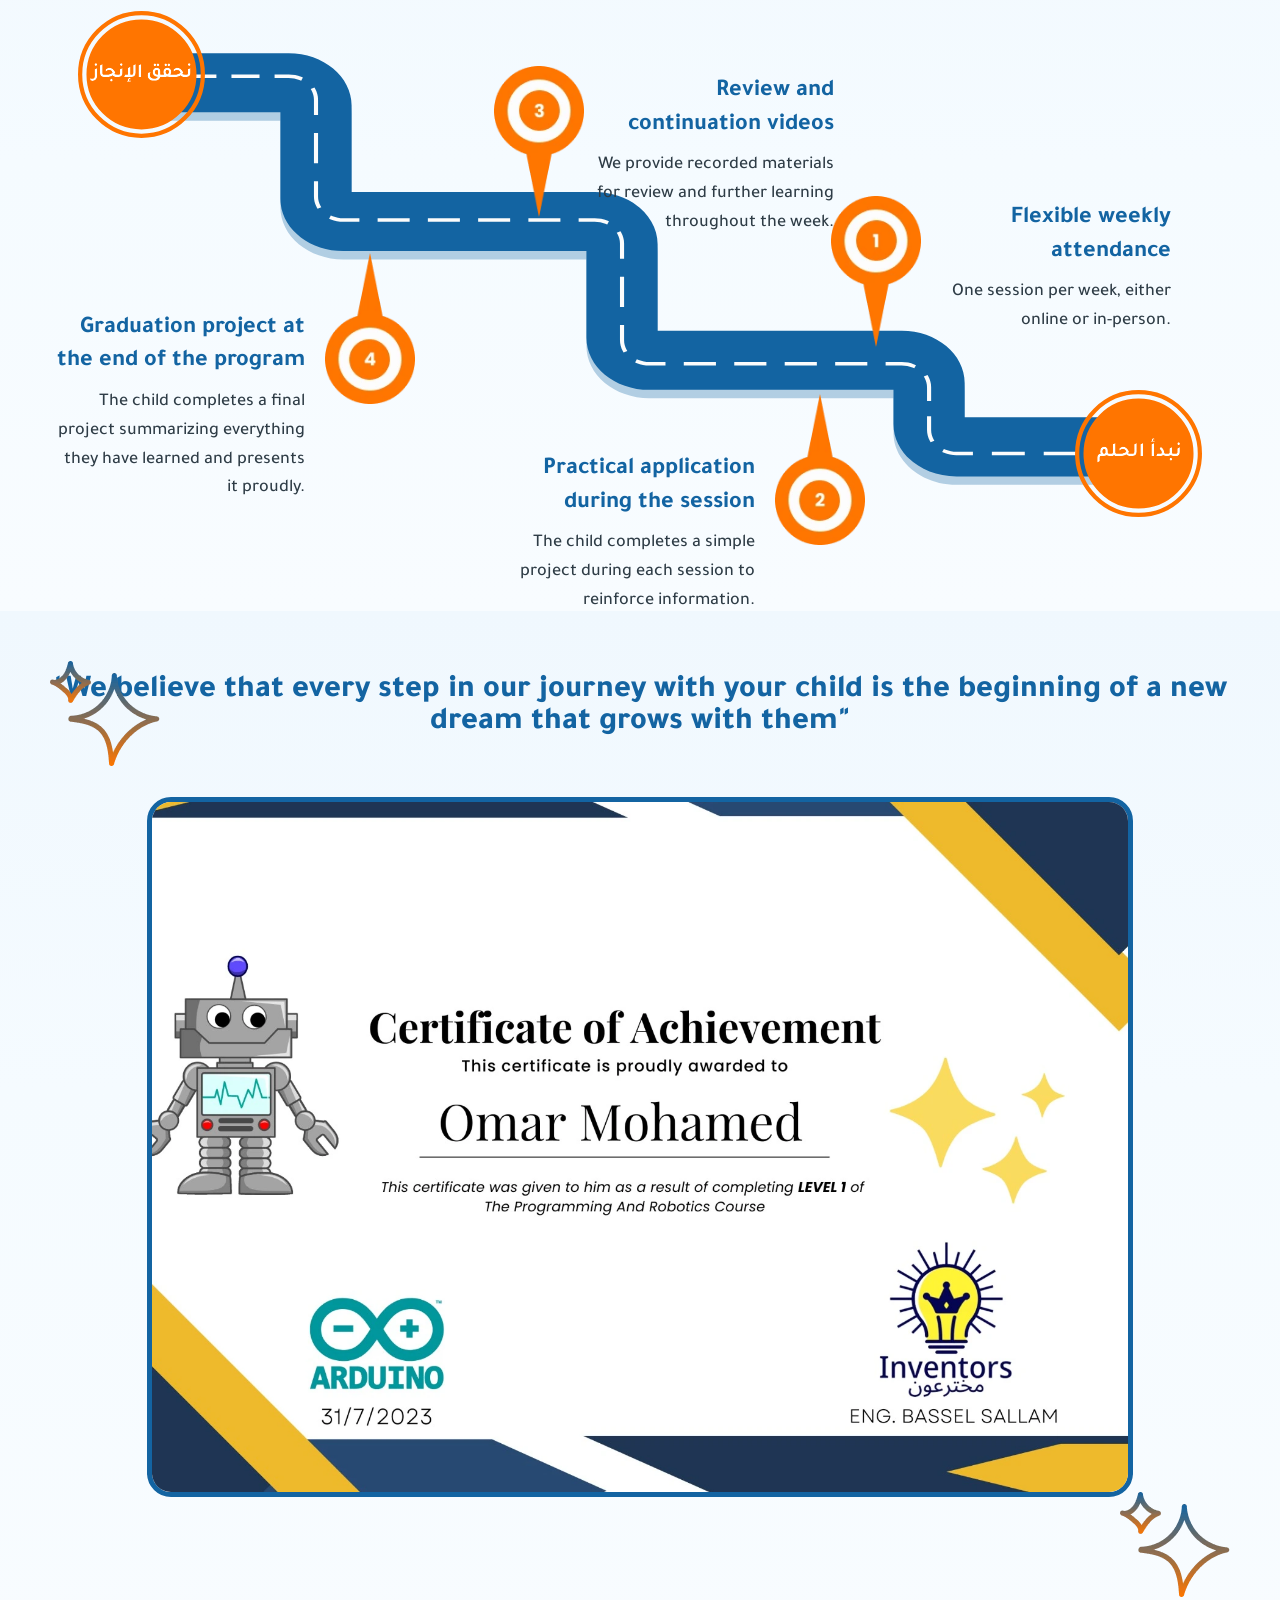
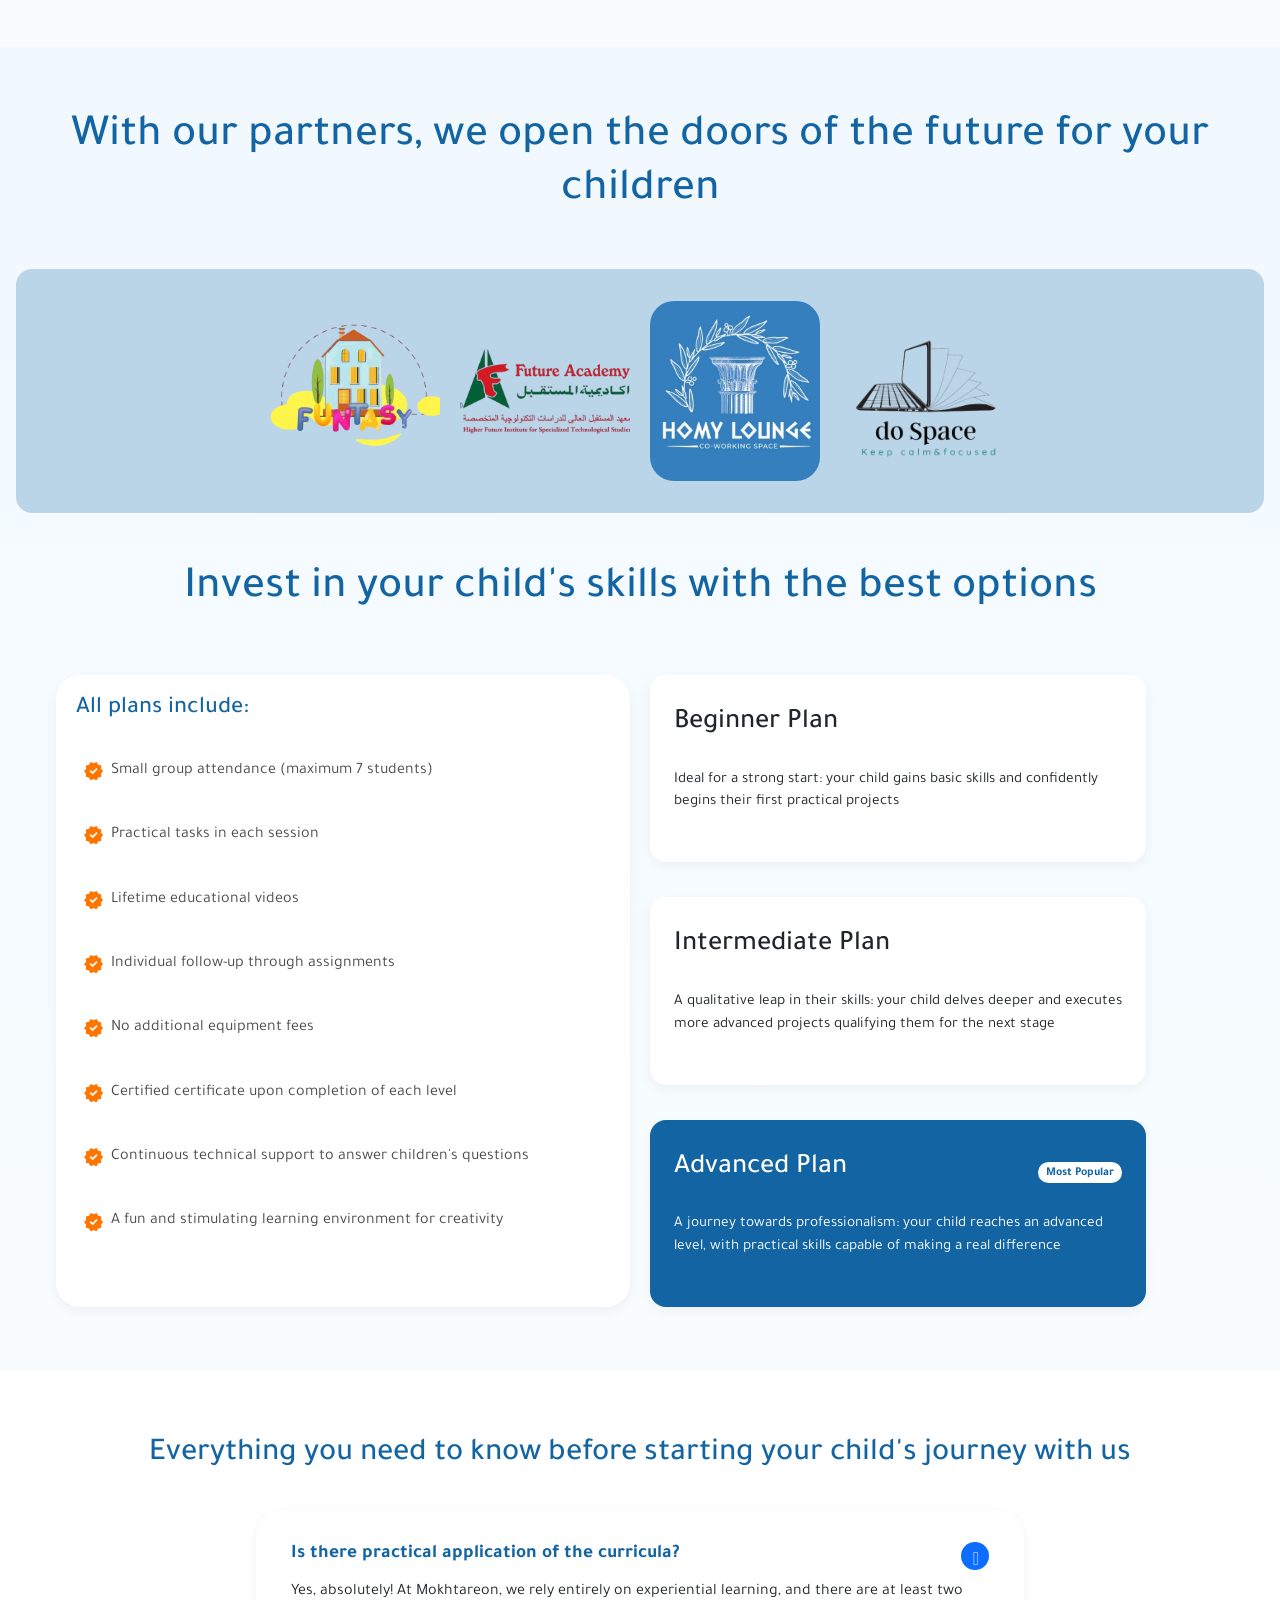
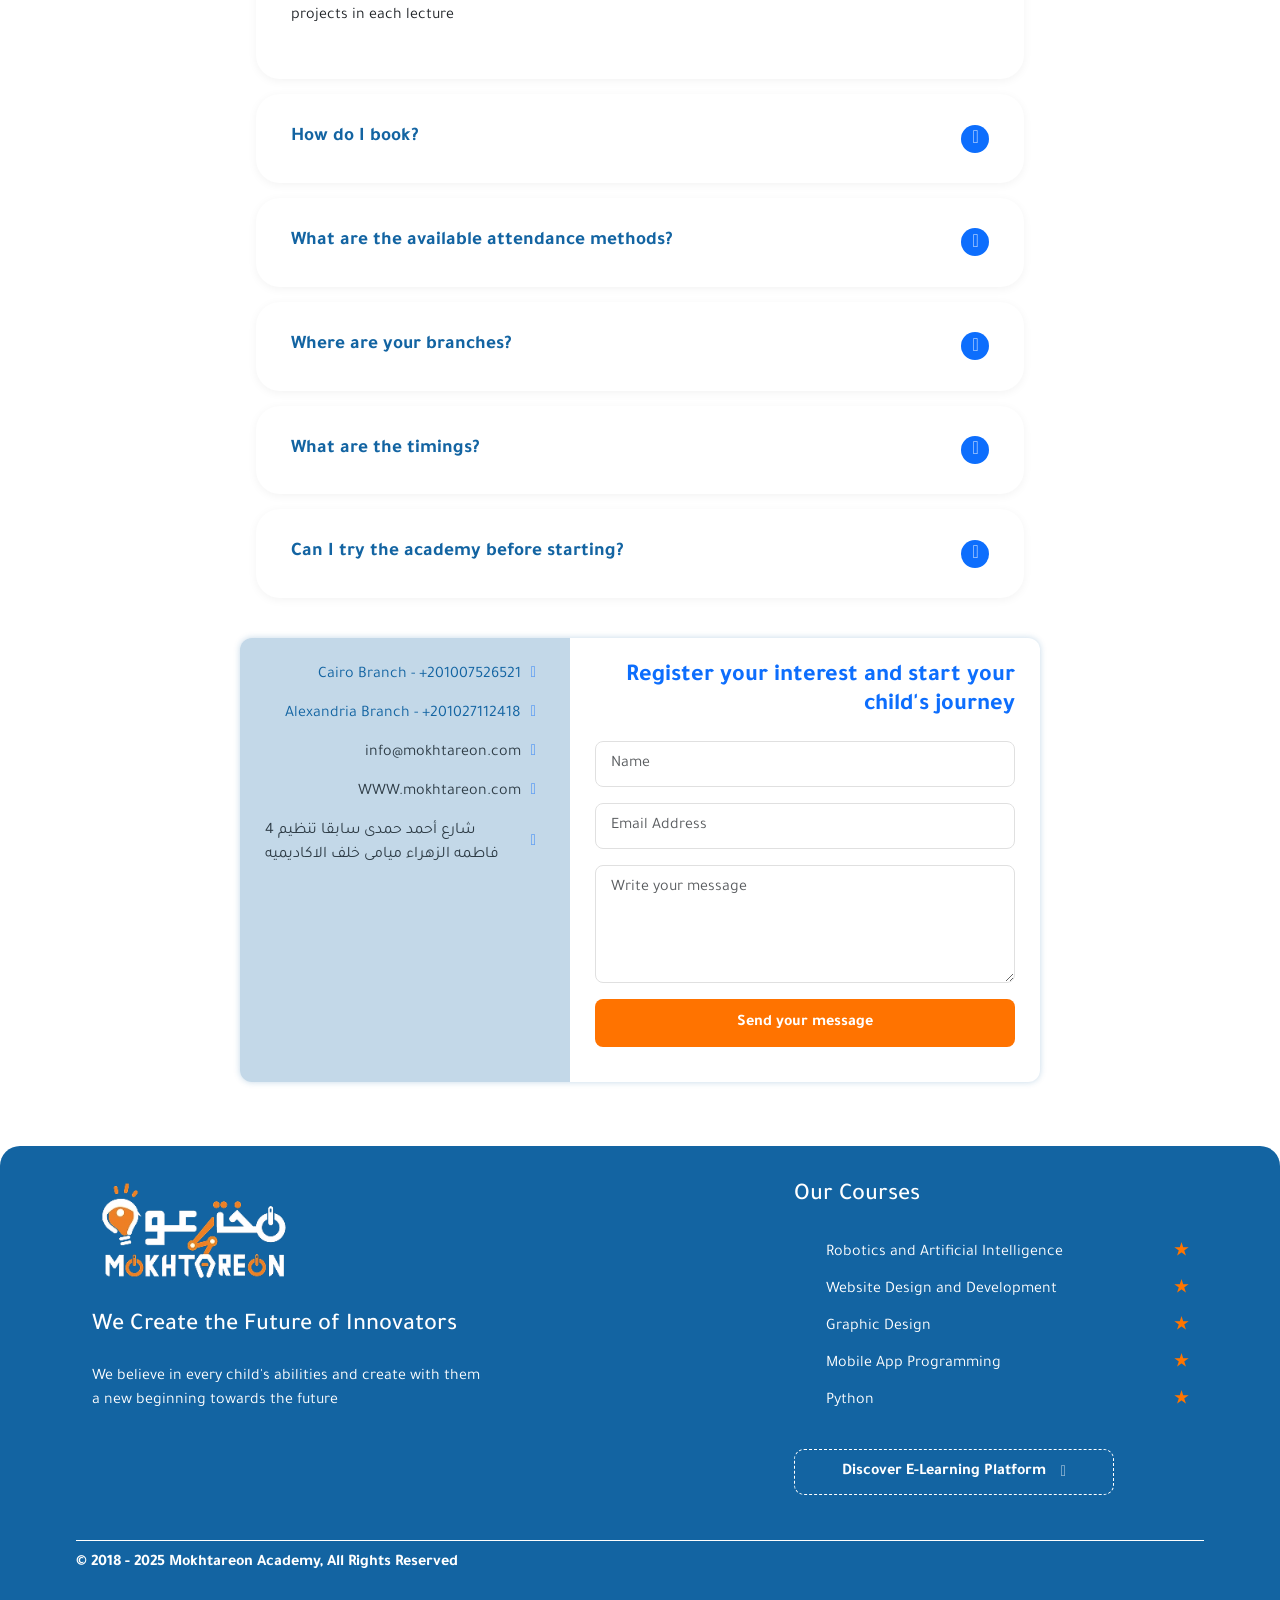
==== commit 51248d6e: "english defult" ====
--- a/index.html
+++ b/index.html
@@ -1,5 +1,5 @@
 <!DOCTYPE html>
-<html lang="ar">
+<html lang="en" dir="ltr">
   <head>
     <meta charset="UTF-8" />
     <meta name="viewport" content="width=device-width, initial-scale=1.0" />
@@ -244,7 +244,7 @@
         <div class="i_btn">
           <!-- <button><a href="book.html" data-translate="book_now" onclick="return preserveLanguage(this)">احجز الان</a></button> -->
           <div class="lang-btn d-flex align-items-center justify-content-center">
-            <i class="fa-solid fa-globe" data-language="ar" title="Change Language" style="cursor: pointer; font-size: 1.5rem; padding: 8px; color: #007bff;" onclick="translatePage(this.getAttribute('data-language') === 'ar' ? 'en' : 'ar'); this.setAttribute('data-language', this.getAttribute('data-language') === 'ar' ? 'en' : 'ar');"></i>
+            <i class="fa-solid fa-globe" data-language="en" title="Change Language" style="cursor: pointer; font-size: 1.5rem; padding: 8px; color: #007bff;" onclick="translatePage(this.getAttribute('data-language') === 'ar' ? 'en' : 'ar'); this.setAttribute('data-language', this.getAttribute('data-language') === 'ar' ? 'en' : 'ar');"></i>
             <span id="lang-indicator" style="cursor: pointer;font-size: 1.5rem; font-weight: bold; color: #007bff;"onclick="translatePage(this.getAttribute('data-language') === 'ar' ? 'en' : 'ar'); this.setAttribute('data-language', this.getAttribute('data-language') === 'ar' ? 'en' : 'ar');">AR</span>
           </div>
           
@@ -267,7 +267,6 @@
         <button class="sidebar-btn"><a href="book.html" data-translate="book_now" onclick="return preserveLanguage(this)">احجز الان</a></button>
       </aside>
       
-      <script src="translate.js"></script>
     <div class="sec1">
         <div class="right">
             <h1><span data-translate="hero_title_1">رحلة</span> <span>
@@ -1124,23 +1123,6 @@
       if (targetElement) {
         observer.observe(targetElement);
       }
-    });
-    </script>
-    <script>
-    // Add this script at the end of the body
-    document.addEventListener('DOMContentLoaded', function() {
-        // Check if language is stored in localStorage
-        const currentLang = localStorage.getItem('language') || 'ar';
-        const langButton = document.querySelector('.fa-language');
-        
-        // Set initial language
-        if (currentLang === 'en') {
-            translatePage('en');
-            langButton.setAttribute('data-language', 'en');
-        } else {
-            translatePage('ar');
-            langButton.setAttribute('data-language', 'ar');
-        }
     });
     </script>
     <script>
